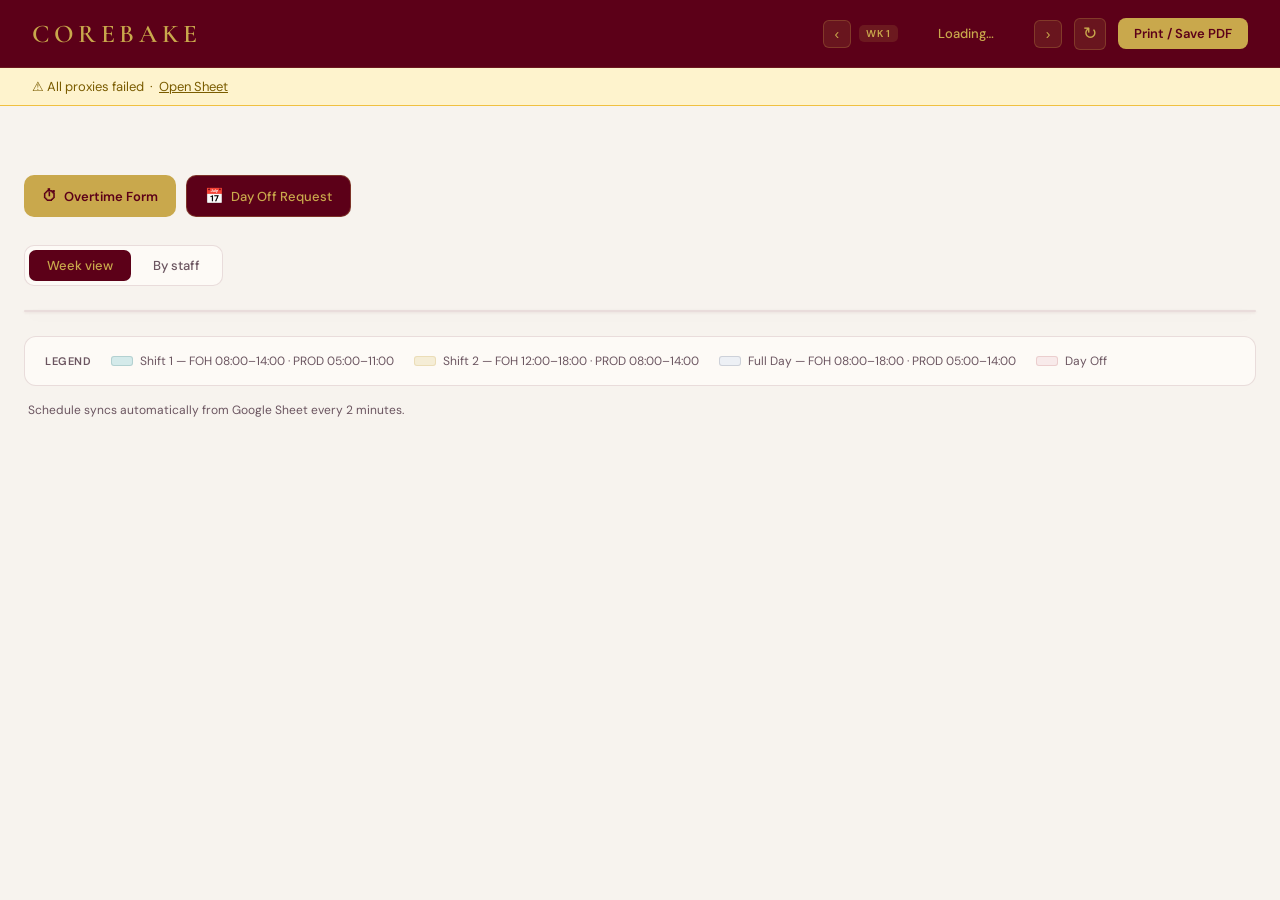
==== index.html @ 7f0a22c4 "update home page" ====
<!DOCTYPE html>
<html lang="en">

<head>
    <meta charset="UTF-8">
    <meta name="viewport" content="width=device-width, initial-scale=1.0">
    <title>Corebake — Staff Schedule</title>
    <link
        href="https://fonts.googleapis.com/css2?family=Cormorant+Garamond:wght@400;500;600&family=DM+Sans:wght@300;400;500;600&display=swap"
        rel="stylesheet">
    <style>
        :root {
            --bg: #F7F3EE;
            --warm-white: #FDFAF6;
            --brand: #5c0018;
            --brand-deep: #3d0010;
            --brand-mid: #7a0020;
            --gold: #C9A84C;
            --gold-light: #F5EDD6;
            --gold-pale: #FBF7ED;
            --gold-dark: #8B6914;
            --teal: #2D6E6E;
            --teal-light: #D4EAEA;
            --rose: #A03030;
            --rose-pale: #F8EAEA;
            --slate: #4A5568;
            --slate-light: #EDF0F5;
            --ink: #1A0A0E;
            --ink-muted: #6B5560;
            --ink-faint: #C4AEB6;
            --border: rgba(92, 0, 24, 0.12);
            --shadow: 0 1px 3px rgba(92, 0, 24, 0.08), 0 4px 16px rgba(92, 0, 24, 0.05);
        }

        * {
            margin: 0;
            padding: 0;
            box-sizing: border-box;
        }

        body {
            font-family: 'DM Sans', sans-serif;
            background: var(--bg);
            color: var(--ink);
            min-height: 100vh;
        }

        /* ─── HEADER ─── */
        header {
            background: var(--brand);
            color: var(--gold);
            padding: 0 2rem;
            display: flex;
            align-items: center;
            justify-content: space-between;
            height: 68px;
            position: sticky;
            top: 0;
            z-index: 100;
            border-bottom: 1px solid rgba(201, 168, 76, 0.15);
        }

        .logo {
            font-family: 'Cormorant Garamond', serif;
            font-size: 1.6rem;
            font-weight: 600;
            letter-spacing: 0.18em;
            text-transform: uppercase;
            color: var(--gold);
            display: flex;
            align-items: center;
            gap: 0;
        }

        .logo-icon {
            display: none;
        }

        .header-right {
            display: flex;
            align-items: center;
            gap: 12px;
        }

        .week-nav {
            display: flex;
            align-items: center;
            gap: 8px;
            font-size: 13px;
            color: rgba(201, 168, 76, 0.7);
        }

        .week-nav button {
            background: rgba(201, 168, 76, 0.12);
            border: 1px solid rgba(201, 168, 76, 0.25);
            color: var(--gold);
            border-radius: 6px;
            width: 28px;
            height: 28px;
            cursor: pointer;
            font-size: 14px;
            display: flex;
            align-items: center;
            justify-content: center;
            transition: background 0.15s;
        }

        .week-nav button:hover {
            background: rgba(201, 168, 76, 0.22);
        }

        .week-label {
            font-weight: 500;
            color: var(--gold);
            font-size: 13px;
            min-width: 120px;
            text-align: center;
        }

        .btn-print {
            background: var(--gold);
            color: var(--brand);
            border: none;
            padding: 7px 16px;
            border-radius: 8px;
            font-family: 'DM Sans', sans-serif;
            font-size: 13px;
            font-weight: 600;
            cursor: pointer;
            transition: opacity 0.15s;
        }

        .btn-print:hover {
            opacity: 0.85;
        }

        /* ─── MAIN ─── */
        main {
            max-width: 1300px;
            margin: 0 auto;
            padding: 2rem 1.5rem 4rem;
        }

        /* ─── SUMMARY CARDS ─── */
        .summary-row {
            display: grid;
            grid-template-columns: repeat(auto-fit, minmax(140px, 1fr));
            gap: 12px;
            margin-bottom: 2rem;
        }

        .summary-card {
            background: var(--warm-white);
            border: 1px solid var(--border);
            border-radius: 12px;
            padding: 1rem 1.25rem;
        }

        .summary-card .label {
            font-size: 11px;
            font-weight: 500;
            color: var(--ink-muted);
            text-transform: uppercase;
            letter-spacing: 0.06em;
            margin-bottom: 4px;
        }

        .summary-card .value {
            font-size: 26px;
            font-family: 'Cormorant Garamond', serif;
            font-weight: 600;
            color: var(--brand);
            line-height: 1;
        }

        .summary-card .sub {
            font-size: 11px;
            color: var(--ink-faint);
            margin-top: 4px;
        }

        /* ─── TABS ─── */
        .view-tabs {
            display: flex;
            gap: 4px;
            margin-bottom: 1.5rem;
            background: var(--warm-white);
            border: 1px solid var(--border);
            border-radius: 10px;
            padding: 4px;
            width: fit-content;
        }

        .tab-btn {
            background: none;
            border: none;
            padding: 7px 18px;
            border-radius: 7px;
            font-family: 'DM Sans', sans-serif;
            font-size: 13px;
            font-weight: 500;
            color: var(--ink-muted);
            cursor: pointer;
            transition: all 0.15s;
        }

        .tab-btn.active {
            background: var(--brand);
            color: var(--gold);
        }

        /* ─── SCHEDULE GRID ─── */
        .schedule-container {
            background: var(--warm-white);
            border: 1px solid var(--border);
            border-radius: 16px;
            overflow: hidden;
            box-shadow: var(--shadow);
        }

        .schedule-table {
            width: 100%;
            border-collapse: collapse;
        }

        .schedule-table thead tr {
            background: var(--brand);
            color: var(--gold);
        }

        .schedule-table thead th {
            padding: 14px 12px;
            text-align: center;
            font-size: 12px;
            font-weight: 500;
            letter-spacing: 0.03em;
        }

        .schedule-table thead th:first-child {
            text-align: left;
            padding-left: 20px;
            width: 180px;
        }

        .schedule-table thead th .day-name {
            font-family: 'Cormorant Garamond', serif;
            font-weight: 600;
            font-size: 20px;
            display: block;
            line-height: 1;
            color: var(--gold);
        }

        .schedule-table thead th .day-sub {
            font-size: 10px;
            opacity: 0.6;
            margin-top: 2px;
            display: block;
        }

        .schedule-table thead th.today-header {
            background: var(--gold);
            color: var(--brand);
        }

        .schedule-table thead th.today-header .day-name {
            color: var(--brand);
        }

        /* Section dividers */
        .section-row td {
            background: rgba(92, 0, 24, 0.04);
            padding: 8px 20px 4px;
            font-size: 10px;
            font-weight: 600;
            text-transform: uppercase;
            letter-spacing: 0.08em;
            color: var(--brand-mid);
            border-top: 1px solid var(--border);
        }

        /* Staff rows */
        .staff-row {
            border-bottom: 1px solid rgba(92, 0, 24, 0.05);
            transition: background 0.1s;
        }

        .staff-row:hover {
            background: var(--gold-pale);
        }

        .staff-cell {
            padding: 12px 20px;
            vertical-align: middle;
        }

        .staff-name {
            font-size: 14px;
            font-weight: 500;
            color: var(--ink);
        }

        .staff-role {
            font-size: 11px;
            color: var(--ink-muted);
            margin-top: 1px;
        }

        .shift-cell {
            padding: 8px 6px;
            text-align: center;
            vertical-align: middle;
        }

        /* ─── SHIFT CHIPS ─── */
        .chip {
            display: inline-flex;
            flex-direction: column;
            align-items: center;
            justify-content: center;
            border-radius: 8px;
            padding: 6px 10px;
            font-size: 11px;
            font-weight: 500;
            min-width: 80px;
            cursor: pointer;
            transition: transform 0.1s, opacity 0.1s;
            line-height: 1.3;
            user-select: none;
            position: relative;
        }

        .chip:hover {
            transform: scale(1.04);
        }

        .chip:active {
            transform: scale(0.97);
        }

        .chip.am {
            background: var(--teal-light);
            color: var(--teal);
            border: 1px solid rgba(45, 110, 110, 0.2);
        }

        .chip.pm {
            background: var(--gold-light);
            color: #8B6914;
            border: 1px solid rgba(196, 154, 60, 0.2);
        }

        .chip.full {
            background: var(--slate-light);
            color: var(--slate);
            border: 1px solid rgba(74, 85, 104, 0.2);
        }

        .chip.off {
            background: var(--rose-pale);
            color: var(--rose);
            border: 1px solid rgba(160, 48, 48, 0.15);
            font-style: italic;
        }

        .chip .chip-time {
            font-size: 9px;
            opacity: 0.7;
            margin-top: 1px;
            font-weight: 400;
        }

        /* ─── STAFF VIEW ─── */
        #view-staff {
            display: none;
        }

        .staff-cards {
            display: grid;
            grid-template-columns: repeat(auto-fill, minmax(280px, 1fr));
            gap: 16px;
        }

        .staff-card {
            background: var(--warm-white);
            border: 1px solid var(--border);
            border-radius: 16px;
            overflow: hidden;
            box-shadow: var(--shadow);
            animation: fadeUp 0.3s ease both;
        }

        @keyframes fadeUp {
            from {
                opacity: 0;
                transform: translateY(10px);
            }

            to {
                opacity: 1;
                transform: translateY(0);
            }
        }

        .staff-card-header {
            padding: 1rem 1.25rem;
            display: flex;
            align-items: center;
            gap: 12px;
            border-bottom: 1px solid var(--border);
        }

        .avatar {
            width: 42px;
            height: 42px;
            border-radius: 50%;
            display: flex;
            align-items: center;
            justify-content: center;
            font-family: 'DM Serif Display', serif;
            font-size: 16px;
            flex-shrink: 0;
        }

        .avatar.kitchen {
            background: var(--teal-light);
            color: var(--teal);
        }

        .avatar.bar {
            background: var(--gold-light);
            color: #8B6914;
        }

        .avatar.floor {
            background: var(--slate-light);
            color: var(--slate);
        }

        .staff-card-body {
            padding: 0.75rem 1.25rem 1rem;
        }

        .week-chips {
            display: flex;
            gap: 6px;
            flex-wrap: wrap;
        }

        .mini-chip {
            font-size: 10px;
            font-weight: 500;
            padding: 3px 8px;
            border-radius: 5px;
        }

        .mini-chip.am {
            background: var(--teal-light);
            color: var(--teal);
        }

        .mini-chip.pm {
            background: var(--gold-light);
            color: #8B6914;
        }

        .mini-chip.full {
            background: var(--slate-light);
            color: var(--slate);
        }

        .mini-chip.off {
            background: var(--rose-pale);
            color: var(--rose);
        }

        /* ─── MODAL ─── */
        .modal-overlay {
            display: none;
            position: fixed;
            inset: 0;
            background: rgba(26, 23, 20, 0.5);
            z-index: 200;
            align-items: center;
            justify-content: center;
        }

        .modal-overlay.open {
            display: flex;
        }

        .modal {
            background: var(--warm-white);
            border-radius: 20px;
            padding: 2rem;
            width: 340px;
            max-width: 90vw;
            box-shadow: 0 20px 60px rgba(26, 23, 20, 0.2);
            animation: popIn 0.2s ease;
        }

        @keyframes popIn {
            from {
                opacity: 0;
                transform: scale(0.94);
            }

            to {
                opacity: 1;
                transform: scale(1);
            }
        }

        .modal h3 {
            font-family: 'DM Serif Display', serif;
            font-size: 1.3rem;
            margin-bottom: 4px;
        }

        .modal .modal-sub {
            font-size: 12px;
            color: var(--ink-muted);
            margin-bottom: 1.5rem;
        }

        .shift-options {
            display: grid;
            grid-template-columns: 1fr 1fr;
            gap: 10px;
            margin-bottom: 1.5rem;
        }

        .shift-option {
            border: 2px solid var(--border);
            border-radius: 12px;
            padding: 14px 10px;
            text-align: center;
            cursor: pointer;
            transition: all 0.15s;
            font-family: 'DM Sans', sans-serif;
        }

        .shift-option:hover {
            border-color: var(--ink);
        }

        .shift-option.selected {
            border-color: var(--ink);
            background: var(--gold-pale);
        }

        .shift-option .opt-label {
            font-size: 13px;
            font-weight: 600;
            color: var(--ink);
        }

        .shift-option .opt-time {
            font-size: 10px;
            color: var(--ink-muted);
            margin-top: 2px;
        }

        .modal-actions {
            display: flex;
            gap: 8px;
            justify-content: flex-end;
        }

        .btn-cancel {
            background: none;
            border: 1px solid var(--border);
            border-radius: 8px;
            padding: 9px 18px;
            font-family: 'DM Sans', sans-serif;
            font-size: 13px;
            cursor: pointer;
            color: var(--ink-muted);
            transition: background 0.15s;
        }

        .btn-cancel:hover {
            background: var(--cream);
        }

        .btn-save {
            background: var(--ink);
            border: none;
            border-radius: 8px;
            padding: 9px 20px;
            font-family: 'DM Sans', sans-serif;
            font-size: 13px;
            font-weight: 500;
            color: var(--warm-white);
            cursor: pointer;
            transition: opacity 0.15s;
        }

        .btn-save:hover {
            opacity: 0.8;
        }

        /* ─── LEGEND ─── */
        .legend {
            display: flex;
            gap: 20px;
            flex-wrap: wrap;
            align-items: center;
            margin-top: 1.5rem;
            padding: 1rem 1.25rem;
            background: var(--warm-white);
            border: 1px solid var(--border);
            border-radius: 12px;
        }

        .legend-label {
            font-size: 11px;
            font-weight: 600;
            color: var(--ink-muted);
            text-transform: uppercase;
            letter-spacing: 0.05em;
        }

        .legend-item {
            display: flex;
            align-items: center;
            gap: 7px;
            font-size: 12px;
            color: var(--ink-muted);
        }

        .legend-dot {
            width: 22px;
            height: 10px;
            border-radius: 3px;
        }

        .note {
            margin-top: 1rem;
            font-size: 12px;
            color: var(--ink-muted);
            padding-left: 4px;
        }

        /* ─── PORTAL BUTTONS ─── */
        .portal-buttons {
            display: flex;
            gap: 10px;
            margin-bottom: 1.75rem;
            flex-wrap: wrap;
        }

        .portal-btn {
            display: inline-flex;
            align-items: center;
            gap: 7px;
            padding: 10px 18px;
            border-radius: 10px;
            font-family: 'DM Sans', sans-serif;
            font-size: 13px;
            font-weight: 500;
            text-decoration: none;
            cursor: pointer;
            border: none;
            transition: opacity 0.15s, transform 0.1s;
        }

        .portal-btn:active {
            transform: scale(0.97);
        }

        .portal-btn:hover {
            opacity: 0.85;
        }

        .portal-btn.overtime {
            background: var(--gold);
            color: var(--brand);
            font-weight: 600;
        }

        .portal-btn.dayoff {
            background: var(--brand);
            color: var(--gold);
            border: 1px solid rgba(201, 168, 76, 0.3);
        }

        .portal-btn-icon {
            font-size: 15px;
        }

        /* ─── LEGEND ─── */
        .legend {
            display: flex;
            gap: 20px;
            flex-wrap: wrap;
            align-items: center;
            margin-top: 1.5rem;
            padding: 1rem 1.25rem;
            background: var(--warm-white);
            border: 1px solid var(--border);
            border-radius: 12px;
        }

        .legend-label {
            font-size: 11px;
            font-weight: 600;
            color: var(--ink-muted);
            text-transform: uppercase;
            letter-spacing: 0.05em;
        }

        .legend-item {
            display: flex;
            align-items: center;
            gap: 7px;
            font-size: 12px;
            color: var(--ink-muted);
        }

        .legend-dot {
            width: 22px;
            height: 10px;
            border-radius: 3px;
        }

        .note {
            margin-top: 1rem;
            font-size: 12px;
            color: var(--ink-muted);
            padding-left: 4px;
        }

        /* ─── AVATAR ─── */
        .avatar.kitchen {
            background: var(--teal-light);
            color: var(--teal);
        }

        .avatar.bar {
            background: var(--gold-light);
            color: var(--gold-dark);
        }

        .avatar.floor {
            background: var(--slate-light);
            color: var(--slate);
        }

        /* ─── PRINT ─── */
        @media print {
            header {
                position: static;
                background: white;
            }

            .view-tabs,
            .btn-print,
            .modal-overlay,
            .note,
            .portal-buttons {
                display: none !important;
            }

            .chip {
                cursor: default;
            }

            body {
                background: white;
            }

            main {
                padding: 1rem;
            }

            .schedule-table thead tr {
                background: #5c0018 !important;
                -webkit-print-color-adjust: exact;
            }
        }

        /* ─── MOBILE ─── */
        @media (max-width: 768px) {
            header {
                padding: 0 1rem;
                height: 60px;
            }

            .logo {
                font-size: 1.3rem;
                letter-spacing: 0.14em;
            }

            .week-nav .week-label {
                font-size: 12px;
                min-width: 80px;
            }

            main {
                padding: 1rem 0.75rem 3rem;
            }

            /* Scrollable week table — stays visible on mobile */
            .schedule-container {
                overflow-x: auto;
                -webkit-overflow-scrolling: touch;
                border-radius: 12px;
            }

            .schedule-table {
                min-width: 560px;
            }

            .schedule-table thead th {
                padding: 10px 6px;
            }

            .schedule-table thead th:first-child {
                width: 110px;
                padding-left: 10px;
            }

            .schedule-table thead th .day-name {
                font-size: 16px;
            }

            .staff-cell {
                padding: 10px 10px;
            }

            .staff-name {
                font-size: 13px;
            }

            .staff-role {
                font-size: 10px;
            }

            .shift-cell {
                padding: 6px 4px;
            }

            .chip {
                min-width: 58px;
                font-size: 10px;
                padding: 5px 5px;
            }

            .chip .chip-time {
                display: none;
            }

            /* Scroll hint */
            .schedule-container::after {
                content: '';
                position: absolute;
                right: 0;
                top: 0;
                bottom: 0;
                width: 28px;
                background: linear-gradient(to right, transparent, rgba(249, 243, 238, 0.8));
                pointer-events: none;
                border-radius: 0 12px 12px 0;
            }

            .schedule-wrap {
                position: relative;
            }

            .summary-row {
                grid-template-columns: repeat(2, 1fr);
            }

            .summary-card .value {
                font-size: 22px;
            }

            .portal-buttons {
                gap: 8px;
            }

            .portal-btn {
                flex: 1;
                justify-content: center;
                font-size: 12px;
                padding: 10px 8px;
            }

            .view-tabs {
                width: 100%;
            }

            .tab-btn {
                flex: 1;
                text-align: center;
                padding: 7px 10px;
            }

            .btn-print {
                display: none;
            }

            /* Hide mobile card view — we use scrollable table instead */
            #mobile-schedule {
                display: none !important;
            }
        }

        @media (min-width: 769px) {
            #mobile-schedule {
                display: none;
            }
        }

        /* Mobile day cards — hidden, kept for potential future use */
        #mobile-schedule {
            display: none;
        }

        .mobile-day-group {
            margin-bottom: 1.25rem;
        }

        .mobile-day-header {
            display: flex;
            align-items: center;
            gap: 10px;
            padding: 8px 12px;
            background: var(--brand);
            color: var(--gold);
            border-radius: 10px 10px 0 0;
            font-size: 13px;
            font-weight: 500;
        }

        .mobile-day-header.today {
            background: var(--gold);
            color: var(--brand);
        }

        .mobile-day-num {
            font-family: 'Cormorant Garamond', serif;
            font-size: 1.4rem;
            line-height: 1;
            font-weight: 600;
        }

        .mobile-day-name {
            font-size: 11px;
            opacity: 0.7;
        }

        .mobile-day-body {
            background: var(--warm-white);
            border: 1px solid var(--border);
            border-top: none;
            border-radius: 0 0 10px 10px;
            overflow: hidden;
        }

        .mobile-staff-row {
            display: flex;
            align-items: center;
            justify-content: space-between;
            padding: 10px 14px;
            border-bottom: 1px solid rgba(92, 0, 24, 0.05);
            gap: 10px;
        }

        .mobile-staff-row:last-child {
            border-bottom: none;
        }

        .mobile-cat-divider {
            padding: 5px 14px 2px;
            font-size: 9px;
            font-weight: 700;
            text-transform: uppercase;
            letter-spacing: 0.08em;
            color: var(--brand-mid);
            background: rgba(92, 0, 24, 0.04);
            border-bottom: 1px solid var(--border);
        }

        .mobile-name {
            font-size: 13px;
            font-weight: 500;
            color: var(--ink);
        }

        .mobile-role {
            font-size: 10px;
            color: var(--ink-muted);
        }

        .mobile-chip {
            font-size: 11px;
            font-weight: 500;
            padding: 5px 10px;
            border-radius: 7px;
            white-space: nowrap;
            flex-shrink: 0;
        }

        .mobile-chip.am {
            background: var(--teal-light);
            color: var(--teal);
        }

        .mobile-chip.pm {
            background: var(--gold-light);
            color: var(--gold-dark);
        }

        .mobile-chip.full {
            background: var(--slate-light);
            color: var(--slate);
        }

        .mobile-chip.off {
            background: var(--rose-pale);
            color: var(--rose);
            font-style: italic;
        }
    </style>
    <style>
        /* ─── SPLASH SCREEN ─── */
        #splash {
            position: fixed;
            inset: 0;
            z-index: 9999;
            background: var(--brand);
            display: flex;
            flex-direction: column;
            align-items: center;
            justify-content: center;
            gap: 20px;
            transition: opacity 0.5s ease, visibility 0.5s ease;
        }

        #splash.hidden {
            opacity: 0;
            visibility: hidden;
            pointer-events: none;
        }

        .splash-wordmark {
            font-family: 'Cormorant Garamond', serif;
            font-size: 2.8rem;
            font-weight: 600;
            letter-spacing: 0.22em;
            color: var(--gold);
            text-transform: uppercase;
        }

        .splash-bar-track {
            width: 200px;
            height: 2px;
            background: rgba(201, 168, 76, 0.2);
            border-radius: 2px;
            overflow: hidden;
        }

        .splash-bar-fill {
            height: 100%;
            width: 0%;
            background: var(--gold);
            border-radius: 2px;
            transition: width 0.25s ease;
        }

        .splash-status {
            font-size: 12px;
            color: rgba(201, 168, 76, 0.45);
            letter-spacing: 0.06em;
            min-height: 16px;
        }

        .splash-dots {
            display: flex;
            gap: 7px;
        }

        .splash-dot {
            width: 6px;
            height: 6px;
            border-radius: 50%;
            background: rgba(201, 168, 76, 0.25);
            animation: dotpulse 1.2s ease-in-out infinite;
        }

        .splash-dot:nth-child(2) {
            animation-delay: 0.2s;
        }

        .splash-dot:nth-child(3) {
            animation-delay: 0.4s;
        }

        @keyframes dotpulse {

            0%,
            80%,
            100% {
                background: rgba(201, 168, 76, 0.25);
                transform: scale(1);
            }

            40% {
                background: var(--gold);
                transform: scale(1.5);
            }
        }

        #app-content {
            display: none;
        }

        #app-content.visible {
            display: block;
            animation: appFadeIn 0.4s ease;
        }

        @keyframes appFadeIn {
            from {
                opacity: 0;
                transform: translateY(6px);
            }

            to {
                opacity: 1;
                transform: translateY(0);
            }
        }

        #loading-bar {
            display: none;
            height: 3px;
            background: var(--gold);
            width: 100%;
            position: sticky;
            top: 68px;
            z-index: 99;
        }

        #error-banner {
            display: none;
            background: #FEF3CD;
            border-bottom: 1px solid #F0C040;
            padding: 10px 2rem;
            font-size: 13px;
            color: #7A5C00;
        }

        #last-updated {
            text-align: right;
            padding: 5px 1.5rem 0;
            font-size: 11px;
            color: var(--ink-faint);
        }

        .chip.unassigned {
            background: rgba(92, 0, 24, 0.06);
            color: var(--brand);
            border: 1px dashed rgba(92, 0, 24, 0.25);
            font-style: italic;
            opacity: 0.75;
        }

        .mini-chip.unassigned {
            background: rgba(92, 0, 24, 0.06);
            color: var(--brand);
            font-style: italic;
            border: 1px dashed rgba(92, 0, 24, 0.2);
        }

        .mobile-chip.unassigned {
            background: rgba(92, 0, 24, 0.06);
            color: var(--brand);
            font-style: italic;
        }

        /* Week badge in header */
        .week-badge {
            font-size: 10px;
            font-weight: 600;
            letter-spacing: 0.08em;
            text-transform: uppercase;
            background: rgba(201, 168, 76, 0.15);
            color: var(--gold);
            border-radius: 5px;
            padding: 2px 7px;
        }

        .btn-refresh {
            background: rgba(201, 168, 76, 0.12);
            border: 1px solid rgba(201, 168, 76, 0.25);
            color: var(--gold);
            border-radius: 6px;
            width: 32px;
            height: 32px;
            cursor: pointer;
            font-size: 17px;
            display: flex;
            align-items: center;
            justify-content: center;
            transition: background 0.15s;
        }

        .btn-refresh:hover {
            background: rgba(201, 168, 76, 0.22);
        }

        .btn-refresh.spinning {
            animation: spin 0.7s linear infinite;
        }

        @keyframes spin {
            to {
                transform: rotate(360deg);
            }
        }
    </style>
</head>

<body>

    <!-- SPLASH -->
    <div id="splash">
        <div class="splash-wordmark">Corebake</div>
        <div class="splash-bar-track">
            <div class="splash-bar-fill" id="splash-bar"></div>
        </div>
        <div class="splash-status" id="splash-status">Loading schedule…</div>
        <div class="splash-dots">
            <div class="splash-dot"></div>
            <div class="splash-dot"></div>
            <div class="splash-dot"></div>
        </div>
    </div>

    <!-- APP -->
    <div id="app-content">

        <header>
            <div class="logo">COREBAKE</div>
            <div class="header-right">
                <div class="week-nav">
                    <button onclick="changeWeek(-1)">‹</button>
                    <span class="week-badge" id="week-badge">Wk 1</span>
                    <span class="week-label" id="week-label">Loading…</span>
                    <button onclick="changeWeek(1)">›</button>
                </div>
                <button class="btn-refresh" id="refresh-btn" onclick="manualRefresh()"
                    title="Sync from Google Sheet">↻</button>
                <button class="btn-print" onclick="window.print()">Print / Save PDF</button>
            </div>
        </header>

        <div id="loading-bar"></div>
        <div id="error-banner"></div>
        <div id="last-updated"></div>

        <main>

            <!-- Summary -->
            <div class="summary-row" id="summary-row"></div>

            <!-- Portal Buttons -->
            <div class="portal-buttons">
                <a href="overtime-form.html" class="portal-btn overtime">
                    <span class="portal-btn-icon">⏱</span> Overtime Form
                </a>
                <a href="dayoff-form.html" class="portal-btn dayoff">
                    <span class="portal-btn-icon">📅</span> Day Off Request
                </a>
            </div>

            <!-- View Tabs -->
            <div class="view-tabs">
                <button class="tab-btn active" onclick="switchView('week', this)">Week view</button>
                <button class="tab-btn" onclick="switchView('staff', this)">By staff</button>
            </div>

            <!-- Week View -->
            <div id="view-week">
                <div class="schedule-wrap">
                    <div class="schedule-container">
                        <table class="schedule-table">
                            <thead>
                                <tr id="table-header"></tr>
                            </thead>
                            <tbody id="table-body"></tbody>
                        </table>
                    </div>
                </div>
                <div class="legend">
                    <span class="legend-label">Legend</span>
                    <div class="legend-item">
                        <div class="legend-dot"
                            style="background:var(--teal-light);border:1px solid rgba(45,110,110,0.2)"></div> Shift 1 —
                        FOH 08:00–14:00 · PROD 05:00–11:00
                    </div>
                    <div class="legend-item">
                        <div class="legend-dot"
                            style="background:var(--gold-light);border:1px solid rgba(196,154,60,0.2)"></div> Shift 2 —
                        FOH 12:00–18:00 · PROD 08:00–14:00
                    </div>
                    <div class="legend-item">
                        <div class="legend-dot"
                            style="background:var(--slate-light);border:1px solid rgba(74,85,104,0.2)"></div> Full Day —
                        FOH 08:00–18:00 · PROD 05:00–14:00
                    </div>
                    <div class="legend-item">
                        <div class="legend-dot"
                            style="background:var(--rose-pale);border:1px solid rgba(160,48,48,0.15)"></div> Day Off
                    </div>
                </div>
                <p class="note">Schedule syncs automatically from Google Sheet every 2 minutes.</p>
            </div>

            <!-- Mobile Schedule (shown on small screens) -->
            <div id="mobile-schedule"></div>

            <!-- Staff View -->
            <div id="view-staff">
                <div class="staff-cards" id="staff-cards"></div>
            </div>

        </main>
    </div><!-- /app-content -->

    <!-- Edit Modal -->
    <div class="modal-overlay" id="modal" onclick="closeModal(event)">
        <div class="modal">
            <h3 id="modal-title">Edit Shift</h3>
            <div class="modal-sub" id="modal-sub"></div>
            <div class="shift-options" id="shift-options"></div>
            <div class="modal-actions">
                <button class="btn-cancel" onclick="closeModal()">Cancel</button>
                <button class="btn-save" onclick="saveShift()">Save</button>
            </div>
        </div>
    </div>

    <script>
        // ─── CONFIG ───
        const SHEET_URL = 'https://docs.google.com/spreadsheets/d/e/2PACX-1vS6FdWT2Oj6_sXZTM7c4K5mnn-j_fxommGtfVx8gcoi8C3zb2nzPNktqiYTWQhqByGyV8TZSYWhgctb/pub?output=csv';
        const CACHE_KEY = 'corebake_roster_v2';
        const CACHE_TTL = 90 * 1000;
        const PROXIES = [
            u => `https://api.allorigins.win/raw?url=${encodeURIComponent(u)}`,
            u => `https://api.codetabs.com/v1/proxy?quest=${encodeURIComponent(u)}`,
            u => `https://corsproxy.io/?${encodeURIComponent(u)}`,
            u => `https://thingproxy.freeboard.io/fetch/${u}`,
        ];

        // ─── BIWEEKLY CONFIG ───
        // BASE_WEEK = start of the first scheduled week (Mon Apr 21 2026)
        // The schedule covers exactly 2 weeks: week 0 (Day1–Day6) and week 1 (Day7–Day12)
        // weekOffset is clamped to 0 or 1 — nav wraps cyclically
        const BASE_WEEK = new Date(2026, 3, 21);
        const MAX_WEEKS = 2; // biweekly

        const SHIFT_TYPES = {
            am: { label: 'Shift 1', cls: 'am' },
            pm: { label: 'Shift 2', cls: 'pm' },
            full: { label: 'Full Day', cls: 'full' },
            off: { label: 'Day Off', cls: 'off' },
            none: { label: 'Unassigned', cls: 'unassigned' },
        };
        function shiftTime(type, cat) {
            if (type === 'off' || type === 'none') return '—';
            const p = cat === 'kitchen';
            if (type === 'am') return p ? '05:00–11:00' : '08:00–14:00';
            if (type === 'pm') return p ? '08:00–14:00' : '12:00–18:00';
            if (type === 'full') return p ? '05:00–14:00' : '08:00–18:00';
            return '—';
        }

        let STAFF = [];
        let scheduleData = {};
        let weekOffset = 0;
        const CAT_LABELS = { kitchen: 'Kitchen', bar: 'Bar & Coffee', floor: 'Floor' };
        const DAY_NAMES = ['Mon', 'Tue', 'Wed', 'Thu', 'Fri', 'Sat', 'Sun'];
        const MONTHS = ['Jan', 'Feb', 'Mar', 'Apr', 'May', 'Jun', 'Jul', 'Aug', 'Sep', 'Oct', 'Nov', 'Dec'];

        // ─── SPLASH ───
        function setSplash(msg, pct) {
            const s = document.getElementById('splash-status');
            const b = document.getElementById('splash-bar');
            if (s) s.textContent = msg;
            if (b && pct !== undefined) b.style.width = pct + '%';
        }
        function hideSplash() {
            document.getElementById('splash').classList.add('hidden');
            document.getElementById('app-content').classList.add('visible');
        }

        // ─── CACHE ───
        function saveCache(csv) { try { localStorage.setItem(CACHE_KEY, JSON.stringify({ ts: Date.now(), csv })); } catch (e) { } }
        function loadCache() {
            try {
                const r = localStorage.getItem(CACHE_KEY);
                if (!r) return null;
                const { ts, csv } = JSON.parse(r);
                return Date.now() - ts < CACHE_TTL ? csv : null;
            } catch (e) { return null; }
        }

        // ─── CSV ───
        function parseCSV(text) {
            const lines = text.trim().split(/\r?\n/);
            const headers = lines[0].split(',').map(c => c.trim().replace(/^"|"$/g, ''));
            return lines.slice(1).filter(l => l.trim()).map(line => {
                const cols = []; let cur = '', inQ = false;
                for (const ch of line) {
                    if (ch === '"') inQ = !inQ;
                    else if (ch === ',' && !inQ) { cols.push(cur.trim()); cur = ''; }
                    else cur += ch;
                }
                cols.push(cur.trim());
                const obj = {};
                headers.forEach((h, i) => obj[h] = (cols[i] || '').replace(/^"|"$/g, ''));
                return obj;
            }).filter(r => (r['Name'] || r['name'] || '').trim());
        }

        // ─── RACE FETCH ───
        async function raceFetch(url) {
            return new Promise((resolve, reject) => {
                let done = false, fails = 0;
                PROXIES.forEach(fn => {
                    fetch(fn(url), { cache: 'no-store' })
                        .then(r => { if (!r.ok) throw new Error(); return r.text(); })
                        .then(t => { if (!done && t.length > 20) { done = true; resolve(t); } })
                        .catch(() => { if (++fails === PROXIES.length && !done) reject(new Error('All proxies failed')); });
                });
            });
        }

        function applyCSV(text) {
            const rows = parseCSV(text);
            if (!rows.length) throw new Error('Sheet is empty');

            STAFF = rows.map(r => ({
                name: (r['Name'] || r['name'] || '').trim(),
                role: (r['Role'] || r['role'] || '').trim(),
                cat: (r['Cat'] || r['cat'] || 'floor').toLowerCase().trim(),
            }));

            // Week 0: Day1–Day6 columns
            const sched0 = {};
            rows.forEach((row, si) => {
                sched0[si] = {};
                for (let di = 0; di < 6; di++) {
                    const val = (row[`Day${di + 1}`] || row[`day${di + 1}`] || '').toLowerCase().trim();
                    sched0[si][di] = ['am', 'pm', 'full', 'off'].includes(val) ? val : 'off';
                }
            });
            scheduleData['w0'] = sched0;

            // Week 1: Day7–Day12 columns — 'none' (Unassigned) if missing
            const sched1 = {};
            rows.forEach((row, si) => {
                sched1[si] = {};
                for (let di = 0; di < 6; di++) {
                    const val = (row[`Day${di + 7}`] || row[`day${di + 7}`] || '').toLowerCase().trim();
                    sched1[si][di] = ['am', 'pm', 'full', 'off'].includes(val) ? val : 'none';
                }
            });
            scheduleData['w1'] = sched1;
        }

        // ─── FETCH ───
        async function fetchSheet(isManual = false) {
            if (isManual) { const b = document.getElementById('refresh-btn'); if (b) b.classList.add('spinning'); hideError(); }
            const firstLoad = !document.getElementById('app-content').classList.contains('visible');
            try {
                if (firstLoad) {
                    setSplash('Checking cache…', 20);
                    const cached = loadCache();
                    if (cached) {
                        setSplash('Loading…', 65);
                        applyCSV(cached);
                        setSplash('Ready!', 100);
                        // Auto-jump to current week within the biweek
                        autoSetWeek();
                        setTimeout(() => { hideSplash(); render(); }, 180);
                        raceFetch(SHEET_URL).then(t => { saveCache(t); applyCSV(t); render(); syncTime(); }).catch(() => { });
                        return;
                    }
                    setSplash('Fetching schedule…', 35);
                }
                const text = await raceFetch(SHEET_URL);
                saveCache(text);
                applyCSV(text);
                if (firstLoad) {
                    autoSetWeek();
                    setSplash('Ready!', 100);
                    setTimeout(() => { hideSplash(); render(); syncTime(); }, 220);
                } else { render(); syncTime(); }
            } catch (e) {
                if (firstLoad) hideSplash();
                showError(e.message);
            } finally {
                const b = document.getElementById('refresh-btn'); if (b) b.classList.remove('spinning');
            }
        }

        // Auto-detect which week (0 or 1) today falls in
        function autoSetWeek() {
            const today = new Date();
            today.setHours(0, 0, 0, 0);
            const week1Start = new Date(BASE_WEEK);
            const week2Start = new Date(BASE_WEEK);
            week2Start.setDate(week2Start.getDate() + 7);
            const week1End = new Date(week2Start); week1End.setDate(week1End.getDate() - 1);
            const week2End = new Date(week2Start); week2End.setDate(week2End.getDate() + 6);

            if (today >= week2Start && today <= week2End) {
                weekOffset = 1;
            } else {
                weekOffset = 0;
            }
        }

        function manualRefresh() { fetchSheet(true); }
        function syncTime() { const e = document.getElementById('last-updated'); if (e) e.textContent = 'Synced: ' + new Date().toLocaleTimeString(); }
        function showError(m) { const e = document.getElementById('error-banner'); if (e) { e.innerHTML = '⚠ ' + m + ' &nbsp;·&nbsp; <a href="' + SHEET_URL + '" target="_blank" style="color:inherit;text-decoration:underline">Open Sheet</a>'; e.style.display = 'block'; } }
        function hideError() { const e = document.getElementById('error-banner'); if (e) e.style.display = 'none'; }

        // ─── HELPERS ───
        function weekKey(o) { return `w${o}`; }

        function getSchedule(offset) {
            const key = weekKey(offset);
            if (!scheduleData[key]) {
                // Return all-unassigned if not loaded yet
                const s = {};
                STAFF.forEach((_, si) => { s[si] = {}; for (let di = 0; di < 6; di++) s[si][di] = 'none'; });
                scheduleData[key] = s;
            }
            return scheduleData[key];
        }

        function getWeekDates(offset) {
            return Array.from({ length: 6 }, (_, i) => {
                const d = new Date(BASE_WEEK);
                d.setDate(d.getDate() + offset * 7 + i);
                return d;
            });
        }
        function formatDate(d) { return `${DAY_NAMES[d.getDay() === 0 ? 6 : d.getDay() - 1]} ${d.getDate()}`; }
        function formatWeekLabel(dates) {
            return `${MONTHS[dates[0].getMonth()]} ${dates[0].getDate()} – ${dates[5].getDate()}`;
        }

        // ─── WEEK NAV — clamp to 0 and 1 ───
        function changeWeek(dir) {
            weekOffset = (weekOffset + dir + MAX_WEEKS) % MAX_WEEKS;
            render();
        }

        // ─── RENDER ───
        function render() {
            if (!STAFF.length) return;
            const dates = getWeekDates(weekOffset);
            const sched = getSchedule(weekOffset);
            const weekNum = weekOffset + 1;

            const isUnassigned = scheduleData[`w${weekOffset}`] &&
                Object.values(scheduleData[`w${weekOffset}`]).every(d =>
                    Object.values(d).every(v => v === 'none')
                );

            // Update header
            const badge = document.getElementById('week-badge');
            if (badge) badge.textContent = `Wk ${weekNum}`;
            document.getElementById('week-label').textContent = formatWeekLabel(dates);

            // Show/hide unassigned notice
            let notice = document.getElementById('unassigned-notice');
            if (!notice) {
                notice = document.createElement('div');
                notice.id = 'unassigned-notice';
                notice.style.cssText = `background:rgba(92,0,24,0.06);border:1px dashed rgba(92,0,24,0.2);border-radius:10px;padding:12px 16px;font-size:13px;color:var(--brand);margin-bottom:1.25rem;`;
                document.getElementById('view-week').prepend(notice);
            }
            notice.style.display = isUnassigned ? 'block' : 'none';
            notice.innerHTML = `📋 <strong>Week ${weekNum} (${formatWeekLabel(dates)}) — schedule not yet assigned.</strong> The manager will update this before the week begins.`;

            renderSummary(sched, isUnassigned);
            renderTable(dates, sched);
            renderMobile(dates, sched);
            renderStaffCards(dates, sched);
        }

        function renderSummary(sched, isUnassigned) {
            if (isUnassigned) {
                document.getElementById('summary-row').innerHTML = `
      <div class="summary-card"><div class="label">Total staff</div><div class="value">${STAFF.length}</div><div class="sub">across all roles</div></div>
      <div class="summary-card" style="grid-column:span 4"><div class="label">Status</div><div class="value" style="font-size:1.1rem;padding-top:4px">Schedule not yet assigned</div><div class="sub">Check back closer to the week</div></div>`;
                return;
            }
            let total = 0, am = 0, pm = 0, full = 0, off = 0;
            STAFF.forEach((_, si) => {
                for (let di = 0; di < 6; di++) {
                    const t = sched[si] ? sched[si][di] : 'none';
                    if (t === 'off') off++;
                    else if (t === 'none') { /* skip */ }
                    else { total++; if (t === 'am') am++; else if (t === 'pm') pm++; else if (t === 'full') full++; }
                }
            });
            document.getElementById('summary-row').innerHTML = `
    <div class="summary-card"><div class="label">Total staff</div><div class="value">${STAFF.length}</div><div class="sub">across all roles</div></div>
    <div class="summary-card"><div class="label">Shifts this week</div><div class="value">${total}</div><div class="sub">${off} days off</div></div>
    <div class="summary-card"><div class="label">Shift 1 (AM)</div><div class="value">${am}</div><div class="sub">PROD 05:00 · FOH 08:00</div></div>
    <div class="summary-card"><div class="label">Shift 2 (PM)</div><div class="value">${pm}</div><div class="sub">PROD 08:00 · FOH 12:00</div></div>
    <div class="summary-card"><div class="label">Full Day</div><div class="value">${full}</div><div class="sub">PROD 05:00 · FOH 08:00</div></div>`;
        }

        function renderTable(dates, sched) {
            const today = new Date();
            let hHtml = `<th>Staff member</th>`;
            dates.forEach(d => {
                const isToday = d.toDateString() === today.toDateString();
                hHtml += `<th class="${isToday ? 'today-header' : ''}"><span class="day-name">${d.getDate()}</span><span class="day-sub">${DAY_NAMES[d.getDay() === 0 ? 6 : d.getDay() - 1]}</span></th>`;
            });
            document.getElementById('table-header').innerHTML = hHtml;

            let bHtml = ''; let lastCat = null;
            STAFF.forEach((s, si) => {
                if (s.cat !== lastCat) { bHtml += `<tr class="section-row"><td colspan="7">${CAT_LABELS[s.cat] || s.cat}</td></tr>`; lastCat = s.cat; }
                bHtml += `<tr class="staff-row"><td class="staff-cell"><div class="staff-name">${s.name}</div><div class="staff-role">${s.role}</div></td>`;
                for (let di = 0; di < 6; di++) {
                    const type = (sched[si] && sched[si][di]) || 'none';
                    const sh = SHIFT_TYPES[type] || SHIFT_TYPES.none;
                    const time = type !== 'none' && type !== 'off' ? `<span class="chip-time">${shiftTime(type, s.cat)}</span>` : '';
                    bHtml += `<td class="shift-cell"><div class="chip ${sh.cls}">${sh.label}${time}</div></td>`;
                }
                bHtml += `</tr>`;
            });
            document.getElementById('table-body').innerHTML = bHtml;
        }

        function renderMobile(dates, sched) {
            const today = new Date();
            const CAT_ORDER = ['kitchen', 'floor', 'bar'];
            let html = '';
            dates.forEach((d, di) => {
                const isToday = d.toDateString() === today.toDateString();
                html += `<div class="mobile-day-group"><div class="mobile-day-header ${isToday ? 'today' : ''}">
      <span class="mobile-day-num">${d.getDate()}</span>
      <span class="mobile-day-name">${DAY_NAMES[d.getDay() === 0 ? 6 : d.getDay() - 1]}${isToday ? ' · Today' : ''}</span>
    </div><div class="mobile-day-body">`;
                let lastCat = null;
                const sorted = STAFF.map((s, si) => ({ s, si })).sort((a, b) => CAT_ORDER.indexOf(a.s.cat) - CAT_ORDER.indexOf(b.s.cat));
                sorted.forEach(({ s, si }) => {
                    if (s.cat !== lastCat) { html += `<div class="mobile-cat-divider">${CAT_LABELS[s.cat] || s.cat}</div>`; lastCat = s.cat; }
                    const type = (sched[si] && sched[si][di]) || 'none';
                    const sh = SHIFT_TYPES[type] || SHIFT_TYPES.none;
                    const time = type !== 'none' && type !== 'off' ? ' · ' + shiftTime(type, s.cat) : '';
                    html += `<div class="mobile-staff-row"><div><div class="mobile-name">${s.name}</div><div class="mobile-role">${s.role}</div></div>
        <div class="mobile-chip ${sh.cls}">${sh.label}${time}</div></div>`;
                });
                html += `</div></div>`;
            });
            document.getElementById('mobile-schedule').innerHTML = html;
        }

        function renderStaffCards(dates, sched) {
            let html = '';
            STAFF.forEach((s, si) => {
                const initials = s.name.substring(0, 2).toUpperCase();
                html += `<div class="staff-card" style="animation-delay:${si * 0.04}s">
      <div class="staff-card-header">
        <div class="avatar ${s.cat}">${initials}</div>
        <div><div style="font-size:15px;font-weight:500">${s.name}</div><div style="font-size:12px;color:var(--ink-muted)">${s.role}</div></div>
      </div>
      <div class="staff-card-body">
        <div style="font-size:11px;color:var(--ink-muted);margin-bottom:8px;text-transform:uppercase;letter-spacing:0.05em;font-weight:500">Week ${weekOffset + 1}</div>
        <div class="week-chips">`;
                dates.forEach((d, di) => {
                    const type = (sched[si] && sched[si][di]) || 'none';
                    const sh = SHIFT_TYPES[type] || SHIFT_TYPES.none;
                    html += `<div class="mini-chip ${sh.cls}" title="${formatDate(d)}: ${sh.label}">${d.getDate()} ${sh.label}</div>`;
                });
                html += `</div></div></div>`;
            });
            document.getElementById('staff-cards').innerHTML = html;
        }

        // ─── VIEW TABS ───
        function switchView(view, btn) {
            document.querySelectorAll('.tab-btn').forEach(b => b.classList.remove('active'));
            btn.classList.add('active');
            document.getElementById('view-week').style.display = view === 'week' ? 'block' : 'none';
            document.getElementById('view-staff').style.display = view === 'staff' ? 'block' : 'none';
        }

        // ─── MODAL (stub) ───
        function closeModal(e) { if (e && e.target !== document.getElementById('modal')) return; document.getElementById('modal').classList.remove('open'); }
        function saveShift() { }

        // ─── INIT ───
        fetchSheet();
        setInterval(() => fetchSheet(false), 2 * 60 * 1000);
    </script>
</body>

</html>
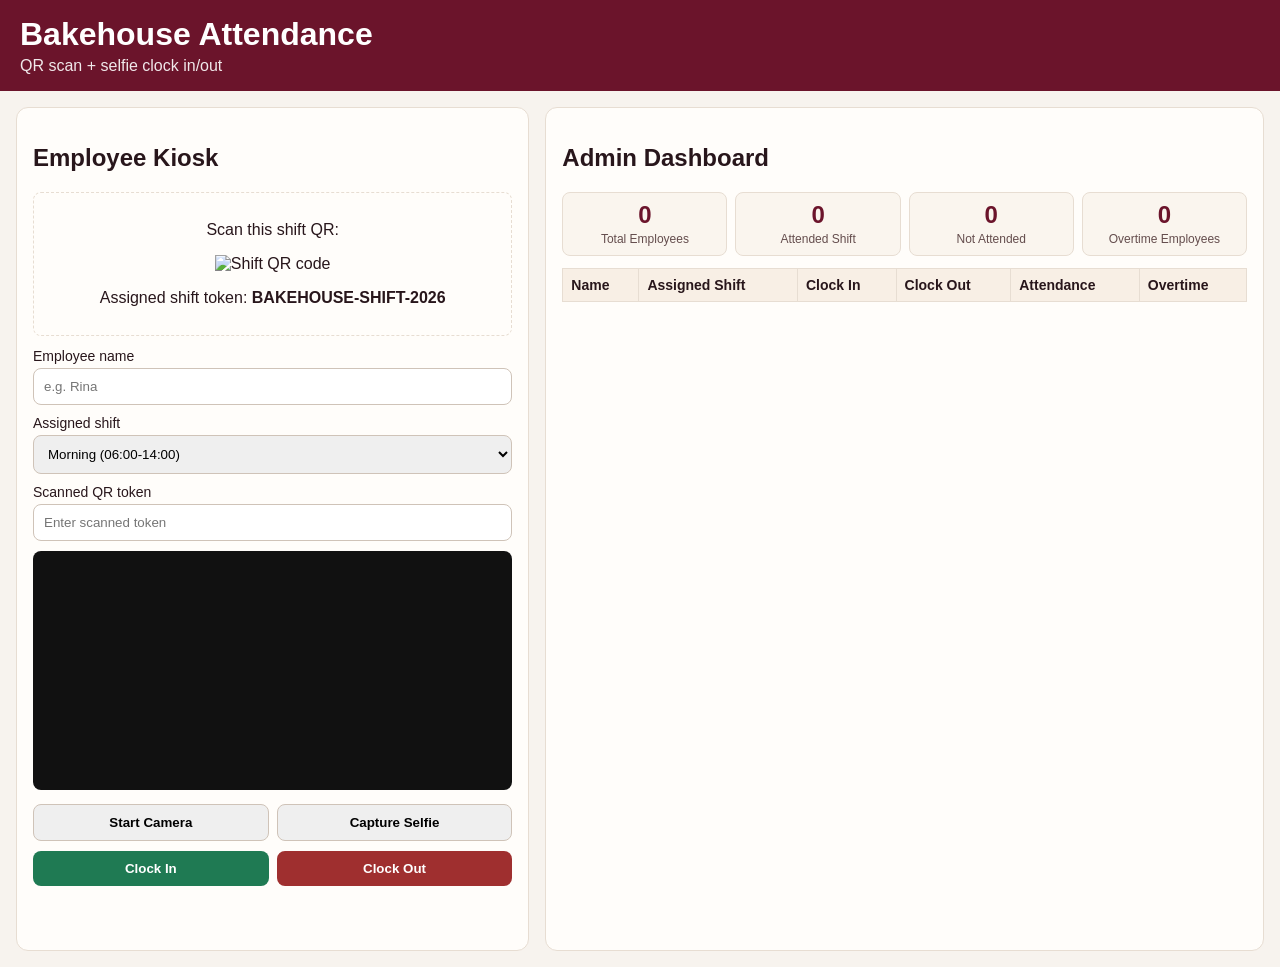
==== commit c72f3154: "Build QR+selfie attendance kiosk and admin dashboard" ====
--- a/index.html
+++ b/index.html
@@ -1,1713 +1,82 @@
-<!DOCTYPE html>
-<html lang="en">
-
-<head>
-    <meta charset="UTF-8">
-    <meta name="viewport" content="width=device-width, initial-scale=1.0">
-    <title>Corebake — Staff Schedule</title>
-    <link
-        href="https://fonts.googleapis.com/css2?family=Cormorant+Garamond:wght@400;500;600&family=DM+Sans:wght@300;400;500;600&display=swap"
-        rel="stylesheet">
-    <style>
-        :root {
-            --bg: #F7F3EE;
-            --warm-white: #FDFAF6;
-            --brand: #5c0018;
-            --brand-deep: #3d0010;
-            --brand-mid: #7a0020;
-            --gold: #C9A84C;
-            --gold-light: #F5EDD6;
-            --gold-pale: #FBF7ED;
-            --gold-dark: #8B6914;
-            --teal: #2D6E6E;
-            --teal-light: #D4EAEA;
-            --rose: #A03030;
-            --rose-pale: #F8EAEA;
-            --slate: #4A5568;
-            --slate-light: #EDF0F5;
-            --ink: #1A0A0E;
-            --ink-muted: #6B5560;
-            --ink-faint: #C4AEB6;
-            --border: rgba(92, 0, 24, 0.12);
-            --shadow: 0 1px 3px rgba(92, 0, 24, 0.08), 0 4px 16px rgba(92, 0, 24, 0.05);
-        }
-
-        * {
-            margin: 0;
-            padding: 0;
-            box-sizing: border-box;
-        }
-
-        body {
-            font-family: 'DM Sans', sans-serif;
-            background: var(--bg);
-            color: var(--ink);
-            min-height: 100vh;
-        }
-
-        /* ─── HEADER ─── */
-        header {
-            background: var(--brand);
-            color: var(--gold);
-            padding: 0 2rem;
-            display: flex;
-            align-items: center;
-            justify-content: space-between;
-            height: 68px;
-            position: sticky;
-            top: 0;
-            z-index: 100;
-            border-bottom: 1px solid rgba(201, 168, 76, 0.15);
-        }
-
-        .logo {
-            font-family: 'Cormorant Garamond', serif;
-            font-size: 1.6rem;
-            font-weight: 600;
-            letter-spacing: 0.18em;
-            text-transform: uppercase;
-            color: var(--gold);
-            display: flex;
-            align-items: center;
-            gap: 0;
-        }
-
-        .logo-icon {
-            display: none;
-        }
-
-        .header-right {
-            display: flex;
-            align-items: center;
-            gap: 12px;
-        }
-
-        .week-nav {
-            display: flex;
-            align-items: center;
-            gap: 8px;
-            font-size: 13px;
-            color: rgba(201, 168, 76, 0.7);
-        }
-
-        .week-nav button {
-            background: rgba(201, 168, 76, 0.12);
-            border: 1px solid rgba(201, 168, 76, 0.25);
-            color: var(--gold);
-            border-radius: 6px;
-            width: 28px;
-            height: 28px;
-            cursor: pointer;
-            font-size: 14px;
-            display: flex;
-            align-items: center;
-            justify-content: center;
-            transition: background 0.15s;
-        }
-
-        .week-nav button:hover {
-            background: rgba(201, 168, 76, 0.22);
-        }
-
-        .week-label {
-            font-weight: 500;
-            color: var(--gold);
-            font-size: 13px;
-            min-width: 120px;
-            text-align: center;
-        }
-
-        .btn-print {
-            background: var(--gold);
-            color: var(--brand);
-            border: none;
-            padding: 7px 16px;
-            border-radius: 8px;
-            font-family: 'DM Sans', sans-serif;
-            font-size: 13px;
-            font-weight: 600;
-            cursor: pointer;
-            transition: opacity 0.15s;
-        }
-
-        .btn-print:hover {
-            opacity: 0.85;
-        }
-
-        /* ─── MAIN ─── */
-        main {
-            max-width: 1300px;
-            margin: 0 auto;
-            padding: 2rem 1.5rem 4rem;
-        }
-
-        /* ─── SUMMARY CARDS ─── */
-        .summary-row {
-            display: grid;
-            grid-template-columns: repeat(auto-fit, minmax(140px, 1fr));
-            gap: 12px;
-            margin-bottom: 2rem;
-        }
-
-        .summary-card {
-            background: var(--warm-white);
-            border: 1px solid var(--border);
-            border-radius: 12px;
-            padding: 1rem 1.25rem;
-        }
-
-        .summary-card .label {
-            font-size: 11px;
-            font-weight: 500;
-            color: var(--ink-muted);
-            text-transform: uppercase;
-            letter-spacing: 0.06em;
-            margin-bottom: 4px;
-        }
-
-        .summary-card .value {
-            font-size: 26px;
-            font-family: 'Cormorant Garamond', serif;
-            font-weight: 600;
-            color: var(--brand);
-            line-height: 1;
-        }
-
-        .summary-card .sub {
-            font-size: 11px;
-            color: var(--ink-faint);
-            margin-top: 4px;
-        }
-
-        /* ─── TABS ─── */
-        .view-tabs {
-            display: flex;
-            gap: 4px;
-            margin-bottom: 1.5rem;
-            background: var(--warm-white);
-            border: 1px solid var(--border);
-            border-radius: 10px;
-            padding: 4px;
-            width: fit-content;
-        }
-
-        .tab-btn {
-            background: none;
-            border: none;
-            padding: 7px 18px;
-            border-radius: 7px;
-            font-family: 'DM Sans', sans-serif;
-            font-size: 13px;
-            font-weight: 500;
-            color: var(--ink-muted);
-            cursor: pointer;
-            transition: all 0.15s;
-        }
-
-        .tab-btn.active {
-            background: var(--brand);
-            color: var(--gold);
-        }
-
-        /* ─── SCHEDULE GRID ─── */
-        .schedule-container {
-            background: var(--warm-white);
-            border: 1px solid var(--border);
-            border-radius: 16px;
-            overflow: hidden;
-            box-shadow: var(--shadow);
-        }
-
-        .schedule-table {
-            width: 100%;
-            border-collapse: collapse;
-        }
-
-        .schedule-table thead tr {
-            background: var(--brand);
-            color: var(--gold);
-        }
-
-        .schedule-table thead th {
-            padding: 14px 12px;
-            text-align: center;
-            font-size: 12px;
-            font-weight: 500;
-            letter-spacing: 0.03em;
-        }
-
-        .schedule-table thead th:first-child {
-            text-align: left;
-            padding-left: 20px;
-            width: 180px;
-        }
-
-        .schedule-table thead th .day-name {
-            font-family: 'Cormorant Garamond', serif;
-            font-weight: 600;
-            font-size: 20px;
-            display: block;
-            line-height: 1;
-            color: var(--gold);
-        }
-
-        .schedule-table thead th .day-sub {
-            font-size: 10px;
-            opacity: 0.6;
-            margin-top: 2px;
-            display: block;
-        }
-
-        .schedule-table thead th.today-header {
-            background: var(--gold);
-            color: var(--brand);
-        }
-
-        .schedule-table thead th.today-header .day-name {
-            color: var(--brand);
-        }
-
-        /* Section dividers */
-        .section-row td {
-            background: rgba(92, 0, 24, 0.04);
-            padding: 8px 20px 4px;
-            font-size: 10px;
-            font-weight: 600;
-            text-transform: uppercase;
-            letter-spacing: 0.08em;
-            color: var(--brand-mid);
-            border-top: 1px solid var(--border);
-        }
-
-        /* Staff rows */
-        .staff-row {
-            border-bottom: 1px solid rgba(92, 0, 24, 0.05);
-            transition: background 0.1s;
-        }
-
-        .staff-row:hover {
-            background: var(--gold-pale);
-        }
-
-        .staff-cell {
-            padding: 12px 20px;
-            vertical-align: middle;
-        }
-
-        .staff-name {
-            font-size: 14px;
-            font-weight: 500;
-            color: var(--ink);
-        }
-
-        .staff-role {
-            font-size: 11px;
-            color: var(--ink-muted);
-            margin-top: 1px;
-        }
-
-        .shift-cell {
-            padding: 8px 6px;
-            text-align: center;
-            vertical-align: middle;
-        }
-
-        /* ─── SHIFT CHIPS ─── */
-        .chip {
-            display: inline-flex;
-            flex-direction: column;
-            align-items: center;
-            justify-content: center;
-            border-radius: 8px;
-            padding: 6px 10px;
-            font-size: 11px;
-            font-weight: 500;
-            min-width: 80px;
-            cursor: pointer;
-            transition: transform 0.1s, opacity 0.1s;
-            line-height: 1.3;
-            user-select: none;
-            position: relative;
-        }
-
-        .chip:hover {
-            transform: scale(1.04);
-        }
-
-        .chip:active {
-            transform: scale(0.97);
-        }
-
-        .chip.am {
-            background: var(--teal-light);
-            color: var(--teal);
-            border: 1px solid rgba(45, 110, 110, 0.2);
-        }
-
-        .chip.pm {
-            background: var(--gold-light);
-            color: #8B6914;
-            border: 1px solid rgba(196, 154, 60, 0.2);
-        }
-
-        .chip.full {
-            background: var(--slate-light);
-            color: var(--slate);
-            border: 1px solid rgba(74, 85, 104, 0.2);
-        }
-
-        .chip.off {
-            background: var(--rose-pale);
-            color: var(--rose);
-            border: 1px solid rgba(160, 48, 48, 0.15);
-            font-style: italic;
-        }
-
-        .chip .chip-time {
-            font-size: 9px;
-            opacity: 0.7;
-            margin-top: 1px;
-            font-weight: 400;
-        }
-
-        /* ─── STAFF VIEW ─── */
-        #view-staff {
-            display: none;
-        }
-
-        .staff-cards {
-            display: grid;
-            grid-template-columns: repeat(auto-fill, minmax(280px, 1fr));
-            gap: 16px;
-        }
-
-        .staff-card {
-            background: var(--warm-white);
-            border: 1px solid var(--border);
-            border-radius: 16px;
-            overflow: hidden;
-            box-shadow: var(--shadow);
-            animation: fadeUp 0.3s ease both;
-        }
-
-        @keyframes fadeUp {
-            from {
-                opacity: 0;
-                transform: translateY(10px);
-            }
-
-            to {
-                opacity: 1;
-                transform: translateY(0);
-            }
-        }
-
-        .staff-card-header {
-            padding: 1rem 1.25rem;
-            display: flex;
-            align-items: center;
-            gap: 12px;
-            border-bottom: 1px solid var(--border);
-        }
-
-        .avatar {
-            width: 42px;
-            height: 42px;
-            border-radius: 50%;
-            display: flex;
-            align-items: center;
-            justify-content: center;
-            font-family: 'DM Serif Display', serif;
-            font-size: 16px;
-            flex-shrink: 0;
-        }
-
-        .avatar.kitchen {
-            background: var(--teal-light);
-            color: var(--teal);
-        }
-
-        .avatar.bar {
-            background: var(--gold-light);
-            color: #8B6914;
-        }
-
-        .avatar.floor {
-            background: var(--slate-light);
-            color: var(--slate);
-        }
-
-        .staff-card-body {
-            padding: 0.75rem 1.25rem 1rem;
-        }
-
-        .week-chips {
-            display: flex;
-            gap: 6px;
-            flex-wrap: wrap;
-        }
-
-        .mini-chip {
-            font-size: 10px;
-            font-weight: 500;
-            padding: 3px 8px;
-            border-radius: 5px;
-        }
-
-        .mini-chip.am {
-            background: var(--teal-light);
-            color: var(--teal);
-        }
-
-        .mini-chip.pm {
-            background: var(--gold-light);
-            color: #8B6914;
-        }
-
-        .mini-chip.full {
-            background: var(--slate-light);
-            color: var(--slate);
-        }
-
-        .mini-chip.off {
-            background: var(--rose-pale);
-            color: var(--rose);
-        }
-
-        /* ─── MODAL ─── */
-        .modal-overlay {
-            display: none;
-            position: fixed;
-            inset: 0;
-            background: rgba(26, 23, 20, 0.5);
-            z-index: 200;
-            align-items: center;
-            justify-content: center;
-        }
-
-        .modal-overlay.open {
-            display: flex;
-        }
-
-        .modal {
-            background: var(--warm-white);
-            border-radius: 20px;
-            padding: 2rem;
-            width: 340px;
-            max-width: 90vw;
-            box-shadow: 0 20px 60px rgba(26, 23, 20, 0.2);
-            animation: popIn 0.2s ease;
-        }
-
-        @keyframes popIn {
-            from {
-                opacity: 0;
-                transform: scale(0.94);
-            }
-
-            to {
-                opacity: 1;
-                transform: scale(1);
-            }
-        }
-
-        .modal h3 {
-            font-family: 'DM Serif Display', serif;
-            font-size: 1.3rem;
-            margin-bottom: 4px;
-        }
-
-        .modal .modal-sub {
-            font-size: 12px;
-            color: var(--ink-muted);
-            margin-bottom: 1.5rem;
-        }
-
-        .shift-options {
-            display: grid;
-            grid-template-columns: 1fr 1fr;
-            gap: 10px;
-            margin-bottom: 1.5rem;
-        }
-
-        .shift-option {
-            border: 2px solid var(--border);
-            border-radius: 12px;
-            padding: 14px 10px;
-            text-align: center;
-            cursor: pointer;
-            transition: all 0.15s;
-            font-family: 'DM Sans', sans-serif;
-        }
-
-        .shift-option:hover {
-            border-color: var(--ink);
-        }
-
-        .shift-option.selected {
-            border-color: var(--ink);
-            background: var(--gold-pale);
-        }
-
-        .shift-option .opt-label {
-            font-size: 13px;
-            font-weight: 600;
-            color: var(--ink);
-        }
-
-        .shift-option .opt-time {
-            font-size: 10px;
-            color: var(--ink-muted);
-            margin-top: 2px;
-        }
-
-        .modal-actions {
-            display: flex;
-            gap: 8px;
-            justify-content: flex-end;
-        }
-
-        .btn-cancel {
-            background: none;
-            border: 1px solid var(--border);
-            border-radius: 8px;
-            padding: 9px 18px;
-            font-family: 'DM Sans', sans-serif;
-            font-size: 13px;
-            cursor: pointer;
-            color: var(--ink-muted);
-            transition: background 0.15s;
-        }
-
-        .btn-cancel:hover {
-            background: var(--cream);
-        }
-
-        .btn-save {
-            background: var(--ink);
-            border: none;
-            border-radius: 8px;
-            padding: 9px 20px;
-            font-family: 'DM Sans', sans-serif;
-            font-size: 13px;
-            font-weight: 500;
-            color: var(--warm-white);
-            cursor: pointer;
-            transition: opacity 0.15s;
-        }
-
-        .btn-save:hover {
-            opacity: 0.8;
-        }
-
-        /* ─── LEGEND ─── */
-        .legend {
-            display: flex;
-            gap: 20px;
-            flex-wrap: wrap;
-            align-items: center;
-            margin-top: 1.5rem;
-            padding: 1rem 1.25rem;
-            background: var(--warm-white);
-            border: 1px solid var(--border);
-            border-radius: 12px;
-        }
-
-        .legend-label {
-            font-size: 11px;
-            font-weight: 600;
-            color: var(--ink-muted);
-            text-transform: uppercase;
-            letter-spacing: 0.05em;
-        }
-
-        .legend-item {
-            display: flex;
-            align-items: center;
-            gap: 7px;
-            font-size: 12px;
-            color: var(--ink-muted);
-        }
-
-        .legend-dot {
-            width: 22px;
-            height: 10px;
-            border-radius: 3px;
-        }
-
-        .note {
-            margin-top: 1rem;
-            font-size: 12px;
-            color: var(--ink-muted);
-            padding-left: 4px;
-        }
-
-        /* ─── PORTAL BUTTONS ─── */
-        .portal-buttons {
-            display: flex;
-            gap: 10px;
-            margin-bottom: 1.75rem;
-            flex-wrap: wrap;
-        }
-
-        .portal-btn {
-            display: inline-flex;
-            align-items: center;
-            gap: 7px;
-            padding: 10px 18px;
-            border-radius: 10px;
-            font-family: 'DM Sans', sans-serif;
-            font-size: 13px;
-            font-weight: 500;
-            text-decoration: none;
-            cursor: pointer;
-            border: none;
-            transition: opacity 0.15s, transform 0.1s;
-        }
-
-        .portal-btn:active {
-            transform: scale(0.97);
-        }
-
-        .portal-btn:hover {
-            opacity: 0.85;
-        }
-
-        .portal-btn.overtime {
-            background: var(--gold);
-            color: var(--brand);
-            font-weight: 600;
-        }
-
-        .portal-btn.dayoff {
-            background: var(--brand);
-            color: var(--gold);
-            border: 1px solid rgba(201, 168, 76, 0.3);
-        }
-
-        .portal-btn-icon {
-            font-size: 15px;
-        }
-
-        /* ─── LEGEND ─── */
-        .legend {
-            display: flex;
-            gap: 20px;
-            flex-wrap: wrap;
-            align-items: center;
-            margin-top: 1.5rem;
-            padding: 1rem 1.25rem;
-            background: var(--warm-white);
-            border: 1px solid var(--border);
-            border-radius: 12px;
-        }
-
-        .legend-label {
-            font-size: 11px;
-            font-weight: 600;
-            color: var(--ink-muted);
-            text-transform: uppercase;
-            letter-spacing: 0.05em;
-        }
-
-        .legend-item {
-            display: flex;
-            align-items: center;
-            gap: 7px;
-            font-size: 12px;
-            color: var(--ink-muted);
-        }
-
-        .legend-dot {
-            width: 22px;
-            height: 10px;
-            border-radius: 3px;
-        }
-
-        .note {
-            margin-top: 1rem;
-            font-size: 12px;
-            color: var(--ink-muted);
-            padding-left: 4px;
-        }
-
-        /* ─── AVATAR ─── */
-        .avatar.kitchen {
-            background: var(--teal-light);
-            color: var(--teal);
-        }
-
-        .avatar.bar {
-            background: var(--gold-light);
-            color: var(--gold-dark);
-        }
-
-        .avatar.floor {
-            background: var(--slate-light);
-            color: var(--slate);
-        }
-
-        /* ─── PRINT ─── */
-        @media print {
-            header {
-                position: static;
-                background: white;
-            }
-
-            .view-tabs,
-            .btn-print,
-            .modal-overlay,
-            .note,
-            .portal-buttons {
-                display: none !important;
-            }
-
-            .chip {
-                cursor: default;
-            }
-
-            body {
-                background: white;
-            }
-
-            main {
-                padding: 1rem;
-            }
-
-            .schedule-table thead tr {
-                background: #5c0018 !important;
-                -webkit-print-color-adjust: exact;
-            }
-        }
-
-        /* ─── MOBILE ─── */
-        @media (max-width: 768px) {
-            header {
-                padding: 0 1rem;
-                height: 60px;
-            }
-
-            .logo {
-                font-size: 1.3rem;
-                letter-spacing: 0.14em;
-            }
-
-            .week-nav .week-label {
-                font-size: 12px;
-                min-width: 80px;
-            }
-
-            main {
-                padding: 1rem 0.75rem 3rem;
-            }
-
-            /* Scrollable week table — stays visible on mobile */
-            .schedule-container {
-                overflow-x: auto;
-                -webkit-overflow-scrolling: touch;
-                border-radius: 12px;
-            }
-
-            .schedule-table {
-                min-width: 560px;
-            }
-
-            .schedule-table thead th {
-                padding: 10px 6px;
-            }
-
-            .schedule-table thead th:first-child {
-                width: 110px;
-                padding-left: 10px;
-            }
-
-            .schedule-table thead th .day-name {
-                font-size: 16px;
-            }
-
-            .staff-cell {
-                padding: 10px 10px;
-            }
-
-            .staff-name {
-                font-size: 13px;
-            }
-
-            .staff-role {
-                font-size: 10px;
-            }
-
-            .shift-cell {
-                padding: 6px 4px;
-            }
-
-            .chip {
-                min-width: 58px;
-                font-size: 10px;
-                padding: 5px 5px;
-            }
-
-            .chip .chip-time {
-                display: none;
-            }
-
-            /* Scroll hint */
-            .schedule-container::after {
-                content: '';
-                position: absolute;
-                right: 0;
-                top: 0;
-                bottom: 0;
-                width: 28px;
-                background: linear-gradient(to right, transparent, rgba(249, 243, 238, 0.8));
-                pointer-events: none;
-                border-radius: 0 12px 12px 0;
-            }
-
-            .schedule-wrap {
-                position: relative;
-            }
-
-            .summary-row {
-                grid-template-columns: repeat(2, 1fr);
-            }
-
-            .summary-card .value {
-                font-size: 22px;
-            }
-
-            .portal-buttons {
-                gap: 8px;
-            }
-
-            .portal-btn {
-                flex: 1;
-                justify-content: center;
-                font-size: 12px;
-                padding: 10px 8px;
-            }
-
-            .view-tabs {
-                width: 100%;
-            }
-
-            .tab-btn {
-                flex: 1;
-                text-align: center;
-                padding: 7px 10px;
-            }
-
-            .btn-print {
-                display: none;
-            }
-
-            /* Hide mobile card view — we use scrollable table instead */
-            #mobile-schedule {
-                display: none !important;
-            }
-        }
-
-        @media (min-width: 769px) {
-            #mobile-schedule {
-                display: none;
-            }
-        }
-
-        /* Mobile day cards — hidden, kept for potential future use */
-        #mobile-schedule {
-            display: none;
-        }
-
-        .mobile-day-group {
-            margin-bottom: 1.25rem;
-        }
-
-        .mobile-day-header {
-            display: flex;
-            align-items: center;
-            gap: 10px;
-            padding: 8px 12px;
-            background: var(--brand);
-            color: var(--gold);
-            border-radius: 10px 10px 0 0;
-            font-size: 13px;
-            font-weight: 500;
-        }
-
-        .mobile-day-header.today {
-            background: var(--gold);
-            color: var(--brand);
-        }
-
-        .mobile-day-num {
-            font-family: 'Cormorant Garamond', serif;
-            font-size: 1.4rem;
-            line-height: 1;
-            font-weight: 600;
-        }
-
-        .mobile-day-name {
-            font-size: 11px;
-            opacity: 0.7;
-        }
-
-        .mobile-day-body {
-            background: var(--warm-white);
-            border: 1px solid var(--border);
-            border-top: none;
-            border-radius: 0 0 10px 10px;
-            overflow: hidden;
-        }
-
-        .mobile-staff-row {
-            display: flex;
-            align-items: center;
-            justify-content: space-between;
-            padding: 10px 14px;
-            border-bottom: 1px solid rgba(92, 0, 24, 0.05);
-            gap: 10px;
-        }
-
-        .mobile-staff-row:last-child {
-            border-bottom: none;
-        }
-
-        .mobile-cat-divider {
-            padding: 5px 14px 2px;
-            font-size: 9px;
-            font-weight: 700;
-            text-transform: uppercase;
-            letter-spacing: 0.08em;
-            color: var(--brand-mid);
-            background: rgba(92, 0, 24, 0.04);
-            border-bottom: 1px solid var(--border);
-        }
-
-        .mobile-name {
-            font-size: 13px;
-            font-weight: 500;
-            color: var(--ink);
-        }
-
-        .mobile-role {
-            font-size: 10px;
-            color: var(--ink-muted);
-        }
-
-        .mobile-chip {
-            font-size: 11px;
-            font-weight: 500;
-            padding: 5px 10px;
-            border-radius: 7px;
-            white-space: nowrap;
-            flex-shrink: 0;
-        }
-
-        .mobile-chip.am {
-            background: var(--teal-light);
-            color: var(--teal);
-        }
-
-        .mobile-chip.pm {
-            background: var(--gold-light);
-            color: var(--gold-dark);
-        }
-
-        .mobile-chip.full {
-            background: var(--slate-light);
-            color: var(--slate);
-        }
-
-        .mobile-chip.off {
-            background: var(--rose-pale);
-            color: var(--rose);
-            font-style: italic;
-        }
-    </style>
-    <style>
-        /* ─── SPLASH SCREEN ─── */
-        #splash {
-            position: fixed;
-            inset: 0;
-            z-index: 9999;
-            background: var(--brand);
-            display: flex;
-            flex-direction: column;
-            align-items: center;
-            justify-content: center;
-            gap: 20px;
-            transition: opacity 0.5s ease, visibility 0.5s ease;
-        }
-
-        #splash.hidden {
-            opacity: 0;
-            visibility: hidden;
-            pointer-events: none;
-        }
-
-        .splash-wordmark {
-            font-family: 'Cormorant Garamond', serif;
-            font-size: 2.8rem;
-            font-weight: 600;
-            letter-spacing: 0.22em;
-            color: var(--gold);
-            text-transform: uppercase;
-        }
-
-        .splash-bar-track {
-            width: 200px;
-            height: 2px;
-            background: rgba(201, 168, 76, 0.2);
-            border-radius: 2px;
-            overflow: hidden;
-        }
-
-        .splash-bar-fill {
-            height: 100%;
-            width: 0%;
-            background: var(--gold);
-            border-radius: 2px;
-            transition: width 0.25s ease;
-        }
-
-        .splash-status {
-            font-size: 12px;
-            color: rgba(201, 168, 76, 0.45);
-            letter-spacing: 0.06em;
-            min-height: 16px;
-        }
-
-        .splash-dots {
-            display: flex;
-            gap: 7px;
-        }
-
-        .splash-dot {
-            width: 6px;
-            height: 6px;
-            border-radius: 50%;
-            background: rgba(201, 168, 76, 0.25);
-            animation: dotpulse 1.2s ease-in-out infinite;
-        }
-
-        .splash-dot:nth-child(2) {
-            animation-delay: 0.2s;
-        }
-
-        .splash-dot:nth-child(3) {
-            animation-delay: 0.4s;
-        }
-
-        @keyframes dotpulse {
-
-            0%,
-            80%,
-            100% {
-                background: rgba(201, 168, 76, 0.25);
-                transform: scale(1);
-            }
-
-            40% {
-                background: var(--gold);
-                transform: scale(1.5);
-            }
-        }
-
-        #app-content {
-            display: none;
-        }
-
-        #app-content.visible {
-            display: block;
-            animation: appFadeIn 0.4s ease;
-        }
-
-        @keyframes appFadeIn {
-            from {
-                opacity: 0;
-                transform: translateY(6px);
-            }
-
-            to {
-                opacity: 1;
-                transform: translateY(0);
-            }
-        }
-
-        #loading-bar {
-            display: none;
-            height: 3px;
-            background: var(--gold);
-            width: 100%;
-            position: sticky;
-            top: 68px;
-            z-index: 99;
-        }
-
-        #error-banner {
-            display: none;
-            background: #FEF3CD;
-            border-bottom: 1px solid #F0C040;
-            padding: 10px 2rem;
-            font-size: 13px;
-            color: #7A5C00;
-        }
-
-        #last-updated {
-            text-align: right;
-            padding: 5px 1.5rem 0;
-            font-size: 11px;
-            color: var(--ink-faint);
-        }
-
-        .chip.unassigned {
-            background: rgba(92, 0, 24, 0.06);
-            color: var(--brand);
-            border: 1px dashed rgba(92, 0, 24, 0.25);
-            font-style: italic;
-            opacity: 0.75;
-        }
-
-        .mini-chip.unassigned {
-            background: rgba(92, 0, 24, 0.06);
-            color: var(--brand);
-            font-style: italic;
-            border: 1px dashed rgba(92, 0, 24, 0.2);
-        }
-
-        .mobile-chip.unassigned {
-            background: rgba(92, 0, 24, 0.06);
-            color: var(--brand);
-            font-style: italic;
-        }
-
-        /* Week badge in header */
-        .week-badge {
-            font-size: 10px;
-            font-weight: 600;
-            letter-spacing: 0.08em;
-            text-transform: uppercase;
-            background: rgba(201, 168, 76, 0.15);
-            color: var(--gold);
-            border-radius: 5px;
-            padding: 2px 7px;
-        }
-
-        .btn-refresh {
-            background: rgba(201, 168, 76, 0.12);
-            border: 1px solid rgba(201, 168, 76, 0.25);
-            color: var(--gold);
-            border-radius: 6px;
-            width: 32px;
-            height: 32px;
-            cursor: pointer;
-            font-size: 17px;
-            display: flex;
-            align-items: center;
-            justify-content: center;
-            transition: background 0.15s;
-        }
-
-        .btn-refresh:hover {
-            background: rgba(201, 168, 76, 0.22);
-        }
-
-        .btn-refresh.spinning {
-            animation: spin 0.7s linear infinite;
-        }
-
-        @keyframes spin {
-            to {
-                transform: rotate(360deg);
-            }
-        }
-    </style>
-</head>
-
-<body>
-
-    <!-- SPLASH -->
-    <div id="splash">
-        <div class="splash-wordmark">Corebake</div>
-        <div class="splash-bar-track">
-            <div class="splash-bar-fill" id="splash-bar"></div>
-        </div>
-        <div class="splash-status" id="splash-status">Loading schedule…</div>
-        <div class="splash-dots">
-            <div class="splash-dot"></div>
-            <div class="splash-dot"></div>
-            <div class="splash-dot"></div>
-        </div>
-    </div>
-
-    <!-- APP -->
-    <div id="app-content">
-
-        <header>
-            <div class="logo">COREBAKE</div>
-            <div class="header-right">
-                <div class="week-nav">
-                    <button onclick="changeWeek(-1)">‹</button>
-                    <span class="week-badge" id="week-badge">Wk 1</span>
-                    <span class="week-label" id="week-label">Loading…</span>
-                    <button onclick="changeWeek(1)">›</button>
-                </div>
-                <button class="btn-refresh" id="refresh-btn" onclick="manualRefresh()"
-                    title="Sync from Google Sheet">↻</button>
-                <button class="btn-print" onclick="window.print()">Print / Save PDF</button>
-            </div>
-        </header>
-
-        <div id="loading-bar"></div>
-        <div id="error-banner"></div>
-        <div id="last-updated"></div>
-
-        <main>
-
-            <!-- Summary -->
-            <div class="summary-row" id="summary-row"></div>
-
-            <!-- Portal Buttons -->
-            <div class="portal-buttons">
-                <a href="overtime-form.html" class="portal-btn overtime">
-                    <span class="portal-btn-icon">⏱</span> Overtime Form
-                </a>
-                <a href="dayoff-form.html" class="portal-btn dayoff">
-                    <span class="portal-btn-icon">📅</span> Day Off Request
-                </a>
-            </div>
-
-            <!-- View Tabs -->
-            <div class="view-tabs">
-                <button class="tab-btn active" onclick="switchView('week', this)">Week view</button>
-                <button class="tab-btn" onclick="switchView('staff', this)">By staff</button>
-            </div>
-
-            <!-- Week View -->
-            <div id="view-week">
-                <div class="schedule-wrap">
-                    <div class="schedule-container">
-                        <table class="schedule-table">
-                            <thead>
-                                <tr id="table-header"></tr>
-                            </thead>
-                            <tbody id="table-body"></tbody>
-                        </table>
-                    </div>
-                </div>
-                <div class="legend">
-                    <span class="legend-label">Legend</span>
-                    <div class="legend-item">
-                        <div class="legend-dot"
-                            style="background:var(--teal-light);border:1px solid rgba(45,110,110,0.2)"></div> Shift 1 —
-                        FOH 08:00–14:00 · PROD 05:00–11:00
-                    </div>
-                    <div class="legend-item">
-                        <div class="legend-dot"
-                            style="background:var(--gold-light);border:1px solid rgba(196,154,60,0.2)"></div> Shift 2 —
-                        FOH 12:00–18:00 · PROD 08:00–14:00
-                    </div>
-                    <div class="legend-item">
-                        <div class="legend-dot"
-                            style="background:var(--slate-light);border:1px solid rgba(74,85,104,0.2)"></div> Full Day —
-                        FOH 08:00–18:00 · PROD 05:00–14:00
-                    </div>
-                    <div class="legend-item">
-                        <div class="legend-dot"
-                            style="background:var(--rose-pale);border:1px solid rgba(160,48,48,0.15)"></div> Day Off
-                    </div>
-                </div>
-                <p class="note">Schedule syncs automatically from Google Sheet every 2 minutes.</p>
-            </div>
-
-            <!-- Mobile Schedule (shown on small screens) -->
-            <div id="mobile-schedule"></div>
-
-            <!-- Staff View -->
-            <div id="view-staff">
-                <div class="staff-cards" id="staff-cards"></div>
-            </div>
-
-        </main>
-    </div><!-- /app-content -->
-
-    <!-- Edit Modal -->
-    <div class="modal-overlay" id="modal" onclick="closeModal(event)">
-        <div class="modal">
-            <h3 id="modal-title">Edit Shift</h3>
-            <div class="modal-sub" id="modal-sub"></div>
-            <div class="shift-options" id="shift-options"></div>
-            <div class="modal-actions">
-                <button class="btn-cancel" onclick="closeModal()">Cancel</button>
-                <button class="btn-save" onclick="saveShift()">Save</button>
-            </div>
-        </div>
-    </div>
-
-    <script>
-        // ─── CONFIG ───
-        const SHEET_URL = 'https://docs.google.com/spreadsheets/d/e/2PACX-1vS6FdWT2Oj6_sXZTM7c4K5mnn-j_fxommGtfVx8gcoi8C3zb2nzPNktqiYTWQhqByGyV8TZSYWhgctb/pub?output=csv';
-        const CACHE_KEY = 'corebake_roster_v2';
-        const CACHE_TTL = 90 * 1000;
-        const PROXIES = [
-            u => `https://api.allorigins.win/raw?url=${encodeURIComponent(u)}`,
-            u => `https://api.codetabs.com/v1/proxy?quest=${encodeURIComponent(u)}`,
-            u => `https://corsproxy.io/?${encodeURIComponent(u)}`,
-            u => `https://thingproxy.freeboard.io/fetch/${u}`,
-        ];
-
-        // ─── BIWEEKLY CONFIG ───
-        // BASE_WEEK = start of the first scheduled week (Mon Apr 21 2026)
-        // The schedule covers exactly 2 weeks: week 0 (Day1–Day6) and week 1 (Day7–Day12)
-        // weekOffset is clamped to 0 or 1 — nav wraps cyclically
-        const BASE_WEEK = new Date(2026, 3, 21);
-        const MAX_WEEKS = 2; // biweekly
-
-        const SHIFT_TYPES = {
-            am: { label: 'Shift 1', cls: 'am' },
-            pm: { label: 'Shift 2', cls: 'pm' },
-            full: { label: 'Full Day', cls: 'full' },
-            off: { label: 'Day Off', cls: 'off' },
-            none: { label: 'Unassigned', cls: 'unassigned' },
-        };
-        function shiftTime(type, cat) {
-            if (type === 'off' || type === 'none') return '—';
-            const p = cat === 'kitchen';
-            if (type === 'am') return p ? '05:00–11:00' : '08:00–14:00';
-            if (type === 'pm') return p ? '08:00–14:00' : '12:00–18:00';
-            if (type === 'full') return p ? '05:00–14:00' : '08:00–18:00';
-            return '—';
-        }
-
-        let STAFF = [];
-        let scheduleData = {};
-        let weekOffset = 0;
-        const CAT_LABELS = { kitchen: 'Kitchen', bar: 'Bar & Coffee', floor: 'Floor' };
-        const DAY_NAMES = ['Mon', 'Tue', 'Wed', 'Thu', 'Fri', 'Sat', 'Sun'];
-        const MONTHS = ['Jan', 'Feb', 'Mar', 'Apr', 'May', 'Jun', 'Jul', 'Aug', 'Sep', 'Oct', 'Nov', 'Dec'];
-
-        // ─── SPLASH ───
-        function setSplash(msg, pct) {
-            const s = document.getElementById('splash-status');
-            const b = document.getElementById('splash-bar');
-            if (s) s.textContent = msg;
-            if (b && pct !== undefined) b.style.width = pct + '%';
-        }
-        function hideSplash() {
-            document.getElementById('splash').classList.add('hidden');
-            document.getElementById('app-content').classList.add('visible');
-        }
-
-        // ─── CACHE ───
-        function saveCache(csv) { try { localStorage.setItem(CACHE_KEY, JSON.stringify({ ts: Date.now(), csv })); } catch (e) { } }
-        function loadCache() {
-            try {
-                const r = localStorage.getItem(CACHE_KEY);
-                if (!r) return null;
-                const { ts, csv } = JSON.parse(r);
-                return Date.now() - ts < CACHE_TTL ? csv : null;
-            } catch (e) { return null; }
-        }
-
-        // ─── CSV ───
-        function parseCSV(text) {
-            const lines = text.trim().split(/\r?\n/);
-            const headers = lines[0].split(',').map(c => c.trim().replace(/^"|"$/g, ''));
-            return lines.slice(1).filter(l => l.trim()).map(line => {
-                const cols = []; let cur = '', inQ = false;
-                for (const ch of line) {
-                    if (ch === '"') inQ = !inQ;
-                    else if (ch === ',' && !inQ) { cols.push(cur.trim()); cur = ''; }
-                    else cur += ch;
-                }
-                cols.push(cur.trim());
-                const obj = {};
-                headers.forEach((h, i) => obj[h] = (cols[i] || '').replace(/^"|"$/g, ''));
-                return obj;
-            }).filter(r => (r['Name'] || r['name'] || '').trim());
-        }
-
-        // ─── RACE FETCH ───
-        async function raceFetch(url) {
-            return new Promise((resolve, reject) => {
-                let done = false, fails = 0;
-                PROXIES.forEach(fn => {
-                    fetch(fn(url), { cache: 'no-store' })
-                        .then(r => { if (!r.ok) throw new Error(); return r.text(); })
-                        .then(t => { if (!done && t.length > 20) { done = true; resolve(t); } })
-                        .catch(() => { if (++fails === PROXIES.length && !done) reject(new Error('All proxies failed')); });
-                });
-            });
-        }
-
-        function applyCSV(text) {
-            const rows = parseCSV(text);
-            if (!rows.length) throw new Error('Sheet is empty');
-
-            STAFF = rows.map(r => ({
-                name: (r['Name'] || r['name'] || '').trim(),
-                role: (r['Role'] || r['role'] || '').trim(),
-                cat: (r['Cat'] || r['cat'] || 'floor').toLowerCase().trim(),
-            }));
-
-            // Week 0: Day1–Day6 columns
-            const sched0 = {};
-            rows.forEach((row, si) => {
-                sched0[si] = {};
-                for (let di = 0; di < 6; di++) {
-                    const val = (row[`Day${di + 1}`] || row[`day${di + 1}`] || '').toLowerCase().trim();
-                    sched0[si][di] = ['am', 'pm', 'full', 'off'].includes(val) ? val : 'off';
-                }
-            });
-            scheduleData['w0'] = sched0;
-
-            // Week 1: Day7–Day12 columns — 'none' (Unassigned) if missing
-            const sched1 = {};
-            rows.forEach((row, si) => {
-                sched1[si] = {};
-                for (let di = 0; di < 6; di++) {
-                    const val = (row[`Day${di + 7}`] || row[`day${di + 7}`] || '').toLowerCase().trim();
-                    sched1[si][di] = ['am', 'pm', 'full', 'off'].includes(val) ? val : 'none';
-                }
-            });
-            scheduleData['w1'] = sched1;
-        }
-
-        // ─── FETCH ───
-        async function fetchSheet(isManual = false) {
-            if (isManual) { const b = document.getElementById('refresh-btn'); if (b) b.classList.add('spinning'); hideError(); }
-            const firstLoad = !document.getElementById('app-content').classList.contains('visible');
-            try {
-                if (firstLoad) {
-                    setSplash('Checking cache…', 20);
-                    const cached = loadCache();
-                    if (cached) {
-                        setSplash('Loading…', 65);
-                        applyCSV(cached);
-                        setSplash('Ready!', 100);
-                        // Auto-jump to current week within the biweek
-                        autoSetWeek();
-                        setTimeout(() => { hideSplash(); render(); }, 180);
-                        raceFetch(SHEET_URL).then(t => { saveCache(t); applyCSV(t); render(); syncTime(); }).catch(() => { });
-                        return;
-                    }
-                    setSplash('Fetching schedule…', 35);
-                }
-                const text = await raceFetch(SHEET_URL);
-                saveCache(text);
-                applyCSV(text);
-                if (firstLoad) {
-                    autoSetWeek();
-                    setSplash('Ready!', 100);
-                    setTimeout(() => { hideSplash(); render(); syncTime(); }, 220);
-                } else { render(); syncTime(); }
-            } catch (e) {
-                if (firstLoad) hideSplash();
-                showError(e.message);
-            } finally {
-                const b = document.getElementById('refresh-btn'); if (b) b.classList.remove('spinning');
-            }
-        }
-
-        // Auto-detect which week (0 or 1) today falls in
-        function autoSetWeek() {
-            const today = new Date();
-            today.setHours(0, 0, 0, 0);
-            const week1Start = new Date(BASE_WEEK);
-            const week2Start = new Date(BASE_WEEK);
-            week2Start.setDate(week2Start.getDate() + 7);
-            const week1End = new Date(week2Start); week1End.setDate(week1End.getDate() - 1);
-            const week2End = new Date(week2Start); week2End.setDate(week2End.getDate() + 6);
-
-            if (today >= week2Start && today <= week2End) {
-                weekOffset = 1;
-            } else {
-                weekOffset = 0;
-            }
-        }
-
-        function manualRefresh() { fetchSheet(true); }
-        function syncTime() { const e = document.getElementById('last-updated'); if (e) e.textContent = 'Synced: ' + new Date().toLocaleTimeString(); }
-        function showError(m) { const e = document.getElementById('error-banner'); if (e) { e.innerHTML = '⚠ ' + m + ' &nbsp;·&nbsp; <a href="' + SHEET_URL + '" target="_blank" style="color:inherit;text-decoration:underline">Open Sheet</a>'; e.style.display = 'block'; } }
-        function hideError() { const e = document.getElementById('error-banner'); if (e) e.style.display = 'none'; }
-
-        // ─── HELPERS ───
-        function weekKey(o) { return `w${o}`; }
-
-        function getSchedule(offset) {
-            const key = weekKey(offset);
-            if (!scheduleData[key]) {
-                // Return all-unassigned if not loaded yet
-                const s = {};
-                STAFF.forEach((_, si) => { s[si] = {}; for (let di = 0; di < 6; di++) s[si][di] = 'none'; });
-                scheduleData[key] = s;
-            }
-            return scheduleData[key];
-        }
-
-        function getWeekDates(offset) {
-            return Array.from({ length: 6 }, (_, i) => {
-                const d = new Date(BASE_WEEK);
-                d.setDate(d.getDate() + offset * 7 + i);
-                return d;
-            });
-        }
-        function formatDate(d) { return `${DAY_NAMES[d.getDay() === 0 ? 6 : d.getDay() - 1]} ${d.getDate()}`; }
-        function formatWeekLabel(dates) {
-            return `${MONTHS[dates[0].getMonth()]} ${dates[0].getDate()} – ${dates[5].getDate()}`;
-        }
-
-        // ─── WEEK NAV — clamp to 0 and 1 ───
-        function changeWeek(dir) {
-            weekOffset = (weekOffset + dir + MAX_WEEKS) % MAX_WEEKS;
-            render();
-        }
-
-        // ─── RENDER ───
-        function render() {
-            if (!STAFF.length) return;
-            const dates = getWeekDates(weekOffset);
-            const sched = getSchedule(weekOffset);
-            const weekNum = weekOffset + 1;
-
-            const isUnassigned = scheduleData[`w${weekOffset}`] &&
-                Object.values(scheduleData[`w${weekOffset}`]).every(d =>
-                    Object.values(d).every(v => v === 'none')
-                );
-
-            // Update header
-            const badge = document.getElementById('week-badge');
-            if (badge) badge.textContent = `Wk ${weekNum}`;
-            document.getElementById('week-label').textContent = formatWeekLabel(dates);
-
-            // Show/hide unassigned notice
-            let notice = document.getElementById('unassigned-notice');
-            if (!notice) {
-                notice = document.createElement('div');
-                notice.id = 'unassigned-notice';
-                notice.style.cssText = `background:rgba(92,0,24,0.06);border:1px dashed rgba(92,0,24,0.2);border-radius:10px;padding:12px 16px;font-size:13px;color:var(--brand);margin-bottom:1.25rem;`;
-                document.getElementById('view-week').prepend(notice);
-            }
-            notice.style.display = isUnassigned ? 'block' : 'none';
-            notice.innerHTML = `📋 <strong>Week ${weekNum} (${formatWeekLabel(dates)}) — schedule not yet assigned.</strong> The manager will update this before the week begins.`;
-
-            renderSummary(sched, isUnassigned);
-            renderTable(dates, sched);
-            renderMobile(dates, sched);
-            renderStaffCards(dates, sched);
-        }
-
-        function renderSummary(sched, isUnassigned) {
-            if (isUnassigned) {
-                document.getElementById('summary-row').innerHTML = `
-      <div class="summary-card"><div class="label">Total staff</div><div class="value">${STAFF.length}</div><div class="sub">across all roles</div></div>
-      <div class="summary-card" style="grid-column:span 4"><div class="label">Status</div><div class="value" style="font-size:1.1rem;padding-top:4px">Schedule not yet assigned</div><div class="sub">Check back closer to the week</div></div>`;
-                return;
-            }
-            let total = 0, am = 0, pm = 0, full = 0, off = 0;
-            STAFF.forEach((_, si) => {
-                for (let di = 0; di < 6; di++) {
-                    const t = sched[si] ? sched[si][di] : 'none';
-                    if (t === 'off') off++;
-                    else if (t === 'none') { /* skip */ }
-                    else { total++; if (t === 'am') am++; else if (t === 'pm') pm++; else if (t === 'full') full++; }
-                }
-            });
-            document.getElementById('summary-row').innerHTML = `
-    <div class="summary-card"><div class="label">Total staff</div><div class="value">${STAFF.length}</div><div class="sub">across all roles</div></div>
-    <div class="summary-card"><div class="label">Shifts this week</div><div class="value">${total}</div><div class="sub">${off} days off</div></div>
-    <div class="summary-card"><div class="label">Shift 1 (AM)</div><div class="value">${am}</div><div class="sub">PROD 05:00 · FOH 08:00</div></div>
-    <div class="summary-card"><div class="label">Shift 2 (PM)</div><div class="value">${pm}</div><div class="sub">PROD 08:00 · FOH 12:00</div></div>
-    <div class="summary-card"><div class="label">Full Day</div><div class="value">${full}</div><div class="sub">PROD 05:00 · FOH 08:00</div></div>`;
-        }
-
-        function renderTable(dates, sched) {
-            const today = new Date();
-            let hHtml = `<th>Staff member</th>`;
-            dates.forEach(d => {
-                const isToday = d.toDateString() === today.toDateString();
-                hHtml += `<th class="${isToday ? 'today-header' : ''}"><span class="day-name">${d.getDate()}</span><span class="day-sub">${DAY_NAMES[d.getDay() === 0 ? 6 : d.getDay() - 1]}</span></th>`;
-            });
-            document.getElementById('table-header').innerHTML = hHtml;
-
-            let bHtml = ''; let lastCat = null;
-            STAFF.forEach((s, si) => {
-                if (s.cat !== lastCat) { bHtml += `<tr class="section-row"><td colspan="7">${CAT_LABELS[s.cat] || s.cat}</td></tr>`; lastCat = s.cat; }
-                bHtml += `<tr class="staff-row"><td class="staff-cell"><div class="staff-name">${s.name}</div><div class="staff-role">${s.role}</div></td>`;
-                for (let di = 0; di < 6; di++) {
-                    const type = (sched[si] && sched[si][di]) || 'none';
-                    const sh = SHIFT_TYPES[type] || SHIFT_TYPES.none;
-                    const time = type !== 'none' && type !== 'off' ? `<span class="chip-time">${shiftTime(type, s.cat)}</span>` : '';
-                    bHtml += `<td class="shift-cell"><div class="chip ${sh.cls}">${sh.label}${time}</div></td>`;
-                }
-                bHtml += `</tr>`;
-            });
-            document.getElementById('table-body').innerHTML = bHtml;
-        }
-
-        function renderMobile(dates, sched) {
-            const today = new Date();
-            const CAT_ORDER = ['kitchen', 'floor', 'bar'];
-            let html = '';
-            dates.forEach((d, di) => {
-                const isToday = d.toDateString() === today.toDateString();
-                html += `<div class="mobile-day-group"><div class="mobile-day-header ${isToday ? 'today' : ''}">
-      <span class="mobile-day-num">${d.getDate()}</span>
-      <span class="mobile-day-name">${DAY_NAMES[d.getDay() === 0 ? 6 : d.getDay() - 1]}${isToday ? ' · Today' : ''}</span>
-    </div><div class="mobile-day-body">`;
-                let lastCat = null;
-                const sorted = STAFF.map((s, si) => ({ s, si })).sort((a, b) => CAT_ORDER.indexOf(a.s.cat) - CAT_ORDER.indexOf(b.s.cat));
-                sorted.forEach(({ s, si }) => {
-                    if (s.cat !== lastCat) { html += `<div class="mobile-cat-divider">${CAT_LABELS[s.cat] || s.cat}</div>`; lastCat = s.cat; }
-                    const type = (sched[si] && sched[si][di]) || 'none';
-                    const sh = SHIFT_TYPES[type] || SHIFT_TYPES.none;
-                    const time = type !== 'none' && type !== 'off' ? ' · ' + shiftTime(type, s.cat) : '';
-                    html += `<div class="mobile-staff-row"><div><div class="mobile-name">${s.name}</div><div class="mobile-role">${s.role}</div></div>
-        <div class="mobile-chip ${sh.cls}">${sh.label}${time}</div></div>`;
-                });
-                html += `</div></div>`;
-            });
-            document.getElementById('mobile-schedule').innerHTML = html;
-        }
-
-        function renderStaffCards(dates, sched) {
-            let html = '';
-            STAFF.forEach((s, si) => {
-                const initials = s.name.substring(0, 2).toUpperCase();
-                html += `<div class="staff-card" style="animation-delay:${si * 0.04}s">
-      <div class="staff-card-header">
-        <div class="avatar ${s.cat}">${initials}</div>
-        <div><div style="font-size:15px;font-weight:500">${s.name}</div><div style="font-size:12px;color:var(--ink-muted)">${s.role}</div></div>
-      </div>
-      <div class="staff-card-body">
-        <div style="font-size:11px;color:var(--ink-muted);margin-bottom:8px;text-transform:uppercase;letter-spacing:0.05em;font-weight:500">Week ${weekOffset + 1}</div>
-        <div class="week-chips">`;
-                dates.forEach((d, di) => {
-                    const type = (sched[si] && sched[si][di]) || 'none';
-                    const sh = SHIFT_TYPES[type] || SHIFT_TYPES.none;
-                    html += `<div class="mini-chip ${sh.cls}" title="${formatDate(d)}: ${sh.label}">${d.getDate()} ${sh.label}</div>`;
-                });
-                html += `</div></div></div>`;
-            });
-            document.getElementById('staff-cards').innerHTML = html;
-        }
-
-        // ─── VIEW TABS ───
-        function switchView(view, btn) {
-            document.querySelectorAll('.tab-btn').forEach(b => b.classList.remove('active'));
-            btn.classList.add('active');
-            document.getElementById('view-week').style.display = view === 'week' ? 'block' : 'none';
-            document.getElementById('view-staff').style.display = view === 'staff' ? 'block' : 'none';
-        }
-
-        // ─── MODAL (stub) ───
-        function closeModal(e) { if (e && e.target !== document.getElementById('modal')) return; document.getElementById('modal').classList.remove('open'); }
-        function saveShift() { }
-
-        // ─── INIT ───
-        fetchSheet();
-        setInterval(() => fetchSheet(false), 2 * 60 * 1000);
-    </script>
-</body>
-
-</html>+<!DOCTYPE html>
+<html lang="en">
+<head>
+  <meta charset="UTF-8" />
+  <meta name="viewport" content="width=device-width, initial-scale=1.0" />
+  <title>Bakehouse Attendance</title>
+  <link rel="stylesheet" href="style.css" />
+</head>
+<body>
+  <header class="topbar">
+    <h1>Bakehouse Attendance</h1>
+    <p>QR scan + selfie clock in/out</p>
+  </header>
+
+  <main class="layout">
+    <section class="card employee">
+      <h2>Employee Kiosk</h2>
+      <div class="qr-box">
+        <p>Scan this shift QR:</p>
+        <img id="qrImage" alt="Shift QR code" />
+        <p class="hint">Assigned shift token: <strong id="shiftTokenLabel"></strong></p>
+      </div>
+
+      <label for="employeeName">Employee name</label>
+      <input id="employeeName" placeholder="e.g. Rina" />
+
+      <label for="assignedShift">Assigned shift</label>
+      <select id="assignedShift">
+        <option value="morning">Morning (06:00-14:00)</option>
+        <option value="afternoon">Afternoon (14:00-22:00)</option>
+      </select>
+
+      <label for="scanToken">Scanned QR token</label>
+      <input id="scanToken" placeholder="Enter scanned token" />
+
+      <div class="camera-wrap">
+        <video id="camera" autoplay playsinline></video>
+        <canvas id="selfieCanvas" width="320" height="240" hidden></canvas>
+        <img id="selfiePreview" alt="Selfie preview" hidden />
+      </div>
+
+      <div class="row">
+        <button id="startCameraBtn">Start Camera</button>
+        <button id="captureBtn">Capture Selfie</button>
+      </div>
+
+      <div class="row">
+        <button id="clockInBtn" class="primary">Clock In</button>
+        <button id="clockOutBtn" class="danger">Clock Out</button>
+      </div>
+
+      <p id="employeeStatus" class="status"></p>
+    </section>
+
+    <section class="card admin">
+      <h2>Admin Dashboard</h2>
+      <div class="metrics">
+        <div><span id="totalEmployees">0</span><small>Total Employees</small></div>
+        <div><span id="attendedCount">0</span><small>Attended Shift</small></div>
+        <div><span id="missingCount">0</span><small>Not Attended</small></div>
+        <div><span id="overtimeCount">0</span><small>Overtime Employees</small></div>
+      </div>
+
+      <table>
+        <thead>
+          <tr>
+            <th>Name</th>
+            <th>Assigned Shift</th>
+            <th>Clock In</th>
+            <th>Clock Out</th>
+            <th>Attendance</th>
+            <th>Overtime</th>
+          </tr>
+        </thead>
+        <tbody id="attendanceBody"></tbody>
+      </table>
+    </section>
+  </main>
+
+  <script src="script.js"></script>
+</body>
+</html>
--- a/style.css
+++ b/style.css
@@ -0,0 +1,39 @@
+:root {
+  --bg: #f7f3ee;
+  --card: #fffdfa;
+  --ink: #28161b;
+  --brand: #6b142b;
+  --accent: #d8a542;
+  --ok: #1f7a53;
+  --warn: #9f2f2f;
+  --border: #e7ddd2;
+}
+* { box-sizing: border-box; }
+body { margin: 0; font-family: Arial, sans-serif; background: var(--bg); color: var(--ink); }
+.topbar { background: var(--brand); color: #fff; padding: 16px 20px; }
+.topbar h1 { margin: 0; }
+.topbar p { margin: 4px 0 0; opacity: 0.9; }
+.layout { display: grid; grid-template-columns: 1fr 1.4fr; gap: 16px; padding: 16px; }
+.card { background: var(--card); border: 1px solid var(--border); border-radius: 12px; padding: 16px; }
+.qr-box { text-align: center; border: 1px dashed var(--border); border-radius: 8px; padding: 12px; margin-bottom: 12px; }
+#qrImage { width: 160px; height: 160px; }
+label { display: block; margin-top: 10px; margin-bottom: 4px; font-size: 14px; }
+input, select, button { width: 100%; padding: 10px; border-radius: 8px; border: 1px solid #cfc3b8; }
+button { cursor: pointer; font-weight: 600; }
+button.primary { background: var(--ok); color: white; border: none; }
+button.danger { background: var(--warn); color: white; border: none; }
+.row { display: grid; grid-template-columns: 1fr 1fr; gap: 8px; margin-top: 10px; }
+.camera-wrap { margin-top: 10px; }
+#camera, #selfiePreview { width: 100%; border-radius: 8px; background: #111; }
+.status { min-height: 22px; margin-top: 10px; font-weight: 600; }
+.metrics { display: grid; grid-template-columns: repeat(4, 1fr); gap: 8px; margin-bottom: 12px; }
+.metrics div { background: #faf5ee; border: 1px solid var(--border); border-radius: 8px; padding: 8px; text-align: center; }
+.metrics span { display: block; font-size: 24px; font-weight: 700; color: var(--brand); }
+.metrics small { font-size: 12px; color: #644d4d; }
+table { width: 100%; border-collapse: collapse; font-size: 14px; }
+th, td { border: 1px solid var(--border); padding: 8px; text-align: left; }
+th { background: #f8efe5; }
+.badge { padding: 4px 8px; border-radius: 999px; font-size: 12px; font-weight: 700; }
+.badge.ok { background: #d5f1e4; color: #0f6843; }
+.badge.no { background: #f9dcdc; color: #8f2525; }
+@media (max-width: 900px) { .layout { grid-template-columns: 1fr; } }
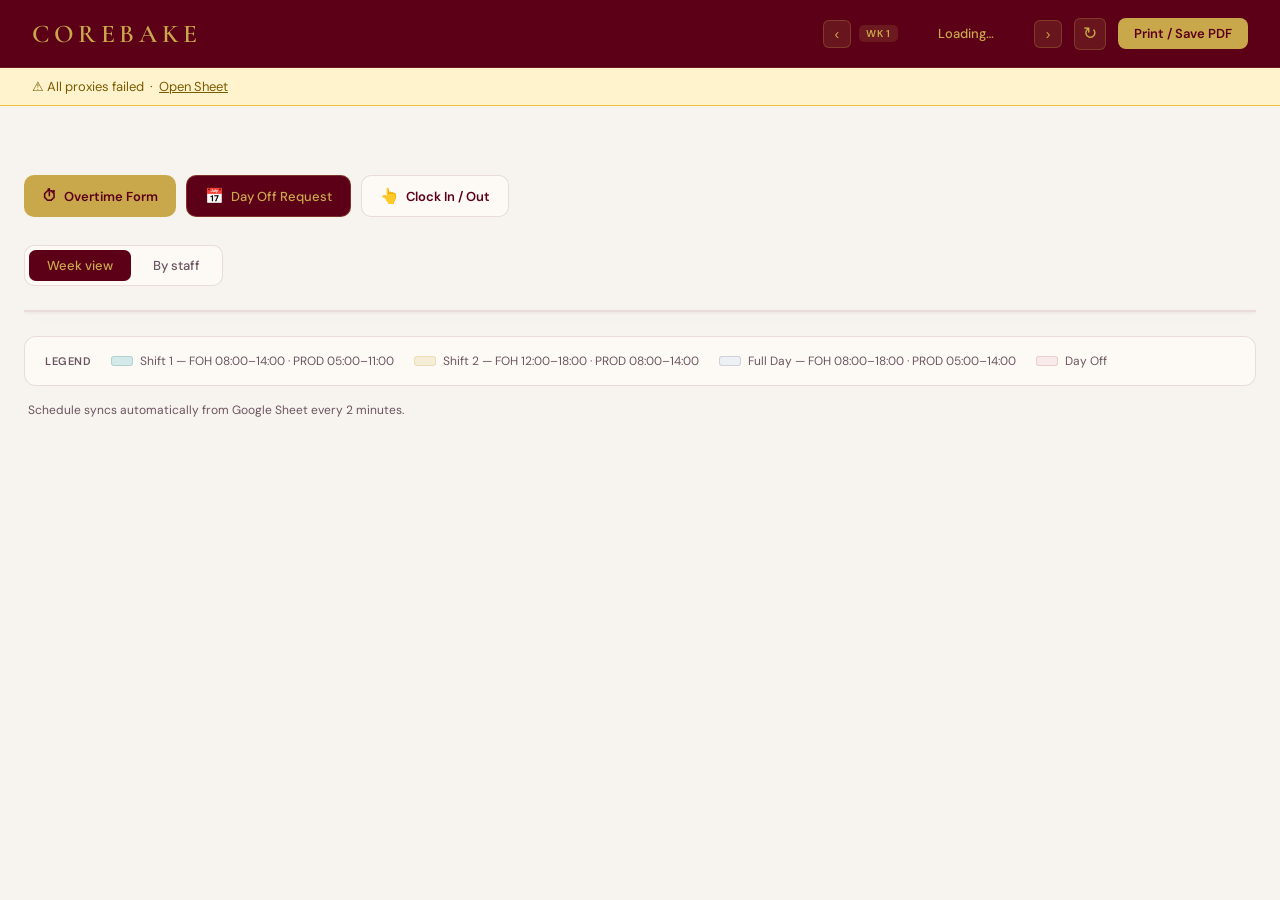
==== commit 12eea3c9: "add record time feature" ====
--- a/index.html
+++ b/index.html
@@ -1,82 +1,1723 @@
-<!DOCTYPE html>
-<html lang="en">
-<head>
-  <meta charset="UTF-8" />
-  <meta name="viewport" content="width=device-width, initial-scale=1.0" />
-  <title>Bakehouse Attendance</title>
-  <link rel="stylesheet" href="style.css" />
-</head>
-<body>
-  <header class="topbar">
-    <h1>Bakehouse Attendance</h1>
-    <p>QR scan + selfie clock in/out</p>
-  </header>
-
-  <main class="layout">
-    <section class="card employee">
-      <h2>Employee Kiosk</h2>
-      <div class="qr-box">
-        <p>Scan this shift QR:</p>
-        <img id="qrImage" alt="Shift QR code" />
-        <p class="hint">Assigned shift token: <strong id="shiftTokenLabel"></strong></p>
-      </div>
-
-      <label for="employeeName">Employee name</label>
-      <input id="employeeName" placeholder="e.g. Rina" />
-
-      <label for="assignedShift">Assigned shift</label>
-      <select id="assignedShift">
-        <option value="morning">Morning (06:00-14:00)</option>
-        <option value="afternoon">Afternoon (14:00-22:00)</option>
-      </select>
-
-      <label for="scanToken">Scanned QR token</label>
-      <input id="scanToken" placeholder="Enter scanned token" />
-
-      <div class="camera-wrap">
-        <video id="camera" autoplay playsinline></video>
-        <canvas id="selfieCanvas" width="320" height="240" hidden></canvas>
-        <img id="selfiePreview" alt="Selfie preview" hidden />
-      </div>
-
-      <div class="row">
-        <button id="startCameraBtn">Start Camera</button>
-        <button id="captureBtn">Capture Selfie</button>
-      </div>
-
-      <div class="row">
-        <button id="clockInBtn" class="primary">Clock In</button>
-        <button id="clockOutBtn" class="danger">Clock Out</button>
-      </div>
-
-      <p id="employeeStatus" class="status"></p>
-    </section>
-
-    <section class="card admin">
-      <h2>Admin Dashboard</h2>
-      <div class="metrics">
-        <div><span id="totalEmployees">0</span><small>Total Employees</small></div>
-        <div><span id="attendedCount">0</span><small>Attended Shift</small></div>
-        <div><span id="missingCount">0</span><small>Not Attended</small></div>
-        <div><span id="overtimeCount">0</span><small>Overtime Employees</small></div>
-      </div>
-
-      <table>
-        <thead>
-          <tr>
-            <th>Name</th>
-            <th>Assigned Shift</th>
-            <th>Clock In</th>
-            <th>Clock Out</th>
-            <th>Attendance</th>
-            <th>Overtime</th>
-          </tr>
-        </thead>
-        <tbody id="attendanceBody"></tbody>
-      </table>
-    </section>
-  </main>
-
-  <script src="script.js"></script>
-</body>
-</html>
+<!DOCTYPE html>
+<html lang="en">
+
+<head>
+    <meta charset="UTF-8">
+    <meta name="viewport" content="width=device-width, initial-scale=1.0">
+    <title>Corebake — Staff Schedule</title>
+    <link
+        href="https://fonts.googleapis.com/css2?family=Cormorant+Garamond:wght@400;500;600&family=DM+Sans:wght@300;400;500;600&display=swap"
+        rel="stylesheet">
+    <style>
+        :root {
+            --bg: #F7F3EE;
+            --warm-white: #FDFAF6;
+            --brand: #5c0018;
+            --brand-deep: #3d0010;
+            --brand-mid: #7a0020;
+            --gold: #C9A84C;
+            --gold-light: #F5EDD6;
+            --gold-pale: #FBF7ED;
+            --gold-dark: #8B6914;
+            --teal: #2D6E6E;
+            --teal-light: #D4EAEA;
+            --rose: #A03030;
+            --rose-pale: #F8EAEA;
+            --slate: #4A5568;
+            --slate-light: #EDF0F5;
+            --ink: #1A0A0E;
+            --ink-muted: #6B5560;
+            --ink-faint: #C4AEB6;
+            --border: rgba(92, 0, 24, 0.12);
+            --shadow: 0 1px 3px rgba(92, 0, 24, 0.08), 0 4px 16px rgba(92, 0, 24, 0.05);
+        }
+
+        * {
+            margin: 0;
+            padding: 0;
+            box-sizing: border-box;
+        }
+
+        body {
+            font-family: 'DM Sans', sans-serif;
+            background: var(--bg);
+            color: var(--ink);
+            min-height: 100vh;
+        }
+
+        /* ─── HEADER ─── */
+        header {
+            background: var(--brand);
+            color: var(--gold);
+            padding: 0 2rem;
+            display: flex;
+            align-items: center;
+            justify-content: space-between;
+            height: 68px;
+            position: sticky;
+            top: 0;
+            z-index: 100;
+            border-bottom: 1px solid rgba(201, 168, 76, 0.15);
+        }
+
+        .logo {
+            font-family: 'Cormorant Garamond', serif;
+            font-size: 1.6rem;
+            font-weight: 600;
+            letter-spacing: 0.18em;
+            text-transform: uppercase;
+            color: var(--gold);
+            display: flex;
+            align-items: center;
+            gap: 0;
+        }
+
+        .logo-icon {
+            display: none;
+        }
+
+        .header-right {
+            display: flex;
+            align-items: center;
+            gap: 12px;
+        }
+
+        .week-nav {
+            display: flex;
+            align-items: center;
+            gap: 8px;
+            font-size: 13px;
+            color: rgba(201, 168, 76, 0.7);
+        }
+
+        .week-nav button {
+            background: rgba(201, 168, 76, 0.12);
+            border: 1px solid rgba(201, 168, 76, 0.25);
+            color: var(--gold);
+            border-radius: 6px;
+            width: 28px;
+            height: 28px;
+            cursor: pointer;
+            font-size: 14px;
+            display: flex;
+            align-items: center;
+            justify-content: center;
+            transition: background 0.15s;
+        }
+
+        .week-nav button:hover {
+            background: rgba(201, 168, 76, 0.22);
+        }
+
+        .week-label {
+            font-weight: 500;
+            color: var(--gold);
+            font-size: 13px;
+            min-width: 120px;
+            text-align: center;
+        }
+
+        .btn-print {
+            background: var(--gold);
+            color: var(--brand);
+            border: none;
+            padding: 7px 16px;
+            border-radius: 8px;
+            font-family: 'DM Sans', sans-serif;
+            font-size: 13px;
+            font-weight: 600;
+            cursor: pointer;
+            transition: opacity 0.15s;
+        }
+
+        .btn-print:hover {
+            opacity: 0.85;
+        }
+
+        /* ─── MAIN ─── */
+        main {
+            max-width: 1300px;
+            margin: 0 auto;
+            padding: 2rem 1.5rem 4rem;
+        }
+
+        /* ─── SUMMARY CARDS ─── */
+        .summary-row {
+            display: grid;
+            grid-template-columns: repeat(auto-fit, minmax(140px, 1fr));
+            gap: 12px;
+            margin-bottom: 2rem;
+        }
+
+        .summary-card {
+            background: var(--warm-white);
+            border: 1px solid var(--border);
+            border-radius: 12px;
+            padding: 1rem 1.25rem;
+        }
+
+        .summary-card .label {
+            font-size: 11px;
+            font-weight: 500;
+            color: var(--ink-muted);
+            text-transform: uppercase;
+            letter-spacing: 0.06em;
+            margin-bottom: 4px;
+        }
+
+        .summary-card .value {
+            font-size: 26px;
+            font-family: 'Cormorant Garamond', serif;
+            font-weight: 600;
+            color: var(--brand);
+            line-height: 1;
+        }
+
+        .summary-card .sub {
+            font-size: 11px;
+            color: var(--ink-faint);
+            margin-top: 4px;
+        }
+
+        /* ─── TABS ─── */
+        .view-tabs {
+            display: flex;
+            gap: 4px;
+            margin-bottom: 1.5rem;
+            background: var(--warm-white);
+            border: 1px solid var(--border);
+            border-radius: 10px;
+            padding: 4px;
+            width: fit-content;
+        }
+
+        .tab-btn {
+            background: none;
+            border: none;
+            padding: 7px 18px;
+            border-radius: 7px;
+            font-family: 'DM Sans', sans-serif;
+            font-size: 13px;
+            font-weight: 500;
+            color: var(--ink-muted);
+            cursor: pointer;
+            transition: all 0.15s;
+        }
+
+        .tab-btn.active {
+            background: var(--brand);
+            color: var(--gold);
+        }
+
+        /* ─── SCHEDULE GRID ─── */
+        .schedule-container {
+            background: var(--warm-white);
+            border: 1px solid var(--border);
+            border-radius: 16px;
+            overflow: hidden;
+            box-shadow: var(--shadow);
+        }
+
+        .schedule-table {
+            width: 100%;
+            border-collapse: collapse;
+        }
+
+        .schedule-table thead tr {
+            background: var(--brand);
+            color: var(--gold);
+        }
+
+        .schedule-table thead th {
+            padding: 14px 12px;
+            text-align: center;
+            font-size: 12px;
+            font-weight: 500;
+            letter-spacing: 0.03em;
+        }
+
+        .schedule-table thead th:first-child {
+            text-align: left;
+            padding-left: 20px;
+            width: 180px;
+        }
+
+        .schedule-table thead th .day-name {
+            font-family: 'Cormorant Garamond', serif;
+            font-weight: 600;
+            font-size: 20px;
+            display: block;
+            line-height: 1;
+            color: var(--gold);
+        }
+
+        .schedule-table thead th .day-sub {
+            font-size: 10px;
+            opacity: 0.6;
+            margin-top: 2px;
+            display: block;
+        }
+
+        .schedule-table thead th.today-header {
+            background: var(--gold);
+            color: var(--brand);
+        }
+
+        .schedule-table thead th.today-header .day-name {
+            color: var(--brand);
+        }
+
+        /* Section dividers */
+        .section-row td {
+            background: rgba(92, 0, 24, 0.04);
+            padding: 8px 20px 4px;
+            font-size: 10px;
+            font-weight: 600;
+            text-transform: uppercase;
+            letter-spacing: 0.08em;
+            color: var(--brand-mid);
+            border-top: 1px solid var(--border);
+        }
+
+        /* Staff rows */
+        .staff-row {
+            border-bottom: 1px solid rgba(92, 0, 24, 0.05);
+            transition: background 0.1s;
+        }
+
+        .staff-row:hover {
+            background: var(--gold-pale);
+        }
+
+        .staff-cell {
+            padding: 12px 20px;
+            vertical-align: middle;
+        }
+
+        .staff-name {
+            font-size: 14px;
+            font-weight: 500;
+            color: var(--ink);
+        }
+
+        .staff-role {
+            font-size: 11px;
+            color: var(--ink-muted);
+            margin-top: 1px;
+        }
+
+        .shift-cell {
+            padding: 8px 6px;
+            text-align: center;
+            vertical-align: middle;
+        }
+
+        /* ─── SHIFT CHIPS ─── */
+        .chip {
+            display: inline-flex;
+            flex-direction: column;
+            align-items: center;
+            justify-content: center;
+            border-radius: 8px;
+            padding: 6px 10px;
+            font-size: 11px;
+            font-weight: 500;
+            min-width: 80px;
+            cursor: pointer;
+            transition: transform 0.1s, opacity 0.1s;
+            line-height: 1.3;
+            user-select: none;
+            position: relative;
+        }
+
+        .chip:hover {
+            transform: scale(1.04);
+        }
+
+        .chip:active {
+            transform: scale(0.97);
+        }
+
+        .chip.am {
+            background: var(--teal-light);
+            color: var(--teal);
+            border: 1px solid rgba(45, 110, 110, 0.2);
+        }
+
+        .chip.pm {
+            background: var(--gold-light);
+            color: #8B6914;
+            border: 1px solid rgba(196, 154, 60, 0.2);
+        }
+
+        .chip.full {
+            background: var(--slate-light);
+            color: var(--slate);
+            border: 1px solid rgba(74, 85, 104, 0.2);
+        }
+
+        .chip.off {
+            background: var(--rose-pale);
+            color: var(--rose);
+            border: 1px solid rgba(160, 48, 48, 0.15);
+            font-style: italic;
+        }
+
+        .chip .chip-time {
+            font-size: 9px;
+            opacity: 0.7;
+            margin-top: 1px;
+            font-weight: 400;
+        }
+
+        /* ─── STAFF VIEW ─── */
+        #view-staff {
+            display: none;
+        }
+
+        .staff-cards {
+            display: grid;
+            grid-template-columns: repeat(auto-fill, minmax(280px, 1fr));
+            gap: 16px;
+        }
+
+        .staff-card {
+            background: var(--warm-white);
+            border: 1px solid var(--border);
+            border-radius: 16px;
+            overflow: hidden;
+            box-shadow: var(--shadow);
+            animation: fadeUp 0.3s ease both;
+        }
+
+        @keyframes fadeUp {
+            from {
+                opacity: 0;
+                transform: translateY(10px);
+            }
+
+            to {
+                opacity: 1;
+                transform: translateY(0);
+            }
+        }
+
+        .staff-card-header {
+            padding: 1rem 1.25rem;
+            display: flex;
+            align-items: center;
+            gap: 12px;
+            border-bottom: 1px solid var(--border);
+        }
+
+        .avatar {
+            width: 42px;
+            height: 42px;
+            border-radius: 50%;
+            display: flex;
+            align-items: center;
+            justify-content: center;
+            font-family: 'DM Serif Display', serif;
+            font-size: 16px;
+            flex-shrink: 0;
+        }
+
+        .avatar.kitchen {
+            background: var(--teal-light);
+            color: var(--teal);
+        }
+
+        .avatar.bar {
+            background: var(--gold-light);
+            color: #8B6914;
+        }
+
+        .avatar.floor {
+            background: var(--slate-light);
+            color: var(--slate);
+        }
+
+        .staff-card-body {
+            padding: 0.75rem 1.25rem 1rem;
+        }
+
+        .week-chips {
+            display: flex;
+            gap: 6px;
+            flex-wrap: wrap;
+        }
+
+        .mini-chip {
+            font-size: 10px;
+            font-weight: 500;
+            padding: 3px 8px;
+            border-radius: 5px;
+        }
+
+        .mini-chip.am {
+            background: var(--teal-light);
+            color: var(--teal);
+        }
+
+        .mini-chip.pm {
+            background: var(--gold-light);
+            color: #8B6914;
+        }
+
+        .mini-chip.full {
+            background: var(--slate-light);
+            color: var(--slate);
+        }
+
+        .mini-chip.off {
+            background: var(--rose-pale);
+            color: var(--rose);
+        }
+
+        /* ─── MODAL ─── */
+        .modal-overlay {
+            display: none;
+            position: fixed;
+            inset: 0;
+            background: rgba(26, 23, 20, 0.5);
+            z-index: 200;
+            align-items: center;
+            justify-content: center;
+        }
+
+        .modal-overlay.open {
+            display: flex;
+        }
+
+        .modal {
+            background: var(--warm-white);
+            border-radius: 20px;
+            padding: 2rem;
+            width: 340px;
+            max-width: 90vw;
+            box-shadow: 0 20px 60px rgba(26, 23, 20, 0.2);
+            animation: popIn 0.2s ease;
+        }
+
+        @keyframes popIn {
+            from {
+                opacity: 0;
+                transform: scale(0.94);
+            }
+
+            to {
+                opacity: 1;
+                transform: scale(1);
+            }
+        }
+
+        .modal h3 {
+            font-family: 'DM Serif Display', serif;
+            font-size: 1.3rem;
+            margin-bottom: 4px;
+        }
+
+        .modal .modal-sub {
+            font-size: 12px;
+            color: var(--ink-muted);
+            margin-bottom: 1.5rem;
+        }
+
+        .shift-options {
+            display: grid;
+            grid-template-columns: 1fr 1fr;
+            gap: 10px;
+            margin-bottom: 1.5rem;
+        }
+
+        .shift-option {
+            border: 2px solid var(--border);
+            border-radius: 12px;
+            padding: 14px 10px;
+            text-align: center;
+            cursor: pointer;
+            transition: all 0.15s;
+            font-family: 'DM Sans', sans-serif;
+        }
+
+        .shift-option:hover {
+            border-color: var(--ink);
+        }
+
+        .shift-option.selected {
+            border-color: var(--ink);
+            background: var(--gold-pale);
+        }
+
+        .shift-option .opt-label {
+            font-size: 13px;
+            font-weight: 600;
+            color: var(--ink);
+        }
+
+        .shift-option .opt-time {
+            font-size: 10px;
+            color: var(--ink-muted);
+            margin-top: 2px;
+        }
+
+        .modal-actions {
+            display: flex;
+            gap: 8px;
+            justify-content: flex-end;
+        }
+
+        .btn-cancel {
+            background: none;
+            border: 1px solid var(--border);
+            border-radius: 8px;
+            padding: 9px 18px;
+            font-family: 'DM Sans', sans-serif;
+            font-size: 13px;
+            cursor: pointer;
+            color: var(--ink-muted);
+            transition: background 0.15s;
+        }
+
+        .btn-cancel:hover {
+            background: var(--cream);
+        }
+
+        .btn-save {
+            background: var(--ink);
+            border: none;
+            border-radius: 8px;
+            padding: 9px 20px;
+            font-family: 'DM Sans', sans-serif;
+            font-size: 13px;
+            font-weight: 500;
+            color: var(--warm-white);
+            cursor: pointer;
+            transition: opacity 0.15s;
+        }
+
+        .btn-save:hover {
+            opacity: 0.8;
+        }
+
+        /* ─── LEGEND ─── */
+        .legend {
+            display: flex;
+            gap: 20px;
+            flex-wrap: wrap;
+            align-items: center;
+            margin-top: 1.5rem;
+            padding: 1rem 1.25rem;
+            background: var(--warm-white);
+            border: 1px solid var(--border);
+            border-radius: 12px;
+        }
+
+        .legend-label {
+            font-size: 11px;
+            font-weight: 600;
+            color: var(--ink-muted);
+            text-transform: uppercase;
+            letter-spacing: 0.05em;
+        }
+
+        .legend-item {
+            display: flex;
+            align-items: center;
+            gap: 7px;
+            font-size: 12px;
+            color: var(--ink-muted);
+        }
+
+        .legend-dot {
+            width: 22px;
+            height: 10px;
+            border-radius: 3px;
+        }
+
+        .note {
+            margin-top: 1rem;
+            font-size: 12px;
+            color: var(--ink-muted);
+            padding-left: 4px;
+        }
+
+        /* ─── PORTAL BUTTONS ─── */
+        .portal-buttons {
+            display: flex;
+            gap: 10px;
+            margin-bottom: 1.75rem;
+            flex-wrap: wrap;
+        }
+
+        .portal-btn {
+            display: inline-flex;
+            align-items: center;
+            gap: 7px;
+            padding: 10px 18px;
+            border-radius: 10px;
+            font-family: 'DM Sans', sans-serif;
+            font-size: 13px;
+            font-weight: 500;
+            text-decoration: none;
+            cursor: pointer;
+            border: none;
+            transition: opacity 0.15s, transform 0.1s;
+        }
+
+        .portal-btn:active {
+            transform: scale(0.97);
+        }
+
+        .portal-btn:hover {
+            opacity: 0.85;
+        }
+
+        .portal-btn.overtime {
+            background: var(--gold);
+            color: var(--brand);
+            font-weight: 600;
+        }
+
+        .portal-btn.dayoff {
+            background: var(--brand);
+            color: var(--gold);
+            border: 1px solid rgba(201, 168, 76, 0.3);
+        }
+
+        .portal-btn.attendance {
+            background: var(--warm-white);
+            color: var(--brand);
+            border: 1.5px solid var(--border);
+            font-weight: 600;
+        }
+
+        .portal-btn-icon {
+            font-size: 15px;
+        }
+
+        /* ─── LEGEND ─── */
+        .legend {
+            display: flex;
+            gap: 20px;
+            flex-wrap: wrap;
+            align-items: center;
+            margin-top: 1.5rem;
+            padding: 1rem 1.25rem;
+            background: var(--warm-white);
+            border: 1px solid var(--border);
+            border-radius: 12px;
+        }
+
+        .legend-label {
+            font-size: 11px;
+            font-weight: 600;
+            color: var(--ink-muted);
+            text-transform: uppercase;
+            letter-spacing: 0.05em;
+        }
+
+        .legend-item {
+            display: flex;
+            align-items: center;
+            gap: 7px;
+            font-size: 12px;
+            color: var(--ink-muted);
+        }
+
+        .legend-dot {
+            width: 22px;
+            height: 10px;
+            border-radius: 3px;
+        }
+
+        .note {
+            margin-top: 1rem;
+            font-size: 12px;
+            color: var(--ink-muted);
+            padding-left: 4px;
+        }
+
+        /* ─── AVATAR ─── */
+        .avatar.kitchen {
+            background: var(--teal-light);
+            color: var(--teal);
+        }
+
+        .avatar.bar {
+            background: var(--gold-light);
+            color: var(--gold-dark);
+        }
+
+        .avatar.floor {
+            background: var(--slate-light);
+            color: var(--slate);
+        }
+
+        /* ─── PRINT ─── */
+        @media print {
+            header {
+                position: static;
+                background: white;
+            }
+
+            .view-tabs,
+            .btn-print,
+            .modal-overlay,
+            .note,
+            .portal-buttons {
+                display: none !important;
+            }
+
+            .chip {
+                cursor: default;
+            }
+
+            body {
+                background: white;
+            }
+
+            main {
+                padding: 1rem;
+            }
+
+            .schedule-table thead tr {
+                background: #5c0018 !important;
+                -webkit-print-color-adjust: exact;
+            }
+        }
+
+        /* ─── MOBILE ─── */
+        @media (max-width: 768px) {
+            header {
+                padding: 0 1rem;
+                height: 60px;
+            }
+
+            .logo {
+                font-size: 1.3rem;
+                letter-spacing: 0.14em;
+            }
+
+            .week-nav .week-label {
+                font-size: 12px;
+                min-width: 80px;
+            }
+
+            main {
+                padding: 1rem 0.75rem 3rem;
+            }
+
+            /* Scrollable week table — stays visible on mobile */
+            .schedule-container {
+                overflow-x: auto;
+                -webkit-overflow-scrolling: touch;
+                border-radius: 12px;
+            }
+
+            .schedule-table {
+                min-width: 560px;
+            }
+
+            .schedule-table thead th {
+                padding: 10px 6px;
+            }
+
+            .schedule-table thead th:first-child {
+                width: 110px;
+                padding-left: 10px;
+            }
+
+            .schedule-table thead th .day-name {
+                font-size: 16px;
+            }
+
+            .staff-cell {
+                padding: 10px 10px;
+            }
+
+            .staff-name {
+                font-size: 13px;
+            }
+
+            .staff-role {
+                font-size: 10px;
+            }
+
+            .shift-cell {
+                padding: 6px 4px;
+            }
+
+            .chip {
+                min-width: 58px;
+                font-size: 10px;
+                padding: 5px 5px;
+            }
+
+            .chip .chip-time {
+                display: none;
+            }
+
+            /* Scroll hint */
+            .schedule-container::after {
+                content: '';
+                position: absolute;
+                right: 0;
+                top: 0;
+                bottom: 0;
+                width: 28px;
+                background: linear-gradient(to right, transparent, rgba(249, 243, 238, 0.8));
+                pointer-events: none;
+                border-radius: 0 12px 12px 0;
+            }
+
+            .schedule-wrap {
+                position: relative;
+            }
+
+            .summary-row {
+                grid-template-columns: repeat(2, 1fr);
+            }
+
+            .summary-card .value {
+                font-size: 22px;
+            }
+
+            .portal-buttons {
+                gap: 8px;
+            }
+
+            .portal-btn {
+                flex: 1;
+                justify-content: center;
+                font-size: 12px;
+                padding: 10px 8px;
+            }
+
+            .view-tabs {
+                width: 100%;
+            }
+
+            .tab-btn {
+                flex: 1;
+                text-align: center;
+                padding: 7px 10px;
+            }
+
+            .btn-print {
+                display: none;
+            }
+
+            /* Hide mobile card view — we use scrollable table instead */
+            #mobile-schedule {
+                display: none !important;
+            }
+        }
+
+        @media (min-width: 769px) {
+            #mobile-schedule {
+                display: none;
+            }
+        }
+
+        /* Mobile day cards — hidden, kept for potential future use */
+        #mobile-schedule {
+            display: none;
+        }
+
+        .mobile-day-group {
+            margin-bottom: 1.25rem;
+        }
+
+        .mobile-day-header {
+            display: flex;
+            align-items: center;
+            gap: 10px;
+            padding: 8px 12px;
+            background: var(--brand);
+            color: var(--gold);
+            border-radius: 10px 10px 0 0;
+            font-size: 13px;
+            font-weight: 500;
+        }
+
+        .mobile-day-header.today {
+            background: var(--gold);
+            color: var(--brand);
+        }
+
+        .mobile-day-num {
+            font-family: 'Cormorant Garamond', serif;
+            font-size: 1.4rem;
+            line-height: 1;
+            font-weight: 600;
+        }
+
+        .mobile-day-name {
+            font-size: 11px;
+            opacity: 0.7;
+        }
+
+        .mobile-day-body {
+            background: var(--warm-white);
+            border: 1px solid var(--border);
+            border-top: none;
+            border-radius: 0 0 10px 10px;
+            overflow: hidden;
+        }
+
+        .mobile-staff-row {
+            display: flex;
+            align-items: center;
+            justify-content: space-between;
+            padding: 10px 14px;
+            border-bottom: 1px solid rgba(92, 0, 24, 0.05);
+            gap: 10px;
+        }
+
+        .mobile-staff-row:last-child {
+            border-bottom: none;
+        }
+
+        .mobile-cat-divider {
+            padding: 5px 14px 2px;
+            font-size: 9px;
+            font-weight: 700;
+            text-transform: uppercase;
+            letter-spacing: 0.08em;
+            color: var(--brand-mid);
+            background: rgba(92, 0, 24, 0.04);
+            border-bottom: 1px solid var(--border);
+        }
+
+        .mobile-name {
+            font-size: 13px;
+            font-weight: 500;
+            color: var(--ink);
+        }
+
+        .mobile-role {
+            font-size: 10px;
+            color: var(--ink-muted);
+        }
+
+        .mobile-chip {
+            font-size: 11px;
+            font-weight: 500;
+            padding: 5px 10px;
+            border-radius: 7px;
+            white-space: nowrap;
+            flex-shrink: 0;
+        }
+
+        .mobile-chip.am {
+            background: var(--teal-light);
+            color: var(--teal);
+        }
+
+        .mobile-chip.pm {
+            background: var(--gold-light);
+            color: var(--gold-dark);
+        }
+
+        .mobile-chip.full {
+            background: var(--slate-light);
+            color: var(--slate);
+        }
+
+        .mobile-chip.off {
+            background: var(--rose-pale);
+            color: var(--rose);
+            font-style: italic;
+        }
+    </style>
+    <style>
+        /* ─── SPLASH SCREEN ─── */
+        #splash {
+            position: fixed;
+            inset: 0;
+            z-index: 9999;
+            background: var(--brand);
+            display: flex;
+            flex-direction: column;
+            align-items: center;
+            justify-content: center;
+            gap: 20px;
+            transition: opacity 0.5s ease, visibility 0.5s ease;
+        }
+
+        #splash.hidden {
+            opacity: 0;
+            visibility: hidden;
+            pointer-events: none;
+        }
+
+        .splash-wordmark {
+            font-family: 'Cormorant Garamond', serif;
+            font-size: 2.8rem;
+            font-weight: 600;
+            letter-spacing: 0.22em;
+            color: var(--gold);
+            text-transform: uppercase;
+        }
+
+        .splash-bar-track {
+            width: 200px;
+            height: 2px;
+            background: rgba(201, 168, 76, 0.2);
+            border-radius: 2px;
+            overflow: hidden;
+        }
+
+        .splash-bar-fill {
+            height: 100%;
+            width: 0%;
+            background: var(--gold);
+            border-radius: 2px;
+            transition: width 0.25s ease;
+        }
+
+        .splash-status {
+            font-size: 12px;
+            color: rgba(201, 168, 76, 0.45);
+            letter-spacing: 0.06em;
+            min-height: 16px;
+        }
+
+        .splash-dots {
+            display: flex;
+            gap: 7px;
+        }
+
+        .splash-dot {
+            width: 6px;
+            height: 6px;
+            border-radius: 50%;
+            background: rgba(201, 168, 76, 0.25);
+            animation: dotpulse 1.2s ease-in-out infinite;
+        }
+
+        .splash-dot:nth-child(2) {
+            animation-delay: 0.2s;
+        }
+
+        .splash-dot:nth-child(3) {
+            animation-delay: 0.4s;
+        }
+
+        @keyframes dotpulse {
+
+            0%,
+            80%,
+            100% {
+                background: rgba(201, 168, 76, 0.25);
+                transform: scale(1);
+            }
+
+            40% {
+                background: var(--gold);
+                transform: scale(1.5);
+            }
+        }
+
+        #app-content {
+            display: none;
+        }
+
+        #app-content.visible {
+            display: block;
+            animation: appFadeIn 0.4s ease;
+        }
+
+        @keyframes appFadeIn {
+            from {
+                opacity: 0;
+                transform: translateY(6px);
+            }
+
+            to {
+                opacity: 1;
+                transform: translateY(0);
+            }
+        }
+
+        #loading-bar {
+            display: none;
+            height: 3px;
+            background: var(--gold);
+            width: 100%;
+            position: sticky;
+            top: 68px;
+            z-index: 99;
+        }
+
+        #error-banner {
+            display: none;
+            background: #FEF3CD;
+            border-bottom: 1px solid #F0C040;
+            padding: 10px 2rem;
+            font-size: 13px;
+            color: #7A5C00;
+        }
+
+        #last-updated {
+            text-align: right;
+            padding: 5px 1.5rem 0;
+            font-size: 11px;
+            color: var(--ink-faint);
+        }
+
+        .chip.unassigned {
+            background: rgba(92, 0, 24, 0.06);
+            color: var(--brand);
+            border: 1px dashed rgba(92, 0, 24, 0.25);
+            font-style: italic;
+            opacity: 0.75;
+        }
+
+        .mini-chip.unassigned {
+            background: rgba(92, 0, 24, 0.06);
+            color: var(--brand);
+            font-style: italic;
+            border: 1px dashed rgba(92, 0, 24, 0.2);
+        }
+
+        .mobile-chip.unassigned {
+            background: rgba(92, 0, 24, 0.06);
+            color: var(--brand);
+            font-style: italic;
+        }
+
+        /* Week badge in header */
+        .week-badge {
+            font-size: 10px;
+            font-weight: 600;
+            letter-spacing: 0.08em;
+            text-transform: uppercase;
+            background: rgba(201, 168, 76, 0.15);
+            color: var(--gold);
+            border-radius: 5px;
+            padding: 2px 7px;
+        }
+
+        .btn-refresh {
+            background: rgba(201, 168, 76, 0.12);
+            border: 1px solid rgba(201, 168, 76, 0.25);
+            color: var(--gold);
+            border-radius: 6px;
+            width: 32px;
+            height: 32px;
+            cursor: pointer;
+            font-size: 17px;
+            display: flex;
+            align-items: center;
+            justify-content: center;
+            transition: background 0.15s;
+        }
+
+        .btn-refresh:hover {
+            background: rgba(201, 168, 76, 0.22);
+        }
+
+        .btn-refresh.spinning {
+            animation: spin 0.7s linear infinite;
+        }
+
+        @keyframes spin {
+            to {
+                transform: rotate(360deg);
+            }
+        }
+    </style>
+</head>
+
+<body>
+
+    <!-- SPLASH -->
+    <div id="splash">
+        <div class="splash-wordmark">Corebake</div>
+        <div class="splash-bar-track">
+            <div class="splash-bar-fill" id="splash-bar"></div>
+        </div>
+        <div class="splash-status" id="splash-status">Loading schedule…</div>
+        <div class="splash-dots">
+            <div class="splash-dot"></div>
+            <div class="splash-dot"></div>
+            <div class="splash-dot"></div>
+        </div>
+    </div>
+
+    <!-- APP -->
+    <div id="app-content">
+
+        <header>
+            <div class="logo">COREBAKE</div>
+            <div class="header-right">
+                <div class="week-nav">
+                    <button onclick="changeWeek(-1)">‹</button>
+                    <span class="week-badge" id="week-badge">Wk 1</span>
+                    <span class="week-label" id="week-label">Loading…</span>
+                    <button onclick="changeWeek(1)">›</button>
+                </div>
+                <button class="btn-refresh" id="refresh-btn" onclick="manualRefresh()"
+                    title="Sync from Google Sheet">↻</button>
+                <button class="btn-print" onclick="window.print()">Print / Save PDF</button>
+            </div>
+        </header>
+
+        <div id="loading-bar"></div>
+        <div id="error-banner"></div>
+        <div id="last-updated"></div>
+
+        <main>
+
+            <!-- Summary -->
+            <div class="summary-row" id="summary-row"></div>
+
+            <!-- Portal Buttons -->
+            <div class="portal-buttons">
+                <a href="overtime-form.html" class="portal-btn overtime">
+                    <span class="portal-btn-icon">⏱</span> Overtime Form
+                </a>
+                <a href="dayoff-form.html" class="portal-btn dayoff">
+                    <span class="portal-btn-icon">📅</span> Day Off Request
+                </a>
+                <a href="attendance.html" class="portal-btn attendance">
+                    <span class="portal-btn-icon">👆</span> Clock In / Out
+                </a>
+            </div>
+
+            <!-- View Tabs -->
+            <div class="view-tabs">
+                <button class="tab-btn active" onclick="switchView('week', this)">Week view</button>
+                <button class="tab-btn" onclick="switchView('staff', this)">By staff</button>
+            </div>
+
+            <!-- Week View -->
+            <div id="view-week">
+                <div class="schedule-wrap">
+                    <div class="schedule-container">
+                        <table class="schedule-table">
+                            <thead>
+                                <tr id="table-header"></tr>
+                            </thead>
+                            <tbody id="table-body"></tbody>
+                        </table>
+                    </div>
+                </div>
+                <div class="legend">
+                    <span class="legend-label">Legend</span>
+                    <div class="legend-item">
+                        <div class="legend-dot"
+                            style="background:var(--teal-light);border:1px solid rgba(45,110,110,0.2)"></div> Shift 1 —
+                        FOH 08:00–14:00 · PROD 05:00–11:00
+                    </div>
+                    <div class="legend-item">
+                        <div class="legend-dot"
+                            style="background:var(--gold-light);border:1px solid rgba(196,154,60,0.2)"></div> Shift 2 —
+                        FOH 12:00–18:00 · PROD 08:00–14:00
+                    </div>
+                    <div class="legend-item">
+                        <div class="legend-dot"
+                            style="background:var(--slate-light);border:1px solid rgba(74,85,104,0.2)"></div> Full Day —
+                        FOH 08:00–18:00 · PROD 05:00–14:00
+                    </div>
+                    <div class="legend-item">
+                        <div class="legend-dot"
+                            style="background:var(--rose-pale);border:1px solid rgba(160,48,48,0.15)"></div> Day Off
+                    </div>
+                </div>
+                <p class="note">Schedule syncs automatically from Google Sheet every 2 minutes.</p>
+            </div>
+
+            <!-- Mobile Schedule (shown on small screens) -->
+            <div id="mobile-schedule"></div>
+
+            <!-- Staff View -->
+            <div id="view-staff">
+                <div class="staff-cards" id="staff-cards"></div>
+            </div>
+
+        </main>
+    </div><!-- /app-content -->
+
+    <!-- Edit Modal -->
+    <div class="modal-overlay" id="modal" onclick="closeModal(event)">
+        <div class="modal">
+            <h3 id="modal-title">Edit Shift</h3>
+            <div class="modal-sub" id="modal-sub"></div>
+            <div class="shift-options" id="shift-options"></div>
+            <div class="modal-actions">
+                <button class="btn-cancel" onclick="closeModal()">Cancel</button>
+                <button class="btn-save" onclick="saveShift()">Save</button>
+            </div>
+        </div>
+    </div>
+
+    <script>
+        // ─── CONFIG ───
+        const SHEET_URL = 'https://docs.google.com/spreadsheets/d/e/2PACX-1vS6FdWT2Oj6_sXZTM7c4K5mnn-j_fxommGtfVx8gcoi8C3zb2nzPNktqiYTWQhqByGyV8TZSYWhgctb/pub?output=csv';
+        const CACHE_KEY = 'corebake_roster_v2';
+        const CACHE_TTL = 90 * 1000;
+        const PROXIES = [
+            u => `https://api.allorigins.win/raw?url=${encodeURIComponent(u)}`,
+            u => `https://api.codetabs.com/v1/proxy?quest=${encodeURIComponent(u)}`,
+            u => `https://corsproxy.io/?${encodeURIComponent(u)}`,
+            u => `https://thingproxy.freeboard.io/fetch/${u}`,
+        ];
+
+        // ─── BIWEEKLY CONFIG ───
+        // BASE_WEEK = start of the first scheduled week (Mon Apr 21 2026)
+        // The schedule covers exactly 2 weeks: week 0 (Day1–Day6) and week 1 (Day7–Day12)
+        // weekOffset is clamped to 0 or 1 — nav wraps cyclically
+        const BASE_WEEK = new Date(2026, 3, 21);
+        const MAX_WEEKS = 2; // biweekly
+
+        const SHIFT_TYPES = {
+            am: { label: 'Shift 1', cls: 'am' },
+            pm: { label: 'Shift 2', cls: 'pm' },
+            full: { label: 'Full Day', cls: 'full' },
+            off: { label: 'Day Off', cls: 'off' },
+            none: { label: 'Unassigned', cls: 'unassigned' },
+        };
+        function shiftTime(type, cat) {
+            if (type === 'off' || type === 'none') return '—';
+            const p = cat === 'kitchen';
+            if (type === 'am') return p ? '05:00–11:00' : '08:00–14:00';
+            if (type === 'pm') return p ? '08:00–14:00' : '12:00–18:00';
+            if (type === 'full') return p ? '05:00–14:00' : '08:00–18:00';
+            return '—';
+        }
+
+        let STAFF = [];
+        let scheduleData = {};
+        let weekOffset = 0;
+        const CAT_LABELS = { kitchen: 'Kitchen', bar: 'Bar & Coffee', floor: 'Floor' };
+        const DAY_NAMES = ['Mon', 'Tue', 'Wed', 'Thu', 'Fri', 'Sat', 'Sun'];
+        const MONTHS = ['Jan', 'Feb', 'Mar', 'Apr', 'May', 'Jun', 'Jul', 'Aug', 'Sep', 'Oct', 'Nov', 'Dec'];
+
+        // ─── SPLASH ───
+        function setSplash(msg, pct) {
+            const s = document.getElementById('splash-status');
+            const b = document.getElementById('splash-bar');
+            if (s) s.textContent = msg;
+            if (b && pct !== undefined) b.style.width = pct + '%';
+        }
+        function hideSplash() {
+            document.getElementById('splash').classList.add('hidden');
+            document.getElementById('app-content').classList.add('visible');
+        }
+
+        // ─── CACHE ───
+        function saveCache(csv) { try { localStorage.setItem(CACHE_KEY, JSON.stringify({ ts: Date.now(), csv })); } catch (e) { } }
+        function loadCache() {
+            try {
+                const r = localStorage.getItem(CACHE_KEY);
+                if (!r) return null;
+                const { ts, csv } = JSON.parse(r);
+                return Date.now() - ts < CACHE_TTL ? csv : null;
+            } catch (e) { return null; }
+        }
+
+        // ─── CSV ───
+        function parseCSV(text) {
+            const lines = text.trim().split(/\r?\n/);
+            const headers = lines[0].split(',').map(c => c.trim().replace(/^"|"$/g, ''));
+            return lines.slice(1).filter(l => l.trim()).map(line => {
+                const cols = []; let cur = '', inQ = false;
+                for (const ch of line) {
+                    if (ch === '"') inQ = !inQ;
+                    else if (ch === ',' && !inQ) { cols.push(cur.trim()); cur = ''; }
+                    else cur += ch;
+                }
+                cols.push(cur.trim());
+                const obj = {};
+                headers.forEach((h, i) => obj[h] = (cols[i] || '').replace(/^"|"$/g, ''));
+                return obj;
+            }).filter(r => (r['Name'] || r['name'] || '').trim());
+        }
+
+        // ─── RACE FETCH ───
+        async function raceFetch(url) {
+            return new Promise((resolve, reject) => {
+                let done = false, fails = 0;
+                PROXIES.forEach(fn => {
+                    fetch(fn(url), { cache: 'no-store' })
+                        .then(r => { if (!r.ok) throw new Error(); return r.text(); })
+                        .then(t => { if (!done && t.length > 20) { done = true; resolve(t); } })
+                        .catch(() => { if (++fails === PROXIES.length && !done) reject(new Error('All proxies failed')); });
+                });
+            });
+        }
+
+        function applyCSV(text) {
+            const rows = parseCSV(text);
+            if (!rows.length) throw new Error('Sheet is empty');
+
+            STAFF = rows.map(r => ({
+                name: (r['Name'] || r['name'] || '').trim(),
+                role: (r['Role'] || r['role'] || '').trim(),
+                cat: (r['Cat'] || r['cat'] || 'floor').toLowerCase().trim(),
+            }));
+
+            // Week 0: Day1–Day6 columns
+            const sched0 = {};
+            rows.forEach((row, si) => {
+                sched0[si] = {};
+                for (let di = 0; di < 6; di++) {
+                    const val = (row[`Day${di + 1}`] || row[`day${di + 1}`] || '').toLowerCase().trim();
+                    sched0[si][di] = ['am', 'pm', 'full', 'off'].includes(val) ? val : 'off';
+                }
+            });
+            scheduleData['w0'] = sched0;
+
+            // Week 1: Day7–Day12 columns — 'none' (Unassigned) if missing
+            const sched1 = {};
+            rows.forEach((row, si) => {
+                sched1[si] = {};
+                for (let di = 0; di < 6; di++) {
+                    const val = (row[`Day${di + 7}`] || row[`day${di + 7}`] || '').toLowerCase().trim();
+                    sched1[si][di] = ['am', 'pm', 'full', 'off'].includes(val) ? val : 'none';
+                }
+            });
+            scheduleData['w1'] = sched1;
+        }
+
+        // ─── FETCH ───
+        async function fetchSheet(isManual = false) {
+            if (isManual) { const b = document.getElementById('refresh-btn'); if (b) b.classList.add('spinning'); hideError(); }
+            const firstLoad = !document.getElementById('app-content').classList.contains('visible');
+            try {
+                if (firstLoad) {
+                    setSplash('Checking cache…', 20);
+                    const cached = loadCache();
+                    if (cached) {
+                        setSplash('Loading…', 65);
+                        applyCSV(cached);
+                        setSplash('Ready!', 100);
+                        // Auto-jump to current week within the biweek
+                        autoSetWeek();
+                        setTimeout(() => { hideSplash(); render(); }, 180);
+                        raceFetch(SHEET_URL).then(t => { saveCache(t); applyCSV(t); render(); syncTime(); }).catch(() => { });
+                        return;
+                    }
+                    setSplash('Fetching schedule…', 35);
+                }
+                const text = await raceFetch(SHEET_URL);
+                saveCache(text);
+                applyCSV(text);
+                if (firstLoad) {
+                    autoSetWeek();
+                    setSplash('Ready!', 100);
+                    setTimeout(() => { hideSplash(); render(); syncTime(); }, 220);
+                } else { render(); syncTime(); }
+            } catch (e) {
+                if (firstLoad) hideSplash();
+                showError(e.message);
+            } finally {
+                const b = document.getElementById('refresh-btn'); if (b) b.classList.remove('spinning');
+            }
+        }
+
+        // Auto-detect which week (0 or 1) today falls in
+        function autoSetWeek() {
+            const today = new Date();
+            today.setHours(0, 0, 0, 0);
+            const week1Start = new Date(BASE_WEEK);
+            const week2Start = new Date(BASE_WEEK);
+            week2Start.setDate(week2Start.getDate() + 7);
+            const week1End = new Date(week2Start); week1End.setDate(week1End.getDate() - 1);
+            const week2End = new Date(week2Start); week2End.setDate(week2End.getDate() + 6);
+
+            if (today >= week2Start && today <= week2End) {
+                weekOffset = 1;
+            } else {
+                weekOffset = 0;
+            }
+        }
+
+        function manualRefresh() { fetchSheet(true); }
+        function syncTime() { const e = document.getElementById('last-updated'); if (e) e.textContent = 'Synced: ' + new Date().toLocaleTimeString(); }
+        function showError(m) { const e = document.getElementById('error-banner'); if (e) { e.innerHTML = '⚠ ' + m + ' &nbsp;·&nbsp; <a href="' + SHEET_URL + '" target="_blank" style="color:inherit;text-decoration:underline">Open Sheet</a>'; e.style.display = 'block'; } }
+        function hideError() { const e = document.getElementById('error-banner'); if (e) e.style.display = 'none'; }
+
+        // ─── HELPERS ───
+        function weekKey(o) { return `w${o}`; }
+
+        function getSchedule(offset) {
+            const key = weekKey(offset);
+            if (!scheduleData[key]) {
+                // Return all-unassigned if not loaded yet
+                const s = {};
+                STAFF.forEach((_, si) => { s[si] = {}; for (let di = 0; di < 6; di++) s[si][di] = 'none'; });
+                scheduleData[key] = s;
+            }
+            return scheduleData[key];
+        }
+
+        function getWeekDates(offset) {
+            return Array.from({ length: 6 }, (_, i) => {
+                const d = new Date(BASE_WEEK);
+                d.setDate(d.getDate() + offset * 7 + i);
+                return d;
+            });
+        }
+        function formatDate(d) { return `${DAY_NAMES[d.getDay() === 0 ? 6 : d.getDay() - 1]} ${d.getDate()}`; }
+        function formatWeekLabel(dates) {
+            return `${MONTHS[dates[0].getMonth()]} ${dates[0].getDate()} – ${dates[5].getDate()}`;
+        }
+
+        // ─── WEEK NAV — clamp to 0 and 1 ───
+        function changeWeek(dir) {
+            weekOffset = (weekOffset + dir + MAX_WEEKS) % MAX_WEEKS;
+            render();
+        }
+
+        // ─── RENDER ───
+        function render() {
+            if (!STAFF.length) return;
+            const dates = getWeekDates(weekOffset);
+            const sched = getSchedule(weekOffset);
+            const weekNum = weekOffset + 1;
+
+            const isUnassigned = scheduleData[`w${weekOffset}`] &&
+                Object.values(scheduleData[`w${weekOffset}`]).every(d =>
+                    Object.values(d).every(v => v === 'none')
+                );
+
+            // Update header
+            const badge = document.getElementById('week-badge');
+            if (badge) badge.textContent = `Wk ${weekNum}`;
+            document.getElementById('week-label').textContent = formatWeekLabel(dates);
+
+            // Show/hide unassigned notice
+            let notice = document.getElementById('unassigned-notice');
+            if (!notice) {
+                notice = document.createElement('div');
+                notice.id = 'unassigned-notice';
+                notice.style.cssText = `background:rgba(92,0,24,0.06);border:1px dashed rgba(92,0,24,0.2);border-radius:10px;padding:12px 16px;font-size:13px;color:var(--brand);margin-bottom:1.25rem;`;
+                document.getElementById('view-week').prepend(notice);
+            }
+            notice.style.display = isUnassigned ? 'block' : 'none';
+            notice.innerHTML = `📋 <strong>Week ${weekNum} (${formatWeekLabel(dates)}) — schedule not yet assigned.</strong> The manager will update this before the week begins.`;
+
+            renderSummary(sched, isUnassigned);
+            renderTable(dates, sched);
+            renderMobile(dates, sched);
+            renderStaffCards(dates, sched);
+        }
+
+        function renderSummary(sched, isUnassigned) {
+            if (isUnassigned) {
+                document.getElementById('summary-row').innerHTML = `
+      <div class="summary-card"><div class="label">Total staff</div><div class="value">${STAFF.length}</div><div class="sub">across all roles</div></div>
+      <div class="summary-card" style="grid-column:span 4"><div class="label">Status</div><div class="value" style="font-size:1.1rem;padding-top:4px">Schedule not yet assigned</div><div class="sub">Check back closer to the week</div></div>`;
+                return;
+            }
+            let total = 0, am = 0, pm = 0, full = 0, off = 0;
+            STAFF.forEach((_, si) => {
+                for (let di = 0; di < 6; di++) {
+                    const t = sched[si] ? sched[si][di] : 'none';
+                    if (t === 'off') off++;
+                    else if (t === 'none') { /* skip */ }
+                    else { total++; if (t === 'am') am++; else if (t === 'pm') pm++; else if (t === 'full') full++; }
+                }
+            });
+            document.getElementById('summary-row').innerHTML = `
+    <div class="summary-card"><div class="label">Total staff</div><div class="value">${STAFF.length}</div><div class="sub">across all roles</div></div>
+    <div class="summary-card"><div class="label">Shifts this week</div><div class="value">${total}</div><div class="sub">${off} days off</div></div>
+    <div class="summary-card"><div class="label">Shift 1 (AM)</div><div class="value">${am}</div><div class="sub">PROD 05:00 · FOH 08:00</div></div>
+    <div class="summary-card"><div class="label">Shift 2 (PM)</div><div class="value">${pm}</div><div class="sub">PROD 08:00 · FOH 12:00</div></div>
+    <div class="summary-card"><div class="label">Full Day</div><div class="value">${full}</div><div class="sub">PROD 05:00 · FOH 08:00</div></div>`;
+        }
+
+        function renderTable(dates, sched) {
+            const today = new Date();
+            let hHtml = `<th>Staff member</th>`;
+            dates.forEach(d => {
+                const isToday = d.toDateString() === today.toDateString();
+                hHtml += `<th class="${isToday ? 'today-header' : ''}"><span class="day-name">${d.getDate()}</span><span class="day-sub">${DAY_NAMES[d.getDay() === 0 ? 6 : d.getDay() - 1]}</span></th>`;
+            });
+            document.getElementById('table-header').innerHTML = hHtml;
+
+            let bHtml = ''; let lastCat = null;
+            STAFF.forEach((s, si) => {
+                if (s.cat !== lastCat) { bHtml += `<tr class="section-row"><td colspan="7">${CAT_LABELS[s.cat] || s.cat}</td></tr>`; lastCat = s.cat; }
+                bHtml += `<tr class="staff-row"><td class="staff-cell"><div class="staff-name">${s.name}</div><div class="staff-role">${s.role}</div></td>`;
+                for (let di = 0; di < 6; di++) {
+                    const type = (sched[si] && sched[si][di]) || 'none';
+                    const sh = SHIFT_TYPES[type] || SHIFT_TYPES.none;
+                    const time = type !== 'none' && type !== 'off' ? `<span class="chip-time">${shiftTime(type, s.cat)}</span>` : '';
+                    bHtml += `<td class="shift-cell"><div class="chip ${sh.cls}">${sh.label}${time}</div></td>`;
+                }
+                bHtml += `</tr>`;
+            });
+            document.getElementById('table-body').innerHTML = bHtml;
+        }
+
+        function renderMobile(dates, sched) {
+            const today = new Date();
+            const CAT_ORDER = ['kitchen', 'floor', 'bar'];
+            let html = '';
+            dates.forEach((d, di) => {
+                const isToday = d.toDateString() === today.toDateString();
+                html += `<div class="mobile-day-group"><div class="mobile-day-header ${isToday ? 'today' : ''}">
+      <span class="mobile-day-num">${d.getDate()}</span>
+      <span class="mobile-day-name">${DAY_NAMES[d.getDay() === 0 ? 6 : d.getDay() - 1]}${isToday ? ' · Today' : ''}</span>
+    </div><div class="mobile-day-body">`;
+                let lastCat = null;
+                const sorted = STAFF.map((s, si) => ({ s, si })).sort((a, b) => CAT_ORDER.indexOf(a.s.cat) - CAT_ORDER.indexOf(b.s.cat));
+                sorted.forEach(({ s, si }) => {
+                    if (s.cat !== lastCat) { html += `<div class="mobile-cat-divider">${CAT_LABELS[s.cat] || s.cat}</div>`; lastCat = s.cat; }
+                    const type = (sched[si] && sched[si][di]) || 'none';
+                    const sh = SHIFT_TYPES[type] || SHIFT_TYPES.none;
+                    const time = type !== 'none' && type !== 'off' ? ' · ' + shiftTime(type, s.cat) : '';
+                    html += `<div class="mobile-staff-row"><div><div class="mobile-name">${s.name}</div><div class="mobile-role">${s.role}</div></div>
+        <div class="mobile-chip ${sh.cls}">${sh.label}${time}</div></div>`;
+                });
+                html += `</div></div>`;
+            });
+            document.getElementById('mobile-schedule').innerHTML = html;
+        }
+
+        function renderStaffCards(dates, sched) {
+            let html = '';
+            STAFF.forEach((s, si) => {
+                const initials = s.name.substring(0, 2).toUpperCase();
+                html += `<div class="staff-card" style="animation-delay:${si * 0.04}s">
+      <div class="staff-card-header">
+        <div class="avatar ${s.cat}">${initials}</div>
+        <div><div style="font-size:15px;font-weight:500">${s.name}</div><div style="font-size:12px;color:var(--ink-muted)">${s.role}</div></div>
+      </div>
+      <div class="staff-card-body">
+        <div style="font-size:11px;color:var(--ink-muted);margin-bottom:8px;text-transform:uppercase;letter-spacing:0.05em;font-weight:500">Week ${weekOffset + 1}</div>
+        <div class="week-chips">`;
+                dates.forEach((d, di) => {
+                    const type = (sched[si] && sched[si][di]) || 'none';
+                    const sh = SHIFT_TYPES[type] || SHIFT_TYPES.none;
+                    html += `<div class="mini-chip ${sh.cls}" title="${formatDate(d)}: ${sh.label}">${d.getDate()} ${sh.label}</div>`;
+                });
+                html += `</div></div></div>`;
+            });
+            document.getElementById('staff-cards').innerHTML = html;
+        }
+
+        // ─── VIEW TABS ───
+        function switchView(view, btn) {
+            document.querySelectorAll('.tab-btn').forEach(b => b.classList.remove('active'));
+            btn.classList.add('active');
+            document.getElementById('view-week').style.display = view === 'week' ? 'block' : 'none';
+            document.getElementById('view-staff').style.display = view === 'staff' ? 'block' : 'none';
+        }
+
+        // ─── MODAL (stub) ───
+        function closeModal(e) { if (e && e.target !== document.getElementById('modal')) return; document.getElementById('modal').classList.remove('open'); }
+        function saveShift() { }
+
+        // ─── INIT ───
+        fetchSheet();
+        setInterval(() => fetchSheet(false), 2 * 60 * 1000);
+    </script>
+</body>
+
+</html>
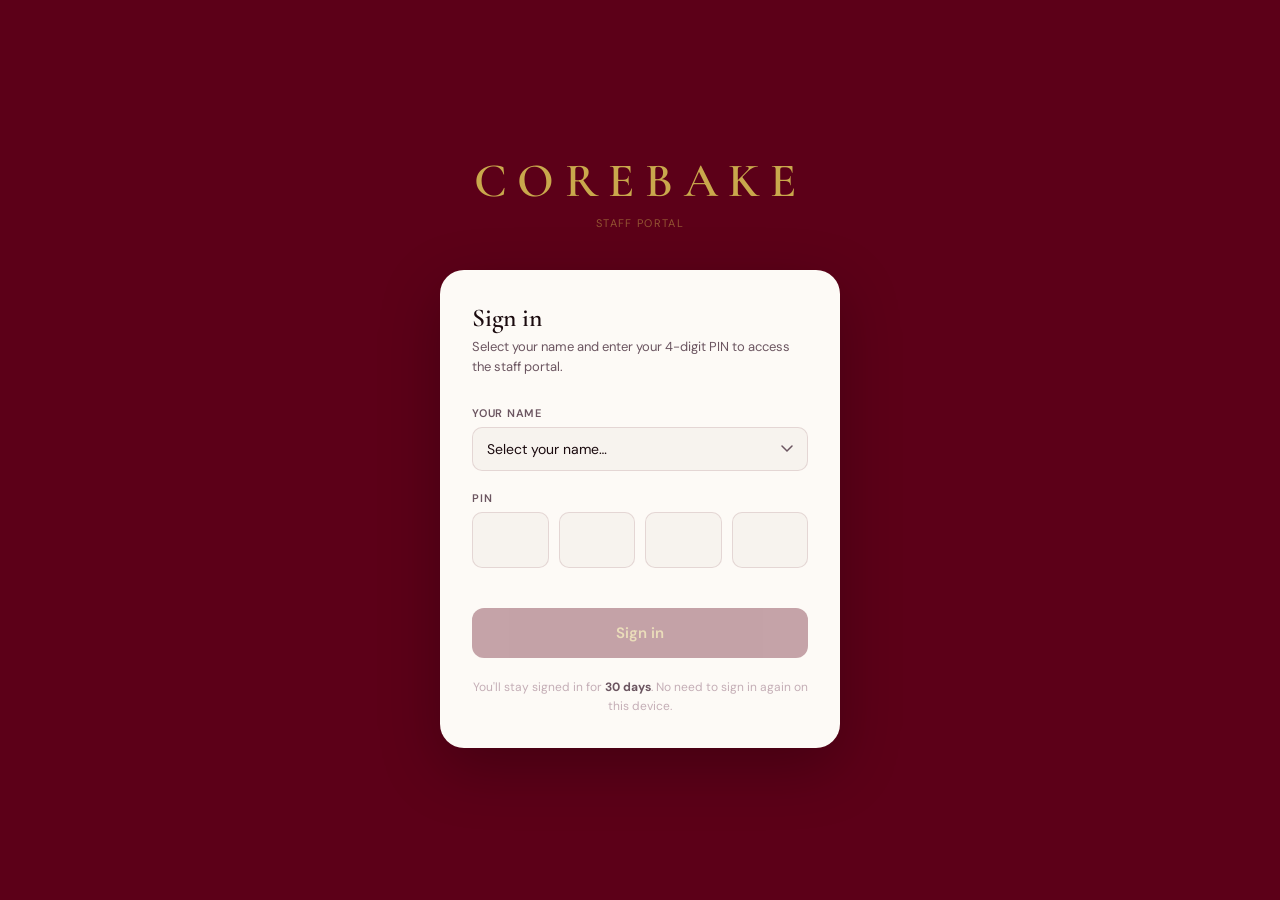
==== commit 7b9e2eb8: "Rename staff-schedule.html to index.html" ====
--- a/index.html
+++ b/index.html
@@ -1,1723 +1,1401 @@
-<!DOCTYPE html>
-<html lang="en">
-
-<head>
-    <meta charset="UTF-8">
-    <meta name="viewport" content="width=device-width, initial-scale=1.0">
-    <title>Corebake — Staff Schedule</title>
-    <link
-        href="https://fonts.googleapis.com/css2?family=Cormorant+Garamond:wght@400;500;600&family=DM+Sans:wght@300;400;500;600&display=swap"
-        rel="stylesheet">
-    <style>
-        :root {
-            --bg: #F7F3EE;
-            --warm-white: #FDFAF6;
-            --brand: #5c0018;
-            --brand-deep: #3d0010;
-            --brand-mid: #7a0020;
-            --gold: #C9A84C;
-            --gold-light: #F5EDD6;
-            --gold-pale: #FBF7ED;
-            --gold-dark: #8B6914;
-            --teal: #2D6E6E;
-            --teal-light: #D4EAEA;
-            --rose: #A03030;
-            --rose-pale: #F8EAEA;
-            --slate: #4A5568;
-            --slate-light: #EDF0F5;
-            --ink: #1A0A0E;
-            --ink-muted: #6B5560;
-            --ink-faint: #C4AEB6;
-            --border: rgba(92, 0, 24, 0.12);
-            --shadow: 0 1px 3px rgba(92, 0, 24, 0.08), 0 4px 16px rgba(92, 0, 24, 0.05);
-        }
-
-        * {
-            margin: 0;
-            padding: 0;
-            box-sizing: border-box;
-        }
-
-        body {
-            font-family: 'DM Sans', sans-serif;
-            background: var(--bg);
-            color: var(--ink);
-            min-height: 100vh;
-        }
-
-        /* ─── HEADER ─── */
-        header {
-            background: var(--brand);
-            color: var(--gold);
-            padding: 0 2rem;
-            display: flex;
-            align-items: center;
-            justify-content: space-between;
-            height: 68px;
-            position: sticky;
-            top: 0;
-            z-index: 100;
-            border-bottom: 1px solid rgba(201, 168, 76, 0.15);
-        }
-
-        .logo {
-            font-family: 'Cormorant Garamond', serif;
-            font-size: 1.6rem;
-            font-weight: 600;
-            letter-spacing: 0.18em;
-            text-transform: uppercase;
-            color: var(--gold);
-            display: flex;
-            align-items: center;
-            gap: 0;
-        }
-
-        .logo-icon {
-            display: none;
-        }
-
-        .header-right {
-            display: flex;
-            align-items: center;
-            gap: 12px;
-        }
-
-        .week-nav {
-            display: flex;
-            align-items: center;
-            gap: 8px;
-            font-size: 13px;
-            color: rgba(201, 168, 76, 0.7);
-        }
-
-        .week-nav button {
-            background: rgba(201, 168, 76, 0.12);
-            border: 1px solid rgba(201, 168, 76, 0.25);
-            color: var(--gold);
-            border-radius: 6px;
-            width: 28px;
-            height: 28px;
-            cursor: pointer;
-            font-size: 14px;
-            display: flex;
-            align-items: center;
-            justify-content: center;
-            transition: background 0.15s;
-        }
-
-        .week-nav button:hover {
-            background: rgba(201, 168, 76, 0.22);
-        }
-
-        .week-label {
-            font-weight: 500;
-            color: var(--gold);
-            font-size: 13px;
-            min-width: 120px;
-            text-align: center;
-        }
-
-        .btn-print {
-            background: var(--gold);
-            color: var(--brand);
-            border: none;
-            padding: 7px 16px;
-            border-radius: 8px;
-            font-family: 'DM Sans', sans-serif;
-            font-size: 13px;
-            font-weight: 600;
-            cursor: pointer;
-            transition: opacity 0.15s;
-        }
-
-        .btn-print:hover {
-            opacity: 0.85;
-        }
-
-        /* ─── MAIN ─── */
-        main {
-            max-width: 1300px;
-            margin: 0 auto;
-            padding: 2rem 1.5rem 4rem;
-        }
-
-        /* ─── SUMMARY CARDS ─── */
-        .summary-row {
-            display: grid;
-            grid-template-columns: repeat(auto-fit, minmax(140px, 1fr));
-            gap: 12px;
-            margin-bottom: 2rem;
-        }
-
-        .summary-card {
-            background: var(--warm-white);
-            border: 1px solid var(--border);
-            border-radius: 12px;
-            padding: 1rem 1.25rem;
-        }
-
-        .summary-card .label {
-            font-size: 11px;
-            font-weight: 500;
-            color: var(--ink-muted);
-            text-transform: uppercase;
-            letter-spacing: 0.06em;
-            margin-bottom: 4px;
-        }
-
-        .summary-card .value {
-            font-size: 26px;
-            font-family: 'Cormorant Garamond', serif;
-            font-weight: 600;
-            color: var(--brand);
-            line-height: 1;
-        }
-
-        .summary-card .sub {
-            font-size: 11px;
-            color: var(--ink-faint);
-            margin-top: 4px;
-        }
-
-        /* ─── TABS ─── */
-        .view-tabs {
-            display: flex;
-            gap: 4px;
-            margin-bottom: 1.5rem;
-            background: var(--warm-white);
-            border: 1px solid var(--border);
-            border-radius: 10px;
-            padding: 4px;
-            width: fit-content;
-        }
-
-        .tab-btn {
-            background: none;
-            border: none;
-            padding: 7px 18px;
-            border-radius: 7px;
-            font-family: 'DM Sans', sans-serif;
-            font-size: 13px;
-            font-weight: 500;
-            color: var(--ink-muted);
-            cursor: pointer;
-            transition: all 0.15s;
-        }
-
-        .tab-btn.active {
-            background: var(--brand);
-            color: var(--gold);
-        }
-
-        /* ─── SCHEDULE GRID ─── */
-        .schedule-container {
-            background: var(--warm-white);
-            border: 1px solid var(--border);
-            border-radius: 16px;
-            overflow: hidden;
-            box-shadow: var(--shadow);
-        }
-
-        .schedule-table {
-            width: 100%;
-            border-collapse: collapse;
-        }
-
-        .schedule-table thead tr {
-            background: var(--brand);
-            color: var(--gold);
-        }
-
-        .schedule-table thead th {
-            padding: 14px 12px;
-            text-align: center;
-            font-size: 12px;
-            font-weight: 500;
-            letter-spacing: 0.03em;
-        }
-
-        .schedule-table thead th:first-child {
-            text-align: left;
-            padding-left: 20px;
-            width: 180px;
-        }
-
-        .schedule-table thead th .day-name {
-            font-family: 'Cormorant Garamond', serif;
-            font-weight: 600;
-            font-size: 20px;
-            display: block;
-            line-height: 1;
-            color: var(--gold);
-        }
-
-        .schedule-table thead th .day-sub {
-            font-size: 10px;
-            opacity: 0.6;
-            margin-top: 2px;
-            display: block;
-        }
-
-        .schedule-table thead th.today-header {
-            background: var(--gold);
-            color: var(--brand);
-        }
-
-        .schedule-table thead th.today-header .day-name {
-            color: var(--brand);
-        }
-
-        /* Section dividers */
-        .section-row td {
-            background: rgba(92, 0, 24, 0.04);
-            padding: 8px 20px 4px;
-            font-size: 10px;
-            font-weight: 600;
-            text-transform: uppercase;
-            letter-spacing: 0.08em;
-            color: var(--brand-mid);
-            border-top: 1px solid var(--border);
-        }
-
-        /* Staff rows */
-        .staff-row {
-            border-bottom: 1px solid rgba(92, 0, 24, 0.05);
-            transition: background 0.1s;
-        }
-
-        .staff-row:hover {
-            background: var(--gold-pale);
-        }
-
-        .staff-cell {
-            padding: 12px 20px;
-            vertical-align: middle;
-        }
-
-        .staff-name {
-            font-size: 14px;
-            font-weight: 500;
-            color: var(--ink);
-        }
-
-        .staff-role {
-            font-size: 11px;
-            color: var(--ink-muted);
-            margin-top: 1px;
-        }
-
-        .shift-cell {
-            padding: 8px 6px;
-            text-align: center;
-            vertical-align: middle;
-        }
-
-        /* ─── SHIFT CHIPS ─── */
-        .chip {
-            display: inline-flex;
-            flex-direction: column;
-            align-items: center;
-            justify-content: center;
-            border-radius: 8px;
-            padding: 6px 10px;
-            font-size: 11px;
-            font-weight: 500;
-            min-width: 80px;
-            cursor: pointer;
-            transition: transform 0.1s, opacity 0.1s;
-            line-height: 1.3;
-            user-select: none;
-            position: relative;
-        }
-
-        .chip:hover {
-            transform: scale(1.04);
-        }
-
-        .chip:active {
-            transform: scale(0.97);
-        }
-
-        .chip.am {
-            background: var(--teal-light);
-            color: var(--teal);
-            border: 1px solid rgba(45, 110, 110, 0.2);
-        }
-
-        .chip.pm {
-            background: var(--gold-light);
-            color: #8B6914;
-            border: 1px solid rgba(196, 154, 60, 0.2);
-        }
-
-        .chip.full {
-            background: var(--slate-light);
-            color: var(--slate);
-            border: 1px solid rgba(74, 85, 104, 0.2);
-        }
-
-        .chip.off {
-            background: var(--rose-pale);
-            color: var(--rose);
-            border: 1px solid rgba(160, 48, 48, 0.15);
-            font-style: italic;
-        }
-
-        .chip .chip-time {
-            font-size: 9px;
-            opacity: 0.7;
-            margin-top: 1px;
-            font-weight: 400;
-        }
-
-        /* ─── STAFF VIEW ─── */
-        #view-staff {
-            display: none;
-        }
-
-        .staff-cards {
-            display: grid;
-            grid-template-columns: repeat(auto-fill, minmax(280px, 1fr));
-            gap: 16px;
-        }
-
-        .staff-card {
-            background: var(--warm-white);
-            border: 1px solid var(--border);
-            border-radius: 16px;
-            overflow: hidden;
-            box-shadow: var(--shadow);
-            animation: fadeUp 0.3s ease both;
-        }
-
-        @keyframes fadeUp {
-            from {
-                opacity: 0;
-                transform: translateY(10px);
-            }
-
-            to {
-                opacity: 1;
-                transform: translateY(0);
-            }
-        }
-
-        .staff-card-header {
-            padding: 1rem 1.25rem;
-            display: flex;
-            align-items: center;
-            gap: 12px;
-            border-bottom: 1px solid var(--border);
-        }
-
-        .avatar {
-            width: 42px;
-            height: 42px;
-            border-radius: 50%;
-            display: flex;
-            align-items: center;
-            justify-content: center;
-            font-family: 'DM Serif Display', serif;
-            font-size: 16px;
-            flex-shrink: 0;
-        }
-
-        .avatar.kitchen {
-            background: var(--teal-light);
-            color: var(--teal);
-        }
-
-        .avatar.bar {
-            background: var(--gold-light);
-            color: #8B6914;
-        }
-
-        .avatar.floor {
-            background: var(--slate-light);
-            color: var(--slate);
-        }
-
-        .staff-card-body {
-            padding: 0.75rem 1.25rem 1rem;
-        }
-
-        .week-chips {
-            display: flex;
-            gap: 6px;
-            flex-wrap: wrap;
-        }
-
-        .mini-chip {
-            font-size: 10px;
-            font-weight: 500;
-            padding: 3px 8px;
-            border-radius: 5px;
-        }
-
-        .mini-chip.am {
-            background: var(--teal-light);
-            color: var(--teal);
-        }
-
-        .mini-chip.pm {
-            background: var(--gold-light);
-            color: #8B6914;
-        }
-
-        .mini-chip.full {
-            background: var(--slate-light);
-            color: var(--slate);
-        }
-
-        .mini-chip.off {
-            background: var(--rose-pale);
-            color: var(--rose);
-        }
-
-        /* ─── MODAL ─── */
-        .modal-overlay {
-            display: none;
-            position: fixed;
-            inset: 0;
-            background: rgba(26, 23, 20, 0.5);
-            z-index: 200;
-            align-items: center;
-            justify-content: center;
-        }
-
-        .modal-overlay.open {
-            display: flex;
-        }
-
-        .modal {
-            background: var(--warm-white);
-            border-radius: 20px;
-            padding: 2rem;
-            width: 340px;
-            max-width: 90vw;
-            box-shadow: 0 20px 60px rgba(26, 23, 20, 0.2);
-            animation: popIn 0.2s ease;
-        }
-
-        @keyframes popIn {
-            from {
-                opacity: 0;
-                transform: scale(0.94);
-            }
-
-            to {
-                opacity: 1;
-                transform: scale(1);
-            }
-        }
-
-        .modal h3 {
-            font-family: 'DM Serif Display', serif;
-            font-size: 1.3rem;
-            margin-bottom: 4px;
-        }
-
-        .modal .modal-sub {
-            font-size: 12px;
-            color: var(--ink-muted);
-            margin-bottom: 1.5rem;
-        }
-
-        .shift-options {
-            display: grid;
-            grid-template-columns: 1fr 1fr;
-            gap: 10px;
-            margin-bottom: 1.5rem;
-        }
-
-        .shift-option {
-            border: 2px solid var(--border);
-            border-radius: 12px;
-            padding: 14px 10px;
-            text-align: center;
-            cursor: pointer;
-            transition: all 0.15s;
-            font-family: 'DM Sans', sans-serif;
-        }
-
-        .shift-option:hover {
-            border-color: var(--ink);
-        }
-
-        .shift-option.selected {
-            border-color: var(--ink);
-            background: var(--gold-pale);
-        }
-
-        .shift-option .opt-label {
-            font-size: 13px;
-            font-weight: 600;
-            color: var(--ink);
-        }
-
-        .shift-option .opt-time {
-            font-size: 10px;
-            color: var(--ink-muted);
-            margin-top: 2px;
-        }
-
-        .modal-actions {
-            display: flex;
-            gap: 8px;
-            justify-content: flex-end;
-        }
-
-        .btn-cancel {
-            background: none;
-            border: 1px solid var(--border);
-            border-radius: 8px;
-            padding: 9px 18px;
-            font-family: 'DM Sans', sans-serif;
-            font-size: 13px;
-            cursor: pointer;
-            color: var(--ink-muted);
-            transition: background 0.15s;
-        }
-
-        .btn-cancel:hover {
-            background: var(--cream);
-        }
-
-        .btn-save {
-            background: var(--ink);
-            border: none;
-            border-radius: 8px;
-            padding: 9px 20px;
-            font-family: 'DM Sans', sans-serif;
-            font-size: 13px;
-            font-weight: 500;
-            color: var(--warm-white);
-            cursor: pointer;
-            transition: opacity 0.15s;
-        }
-
-        .btn-save:hover {
-            opacity: 0.8;
-        }
-
-        /* ─── LEGEND ─── */
-        .legend {
-            display: flex;
-            gap: 20px;
-            flex-wrap: wrap;
-            align-items: center;
-            margin-top: 1.5rem;
-            padding: 1rem 1.25rem;
-            background: var(--warm-white);
-            border: 1px solid var(--border);
-            border-radius: 12px;
-        }
-
-        .legend-label {
-            font-size: 11px;
-            font-weight: 600;
-            color: var(--ink-muted);
-            text-transform: uppercase;
-            letter-spacing: 0.05em;
-        }
-
-        .legend-item {
-            display: flex;
-            align-items: center;
-            gap: 7px;
-            font-size: 12px;
-            color: var(--ink-muted);
-        }
-
-        .legend-dot {
-            width: 22px;
-            height: 10px;
-            border-radius: 3px;
-        }
-
-        .note {
-            margin-top: 1rem;
-            font-size: 12px;
-            color: var(--ink-muted);
-            padding-left: 4px;
-        }
-
-        /* ─── PORTAL BUTTONS ─── */
-        .portal-buttons {
-            display: flex;
-            gap: 10px;
-            margin-bottom: 1.75rem;
-            flex-wrap: wrap;
-        }
-
-        .portal-btn {
-            display: inline-flex;
-            align-items: center;
-            gap: 7px;
-            padding: 10px 18px;
-            border-radius: 10px;
-            font-family: 'DM Sans', sans-serif;
-            font-size: 13px;
-            font-weight: 500;
-            text-decoration: none;
-            cursor: pointer;
-            border: none;
-            transition: opacity 0.15s, transform 0.1s;
-        }
-
-        .portal-btn:active {
-            transform: scale(0.97);
-        }
-
-        .portal-btn:hover {
-            opacity: 0.85;
-        }
-
-        .portal-btn.overtime {
-            background: var(--gold);
-            color: var(--brand);
-            font-weight: 600;
-        }
-
-        .portal-btn.dayoff {
-            background: var(--brand);
-            color: var(--gold);
-            border: 1px solid rgba(201, 168, 76, 0.3);
-        }
-
-        .portal-btn.attendance {
-            background: var(--warm-white);
-            color: var(--brand);
-            border: 1.5px solid var(--border);
-            font-weight: 600;
-        }
-
-        .portal-btn-icon {
-            font-size: 15px;
-        }
-
-        /* ─── LEGEND ─── */
-        .legend {
-            display: flex;
-            gap: 20px;
-            flex-wrap: wrap;
-            align-items: center;
-            margin-top: 1.5rem;
-            padding: 1rem 1.25rem;
-            background: var(--warm-white);
-            border: 1px solid var(--border);
-            border-radius: 12px;
-        }
-
-        .legend-label {
-            font-size: 11px;
-            font-weight: 600;
-            color: var(--ink-muted);
-            text-transform: uppercase;
-            letter-spacing: 0.05em;
-        }
-
-        .legend-item {
-            display: flex;
-            align-items: center;
-            gap: 7px;
-            font-size: 12px;
-            color: var(--ink-muted);
-        }
-
-        .legend-dot {
-            width: 22px;
-            height: 10px;
-            border-radius: 3px;
-        }
-
-        .note {
-            margin-top: 1rem;
-            font-size: 12px;
-            color: var(--ink-muted);
-            padding-left: 4px;
-        }
-
-        /* ─── AVATAR ─── */
-        .avatar.kitchen {
-            background: var(--teal-light);
-            color: var(--teal);
-        }
-
-        .avatar.bar {
-            background: var(--gold-light);
-            color: var(--gold-dark);
-        }
-
-        .avatar.floor {
-            background: var(--slate-light);
-            color: var(--slate);
-        }
-
-        /* ─── PRINT ─── */
-        @media print {
-            header {
-                position: static;
-                background: white;
-            }
-
-            .view-tabs,
-            .btn-print,
-            .modal-overlay,
-            .note,
-            .portal-buttons {
-                display: none !important;
-            }
-
-            .chip {
-                cursor: default;
-            }
-
-            body {
-                background: white;
-            }
-
-            main {
-                padding: 1rem;
-            }
-
-            .schedule-table thead tr {
-                background: #5c0018 !important;
-                -webkit-print-color-adjust: exact;
-            }
-        }
-
-        /* ─── MOBILE ─── */
-        @media (max-width: 768px) {
-            header {
-                padding: 0 1rem;
-                height: 60px;
-            }
-
-            .logo {
-                font-size: 1.3rem;
-                letter-spacing: 0.14em;
-            }
-
-            .week-nav .week-label {
-                font-size: 12px;
-                min-width: 80px;
-            }
-
-            main {
-                padding: 1rem 0.75rem 3rem;
-            }
-
-            /* Scrollable week table — stays visible on mobile */
-            .schedule-container {
-                overflow-x: auto;
-                -webkit-overflow-scrolling: touch;
-                border-radius: 12px;
-            }
-
-            .schedule-table {
-                min-width: 560px;
-            }
-
-            .schedule-table thead th {
-                padding: 10px 6px;
-            }
-
-            .schedule-table thead th:first-child {
-                width: 110px;
-                padding-left: 10px;
-            }
-
-            .schedule-table thead th .day-name {
-                font-size: 16px;
-            }
-
-            .staff-cell {
-                padding: 10px 10px;
-            }
-
-            .staff-name {
-                font-size: 13px;
-            }
-
-            .staff-role {
-                font-size: 10px;
-            }
-
-            .shift-cell {
-                padding: 6px 4px;
-            }
-
-            .chip {
-                min-width: 58px;
-                font-size: 10px;
-                padding: 5px 5px;
-            }
-
-            .chip .chip-time {
-                display: none;
-            }
-
-            /* Scroll hint */
-            .schedule-container::after {
-                content: '';
-                position: absolute;
-                right: 0;
-                top: 0;
-                bottom: 0;
-                width: 28px;
-                background: linear-gradient(to right, transparent, rgba(249, 243, 238, 0.8));
-                pointer-events: none;
-                border-radius: 0 12px 12px 0;
-            }
-
-            .schedule-wrap {
-                position: relative;
-            }
-
-            .summary-row {
-                grid-template-columns: repeat(2, 1fr);
-            }
-
-            .summary-card .value {
-                font-size: 22px;
-            }
-
-            .portal-buttons {
-                gap: 8px;
-            }
-
-            .portal-btn {
-                flex: 1;
-                justify-content: center;
-                font-size: 12px;
-                padding: 10px 8px;
-            }
-
-            .view-tabs {
-                width: 100%;
-            }
-
-            .tab-btn {
-                flex: 1;
-                text-align: center;
-                padding: 7px 10px;
-            }
-
-            .btn-print {
-                display: none;
-            }
-
-            /* Hide mobile card view — we use scrollable table instead */
-            #mobile-schedule {
-                display: none !important;
-            }
-        }
-
-        @media (min-width: 769px) {
-            #mobile-schedule {
-                display: none;
-            }
-        }
-
-        /* Mobile day cards — hidden, kept for potential future use */
-        #mobile-schedule {
-            display: none;
-        }
-
-        .mobile-day-group {
-            margin-bottom: 1.25rem;
-        }
-
-        .mobile-day-header {
-            display: flex;
-            align-items: center;
-            gap: 10px;
-            padding: 8px 12px;
-            background: var(--brand);
-            color: var(--gold);
-            border-radius: 10px 10px 0 0;
-            font-size: 13px;
-            font-weight: 500;
-        }
-
-        .mobile-day-header.today {
-            background: var(--gold);
-            color: var(--brand);
-        }
-
-        .mobile-day-num {
-            font-family: 'Cormorant Garamond', serif;
-            font-size: 1.4rem;
-            line-height: 1;
-            font-weight: 600;
-        }
-
-        .mobile-day-name {
-            font-size: 11px;
-            opacity: 0.7;
-        }
-
-        .mobile-day-body {
-            background: var(--warm-white);
-            border: 1px solid var(--border);
-            border-top: none;
-            border-radius: 0 0 10px 10px;
-            overflow: hidden;
-        }
-
-        .mobile-staff-row {
-            display: flex;
-            align-items: center;
-            justify-content: space-between;
-            padding: 10px 14px;
-            border-bottom: 1px solid rgba(92, 0, 24, 0.05);
-            gap: 10px;
-        }
-
-        .mobile-staff-row:last-child {
-            border-bottom: none;
-        }
-
-        .mobile-cat-divider {
-            padding: 5px 14px 2px;
-            font-size: 9px;
-            font-weight: 700;
-            text-transform: uppercase;
-            letter-spacing: 0.08em;
-            color: var(--brand-mid);
-            background: rgba(92, 0, 24, 0.04);
-            border-bottom: 1px solid var(--border);
-        }
-
-        .mobile-name {
-            font-size: 13px;
-            font-weight: 500;
-            color: var(--ink);
-        }
-
-        .mobile-role {
-            font-size: 10px;
-            color: var(--ink-muted);
-        }
-
-        .mobile-chip {
-            font-size: 11px;
-            font-weight: 500;
-            padding: 5px 10px;
-            border-radius: 7px;
-            white-space: nowrap;
-            flex-shrink: 0;
-        }
-
-        .mobile-chip.am {
-            background: var(--teal-light);
-            color: var(--teal);
-        }
-
-        .mobile-chip.pm {
-            background: var(--gold-light);
-            color: var(--gold-dark);
-        }
-
-        .mobile-chip.full {
-            background: var(--slate-light);
-            color: var(--slate);
-        }
-
-        .mobile-chip.off {
-            background: var(--rose-pale);
-            color: var(--rose);
-            font-style: italic;
-        }
-    </style>
-    <style>
-        /* ─── SPLASH SCREEN ─── */
-        #splash {
-            position: fixed;
-            inset: 0;
-            z-index: 9999;
-            background: var(--brand);
-            display: flex;
-            flex-direction: column;
-            align-items: center;
-            justify-content: center;
-            gap: 20px;
-            transition: opacity 0.5s ease, visibility 0.5s ease;
-        }
-
-        #splash.hidden {
-            opacity: 0;
-            visibility: hidden;
-            pointer-events: none;
-        }
-
-        .splash-wordmark {
-            font-family: 'Cormorant Garamond', serif;
-            font-size: 2.8rem;
-            font-weight: 600;
-            letter-spacing: 0.22em;
-            color: var(--gold);
-            text-transform: uppercase;
-        }
-
-        .splash-bar-track {
-            width: 200px;
-            height: 2px;
-            background: rgba(201, 168, 76, 0.2);
-            border-radius: 2px;
-            overflow: hidden;
-        }
-
-        .splash-bar-fill {
-            height: 100%;
-            width: 0%;
-            background: var(--gold);
-            border-radius: 2px;
-            transition: width 0.25s ease;
-        }
-
-        .splash-status {
-            font-size: 12px;
-            color: rgba(201, 168, 76, 0.45);
-            letter-spacing: 0.06em;
-            min-height: 16px;
-        }
-
-        .splash-dots {
-            display: flex;
-            gap: 7px;
-        }
-
-        .splash-dot {
-            width: 6px;
-            height: 6px;
-            border-radius: 50%;
-            background: rgba(201, 168, 76, 0.25);
-            animation: dotpulse 1.2s ease-in-out infinite;
-        }
-
-        .splash-dot:nth-child(2) {
-            animation-delay: 0.2s;
-        }
-
-        .splash-dot:nth-child(3) {
-            animation-delay: 0.4s;
-        }
-
-        @keyframes dotpulse {
-
-            0%,
-            80%,
-            100% {
-                background: rgba(201, 168, 76, 0.25);
-                transform: scale(1);
-            }
-
-            40% {
-                background: var(--gold);
-                transform: scale(1.5);
-            }
-        }
-
-        #app-content {
-            display: none;
-        }
-
-        #app-content.visible {
-            display: block;
-            animation: appFadeIn 0.4s ease;
-        }
-
-        @keyframes appFadeIn {
-            from {
-                opacity: 0;
-                transform: translateY(6px);
-            }
-
-            to {
-                opacity: 1;
-                transform: translateY(0);
-            }
-        }
-
-        #loading-bar {
-            display: none;
-            height: 3px;
-            background: var(--gold);
-            width: 100%;
-            position: sticky;
-            top: 68px;
-            z-index: 99;
-        }
-
-        #error-banner {
-            display: none;
-            background: #FEF3CD;
-            border-bottom: 1px solid #F0C040;
-            padding: 10px 2rem;
-            font-size: 13px;
-            color: #7A5C00;
-        }
-
-        #last-updated {
-            text-align: right;
-            padding: 5px 1.5rem 0;
-            font-size: 11px;
-            color: var(--ink-faint);
-        }
-
-        .chip.unassigned {
-            background: rgba(92, 0, 24, 0.06);
-            color: var(--brand);
-            border: 1px dashed rgba(92, 0, 24, 0.25);
-            font-style: italic;
-            opacity: 0.75;
-        }
-
-        .mini-chip.unassigned {
-            background: rgba(92, 0, 24, 0.06);
-            color: var(--brand);
-            font-style: italic;
-            border: 1px dashed rgba(92, 0, 24, 0.2);
-        }
-
-        .mobile-chip.unassigned {
-            background: rgba(92, 0, 24, 0.06);
-            color: var(--brand);
-            font-style: italic;
-        }
-
-        /* Week badge in header */
-        .week-badge {
-            font-size: 10px;
-            font-weight: 600;
-            letter-spacing: 0.08em;
-            text-transform: uppercase;
-            background: rgba(201, 168, 76, 0.15);
-            color: var(--gold);
-            border-radius: 5px;
-            padding: 2px 7px;
-        }
-
-        .btn-refresh {
-            background: rgba(201, 168, 76, 0.12);
-            border: 1px solid rgba(201, 168, 76, 0.25);
-            color: var(--gold);
-            border-radius: 6px;
-            width: 32px;
-            height: 32px;
-            cursor: pointer;
-            font-size: 17px;
-            display: flex;
-            align-items: center;
-            justify-content: center;
-            transition: background 0.15s;
-        }
-
-        .btn-refresh:hover {
-            background: rgba(201, 168, 76, 0.22);
-        }
-
-        .btn-refresh.spinning {
-            animation: spin 0.7s linear infinite;
-        }
-
-        @keyframes spin {
-            to {
-                transform: rotate(360deg);
-            }
-        }
-    </style>
-</head>
-
-<body>
-
-    <!-- SPLASH -->
-    <div id="splash">
-        <div class="splash-wordmark">Corebake</div>
-        <div class="splash-bar-track">
-            <div class="splash-bar-fill" id="splash-bar"></div>
-        </div>
-        <div class="splash-status" id="splash-status">Loading schedule…</div>
-        <div class="splash-dots">
-            <div class="splash-dot"></div>
-            <div class="splash-dot"></div>
-            <div class="splash-dot"></div>
-        </div>
-    </div>
-
-    <!-- APP -->
-    <div id="app-content">
-
-        <header>
-            <div class="logo">COREBAKE</div>
-            <div class="header-right">
-                <div class="week-nav">
-                    <button onclick="changeWeek(-1)">‹</button>
-                    <span class="week-badge" id="week-badge">Wk 1</span>
-                    <span class="week-label" id="week-label">Loading…</span>
-                    <button onclick="changeWeek(1)">›</button>
-                </div>
-                <button class="btn-refresh" id="refresh-btn" onclick="manualRefresh()"
-                    title="Sync from Google Sheet">↻</button>
-                <button class="btn-print" onclick="window.print()">Print / Save PDF</button>
-            </div>
-        </header>
-
-        <div id="loading-bar"></div>
-        <div id="error-banner"></div>
-        <div id="last-updated"></div>
-
-        <main>
-
-            <!-- Summary -->
-            <div class="summary-row" id="summary-row"></div>
-
-            <!-- Portal Buttons -->
-            <div class="portal-buttons">
-                <a href="overtime-form.html" class="portal-btn overtime">
-                    <span class="portal-btn-icon">⏱</span> Overtime Form
-                </a>
-                <a href="dayoff-form.html" class="portal-btn dayoff">
-                    <span class="portal-btn-icon">📅</span> Day Off Request
-                </a>
-                <a href="attendance.html" class="portal-btn attendance">
-                    <span class="portal-btn-icon">👆</span> Clock In / Out
-                </a>
-            </div>
-
-            <!-- View Tabs -->
-            <div class="view-tabs">
-                <button class="tab-btn active" onclick="switchView('week', this)">Week view</button>
-                <button class="tab-btn" onclick="switchView('staff', this)">By staff</button>
-            </div>
-
-            <!-- Week View -->
-            <div id="view-week">
-                <div class="schedule-wrap">
-                    <div class="schedule-container">
-                        <table class="schedule-table">
-                            <thead>
-                                <tr id="table-header"></tr>
-                            </thead>
-                            <tbody id="table-body"></tbody>
-                        </table>
-                    </div>
-                </div>
-                <div class="legend">
-                    <span class="legend-label">Legend</span>
-                    <div class="legend-item">
-                        <div class="legend-dot"
-                            style="background:var(--teal-light);border:1px solid rgba(45,110,110,0.2)"></div> Shift 1 —
-                        FOH 08:00–14:00 · PROD 05:00–11:00
-                    </div>
-                    <div class="legend-item">
-                        <div class="legend-dot"
-                            style="background:var(--gold-light);border:1px solid rgba(196,154,60,0.2)"></div> Shift 2 —
-                        FOH 12:00–18:00 · PROD 08:00–14:00
-                    </div>
-                    <div class="legend-item">
-                        <div class="legend-dot"
-                            style="background:var(--slate-light);border:1px solid rgba(74,85,104,0.2)"></div> Full Day —
-                        FOH 08:00–18:00 · PROD 05:00–14:00
-                    </div>
-                    <div class="legend-item">
-                        <div class="legend-dot"
-                            style="background:var(--rose-pale);border:1px solid rgba(160,48,48,0.15)"></div> Day Off
-                    </div>
-                </div>
-                <p class="note">Schedule syncs automatically from Google Sheet every 2 minutes.</p>
-            </div>
-
-            <!-- Mobile Schedule (shown on small screens) -->
-            <div id="mobile-schedule"></div>
-
-            <!-- Staff View -->
-            <div id="view-staff">
-                <div class="staff-cards" id="staff-cards"></div>
-            </div>
-
-        </main>
-    </div><!-- /app-content -->
-
-    <!-- Edit Modal -->
-    <div class="modal-overlay" id="modal" onclick="closeModal(event)">
-        <div class="modal">
-            <h3 id="modal-title">Edit Shift</h3>
-            <div class="modal-sub" id="modal-sub"></div>
-            <div class="shift-options" id="shift-options"></div>
-            <div class="modal-actions">
-                <button class="btn-cancel" onclick="closeModal()">Cancel</button>
-                <button class="btn-save" onclick="saveShift()">Save</button>
-            </div>
-        </div>
-    </div>
-
-    <script>
-        // ─── CONFIG ───
-        const SHEET_URL = 'https://docs.google.com/spreadsheets/d/e/2PACX-1vS6FdWT2Oj6_sXZTM7c4K5mnn-j_fxommGtfVx8gcoi8C3zb2nzPNktqiYTWQhqByGyV8TZSYWhgctb/pub?output=csv';
-        const CACHE_KEY = 'corebake_roster_v2';
-        const CACHE_TTL = 90 * 1000;
-        const PROXIES = [
-            u => `https://api.allorigins.win/raw?url=${encodeURIComponent(u)}`,
-            u => `https://api.codetabs.com/v1/proxy?quest=${encodeURIComponent(u)}`,
-            u => `https://corsproxy.io/?${encodeURIComponent(u)}`,
-            u => `https://thingproxy.freeboard.io/fetch/${u}`,
-        ];
-
-        // ─── BIWEEKLY CONFIG ───
-        // BASE_WEEK = start of the first scheduled week (Mon Apr 21 2026)
-        // The schedule covers exactly 2 weeks: week 0 (Day1–Day6) and week 1 (Day7–Day12)
-        // weekOffset is clamped to 0 or 1 — nav wraps cyclically
-        const BASE_WEEK = new Date(2026, 3, 21);
-        const MAX_WEEKS = 2; // biweekly
-
-        const SHIFT_TYPES = {
-            am: { label: 'Shift 1', cls: 'am' },
-            pm: { label: 'Shift 2', cls: 'pm' },
-            full: { label: 'Full Day', cls: 'full' },
-            off: { label: 'Day Off', cls: 'off' },
-            none: { label: 'Unassigned', cls: 'unassigned' },
-        };
-        function shiftTime(type, cat) {
-            if (type === 'off' || type === 'none') return '—';
-            const p = cat === 'kitchen';
-            if (type === 'am') return p ? '05:00–11:00' : '08:00–14:00';
-            if (type === 'pm') return p ? '08:00–14:00' : '12:00–18:00';
-            if (type === 'full') return p ? '05:00–14:00' : '08:00–18:00';
-            return '—';
-        }
-
-        let STAFF = [];
-        let scheduleData = {};
-        let weekOffset = 0;
-        const CAT_LABELS = { kitchen: 'Kitchen', bar: 'Bar & Coffee', floor: 'Floor' };
-        const DAY_NAMES = ['Mon', 'Tue', 'Wed', 'Thu', 'Fri', 'Sat', 'Sun'];
-        const MONTHS = ['Jan', 'Feb', 'Mar', 'Apr', 'May', 'Jun', 'Jul', 'Aug', 'Sep', 'Oct', 'Nov', 'Dec'];
-
-        // ─── SPLASH ───
-        function setSplash(msg, pct) {
-            const s = document.getElementById('splash-status');
-            const b = document.getElementById('splash-bar');
-            if (s) s.textContent = msg;
-            if (b && pct !== undefined) b.style.width = pct + '%';
-        }
-        function hideSplash() {
-            document.getElementById('splash').classList.add('hidden');
-            document.getElementById('app-content').classList.add('visible');
-        }
-
-        // ─── CACHE ───
-        function saveCache(csv) { try { localStorage.setItem(CACHE_KEY, JSON.stringify({ ts: Date.now(), csv })); } catch (e) { } }
-        function loadCache() {
-            try {
-                const r = localStorage.getItem(CACHE_KEY);
-                if (!r) return null;
-                const { ts, csv } = JSON.parse(r);
-                return Date.now() - ts < CACHE_TTL ? csv : null;
-            } catch (e) { return null; }
-        }
-
-        // ─── CSV ───
-        function parseCSV(text) {
-            const lines = text.trim().split(/\r?\n/);
-            const headers = lines[0].split(',').map(c => c.trim().replace(/^"|"$/g, ''));
-            return lines.slice(1).filter(l => l.trim()).map(line => {
-                const cols = []; let cur = '', inQ = false;
-                for (const ch of line) {
-                    if (ch === '"') inQ = !inQ;
-                    else if (ch === ',' && !inQ) { cols.push(cur.trim()); cur = ''; }
-                    else cur += ch;
-                }
-                cols.push(cur.trim());
-                const obj = {};
-                headers.forEach((h, i) => obj[h] = (cols[i] || '').replace(/^"|"$/g, ''));
-                return obj;
-            }).filter(r => (r['Name'] || r['name'] || '').trim());
-        }
-
-        // ─── RACE FETCH ───
-        async function raceFetch(url) {
-            return new Promise((resolve, reject) => {
-                let done = false, fails = 0;
-                PROXIES.forEach(fn => {
-                    fetch(fn(url), { cache: 'no-store' })
-                        .then(r => { if (!r.ok) throw new Error(); return r.text(); })
-                        .then(t => { if (!done && t.length > 20) { done = true; resolve(t); } })
-                        .catch(() => { if (++fails === PROXIES.length && !done) reject(new Error('All proxies failed')); });
-                });
-            });
-        }
-
-        function applyCSV(text) {
-            const rows = parseCSV(text);
-            if (!rows.length) throw new Error('Sheet is empty');
-
-            STAFF = rows.map(r => ({
-                name: (r['Name'] || r['name'] || '').trim(),
-                role: (r['Role'] || r['role'] || '').trim(),
-                cat: (r['Cat'] || r['cat'] || 'floor').toLowerCase().trim(),
-            }));
-
-            // Week 0: Day1–Day6 columns
-            const sched0 = {};
-            rows.forEach((row, si) => {
-                sched0[si] = {};
-                for (let di = 0; di < 6; di++) {
-                    const val = (row[`Day${di + 1}`] || row[`day${di + 1}`] || '').toLowerCase().trim();
-                    sched0[si][di] = ['am', 'pm', 'full', 'off'].includes(val) ? val : 'off';
-                }
-            });
-            scheduleData['w0'] = sched0;
-
-            // Week 1: Day7–Day12 columns — 'none' (Unassigned) if missing
-            const sched1 = {};
-            rows.forEach((row, si) => {
-                sched1[si] = {};
-                for (let di = 0; di < 6; di++) {
-                    const val = (row[`Day${di + 7}`] || row[`day${di + 7}`] || '').toLowerCase().trim();
-                    sched1[si][di] = ['am', 'pm', 'full', 'off'].includes(val) ? val : 'none';
-                }
-            });
-            scheduleData['w1'] = sched1;
-        }
-
-        // ─── FETCH ───
-        async function fetchSheet(isManual = false) {
-            if (isManual) { const b = document.getElementById('refresh-btn'); if (b) b.classList.add('spinning'); hideError(); }
-            const firstLoad = !document.getElementById('app-content').classList.contains('visible');
-            try {
-                if (firstLoad) {
-                    setSplash('Checking cache…', 20);
-                    const cached = loadCache();
-                    if (cached) {
-                        setSplash('Loading…', 65);
-                        applyCSV(cached);
-                        setSplash('Ready!', 100);
-                        // Auto-jump to current week within the biweek
-                        autoSetWeek();
-                        setTimeout(() => { hideSplash(); render(); }, 180);
-                        raceFetch(SHEET_URL).then(t => { saveCache(t); applyCSV(t); render(); syncTime(); }).catch(() => { });
-                        return;
-                    }
-                    setSplash('Fetching schedule…', 35);
-                }
-                const text = await raceFetch(SHEET_URL);
-                saveCache(text);
-                applyCSV(text);
-                if (firstLoad) {
-                    autoSetWeek();
-                    setSplash('Ready!', 100);
-                    setTimeout(() => { hideSplash(); render(); syncTime(); }, 220);
-                } else { render(); syncTime(); }
-            } catch (e) {
-                if (firstLoad) hideSplash();
-                showError(e.message);
-            } finally {
-                const b = document.getElementById('refresh-btn'); if (b) b.classList.remove('spinning');
-            }
-        }
-
-        // Auto-detect which week (0 or 1) today falls in
-        function autoSetWeek() {
-            const today = new Date();
-            today.setHours(0, 0, 0, 0);
-            const week1Start = new Date(BASE_WEEK);
-            const week2Start = new Date(BASE_WEEK);
-            week2Start.setDate(week2Start.getDate() + 7);
-            const week1End = new Date(week2Start); week1End.setDate(week1End.getDate() - 1);
-            const week2End = new Date(week2Start); week2End.setDate(week2End.getDate() + 6);
-
-            if (today >= week2Start && today <= week2End) {
-                weekOffset = 1;
-            } else {
-                weekOffset = 0;
-            }
-        }
-
-        function manualRefresh() { fetchSheet(true); }
-        function syncTime() { const e = document.getElementById('last-updated'); if (e) e.textContent = 'Synced: ' + new Date().toLocaleTimeString(); }
-        function showError(m) { const e = document.getElementById('error-banner'); if (e) { e.innerHTML = '⚠ ' + m + ' &nbsp;·&nbsp; <a href="' + SHEET_URL + '" target="_blank" style="color:inherit;text-decoration:underline">Open Sheet</a>'; e.style.display = 'block'; } }
-        function hideError() { const e = document.getElementById('error-banner'); if (e) e.style.display = 'none'; }
-
-        // ─── HELPERS ───
-        function weekKey(o) { return `w${o}`; }
-
-        function getSchedule(offset) {
-            const key = weekKey(offset);
-            if (!scheduleData[key]) {
-                // Return all-unassigned if not loaded yet
-                const s = {};
-                STAFF.forEach((_, si) => { s[si] = {}; for (let di = 0; di < 6; di++) s[si][di] = 'none'; });
-                scheduleData[key] = s;
-            }
-            return scheduleData[key];
-        }
-
-        function getWeekDates(offset) {
-            return Array.from({ length: 6 }, (_, i) => {
-                const d = new Date(BASE_WEEK);
-                d.setDate(d.getDate() + offset * 7 + i);
-                return d;
-            });
-        }
-        function formatDate(d) { return `${DAY_NAMES[d.getDay() === 0 ? 6 : d.getDay() - 1]} ${d.getDate()}`; }
-        function formatWeekLabel(dates) {
-            return `${MONTHS[dates[0].getMonth()]} ${dates[0].getDate()} – ${dates[5].getDate()}`;
-        }
-
-        // ─── WEEK NAV — clamp to 0 and 1 ───
-        function changeWeek(dir) {
-            weekOffset = (weekOffset + dir + MAX_WEEKS) % MAX_WEEKS;
-            render();
-        }
-
-        // ─── RENDER ───
-        function render() {
-            if (!STAFF.length) return;
-            const dates = getWeekDates(weekOffset);
-            const sched = getSchedule(weekOffset);
-            const weekNum = weekOffset + 1;
-
-            const isUnassigned = scheduleData[`w${weekOffset}`] &&
-                Object.values(scheduleData[`w${weekOffset}`]).every(d =>
-                    Object.values(d).every(v => v === 'none')
-                );
-
-            // Update header
-            const badge = document.getElementById('week-badge');
-            if (badge) badge.textContent = `Wk ${weekNum}`;
-            document.getElementById('week-label').textContent = formatWeekLabel(dates);
-
-            // Show/hide unassigned notice
-            let notice = document.getElementById('unassigned-notice');
-            if (!notice) {
-                notice = document.createElement('div');
-                notice.id = 'unassigned-notice';
-                notice.style.cssText = `background:rgba(92,0,24,0.06);border:1px dashed rgba(92,0,24,0.2);border-radius:10px;padding:12px 16px;font-size:13px;color:var(--brand);margin-bottom:1.25rem;`;
-                document.getElementById('view-week').prepend(notice);
-            }
-            notice.style.display = isUnassigned ? 'block' : 'none';
-            notice.innerHTML = `📋 <strong>Week ${weekNum} (${formatWeekLabel(dates)}) — schedule not yet assigned.</strong> The manager will update this before the week begins.`;
-
-            renderSummary(sched, isUnassigned);
-            renderTable(dates, sched);
-            renderMobile(dates, sched);
-            renderStaffCards(dates, sched);
-        }
-
-        function renderSummary(sched, isUnassigned) {
-            if (isUnassigned) {
-                document.getElementById('summary-row').innerHTML = `
-      <div class="summary-card"><div class="label">Total staff</div><div class="value">${STAFF.length}</div><div class="sub">across all roles</div></div>
-      <div class="summary-card" style="grid-column:span 4"><div class="label">Status</div><div class="value" style="font-size:1.1rem;padding-top:4px">Schedule not yet assigned</div><div class="sub">Check back closer to the week</div></div>`;
-                return;
-            }
-            let total = 0, am = 0, pm = 0, full = 0, off = 0;
-            STAFF.forEach((_, si) => {
-                for (let di = 0; di < 6; di++) {
-                    const t = sched[si] ? sched[si][di] : 'none';
-                    if (t === 'off') off++;
-                    else if (t === 'none') { /* skip */ }
-                    else { total++; if (t === 'am') am++; else if (t === 'pm') pm++; else if (t === 'full') full++; }
-                }
-            });
-            document.getElementById('summary-row').innerHTML = `
-    <div class="summary-card"><div class="label">Total staff</div><div class="value">${STAFF.length}</div><div class="sub">across all roles</div></div>
-    <div class="summary-card"><div class="label">Shifts this week</div><div class="value">${total}</div><div class="sub">${off} days off</div></div>
-    <div class="summary-card"><div class="label">Shift 1 (AM)</div><div class="value">${am}</div><div class="sub">PROD 05:00 · FOH 08:00</div></div>
-    <div class="summary-card"><div class="label">Shift 2 (PM)</div><div class="value">${pm}</div><div class="sub">PROD 08:00 · FOH 12:00</div></div>
-    <div class="summary-card"><div class="label">Full Day</div><div class="value">${full}</div><div class="sub">PROD 05:00 · FOH 08:00</div></div>`;
-        }
-
-        function renderTable(dates, sched) {
-            const today = new Date();
-            let hHtml = `<th>Staff member</th>`;
-            dates.forEach(d => {
-                const isToday = d.toDateString() === today.toDateString();
-                hHtml += `<th class="${isToday ? 'today-header' : ''}"><span class="day-name">${d.getDate()}</span><span class="day-sub">${DAY_NAMES[d.getDay() === 0 ? 6 : d.getDay() - 1]}</span></th>`;
-            });
-            document.getElementById('table-header').innerHTML = hHtml;
-
-            let bHtml = ''; let lastCat = null;
-            STAFF.forEach((s, si) => {
-                if (s.cat !== lastCat) { bHtml += `<tr class="section-row"><td colspan="7">${CAT_LABELS[s.cat] || s.cat}</td></tr>`; lastCat = s.cat; }
-                bHtml += `<tr class="staff-row"><td class="staff-cell"><div class="staff-name">${s.name}</div><div class="staff-role">${s.role}</div></td>`;
-                for (let di = 0; di < 6; di++) {
-                    const type = (sched[si] && sched[si][di]) || 'none';
-                    const sh = SHIFT_TYPES[type] || SHIFT_TYPES.none;
-                    const time = type !== 'none' && type !== 'off' ? `<span class="chip-time">${shiftTime(type, s.cat)}</span>` : '';
-                    bHtml += `<td class="shift-cell"><div class="chip ${sh.cls}">${sh.label}${time}</div></td>`;
-                }
-                bHtml += `</tr>`;
-            });
-            document.getElementById('table-body').innerHTML = bHtml;
-        }
-
-        function renderMobile(dates, sched) {
-            const today = new Date();
-            const CAT_ORDER = ['kitchen', 'floor', 'bar'];
-            let html = '';
-            dates.forEach((d, di) => {
-                const isToday = d.toDateString() === today.toDateString();
-                html += `<div class="mobile-day-group"><div class="mobile-day-header ${isToday ? 'today' : ''}">
-      <span class="mobile-day-num">${d.getDate()}</span>
-      <span class="mobile-day-name">${DAY_NAMES[d.getDay() === 0 ? 6 : d.getDay() - 1]}${isToday ? ' · Today' : ''}</span>
-    </div><div class="mobile-day-body">`;
-                let lastCat = null;
-                const sorted = STAFF.map((s, si) => ({ s, si })).sort((a, b) => CAT_ORDER.indexOf(a.s.cat) - CAT_ORDER.indexOf(b.s.cat));
-                sorted.forEach(({ s, si }) => {
-                    if (s.cat !== lastCat) { html += `<div class="mobile-cat-divider">${CAT_LABELS[s.cat] || s.cat}</div>`; lastCat = s.cat; }
-                    const type = (sched[si] && sched[si][di]) || 'none';
-                    const sh = SHIFT_TYPES[type] || SHIFT_TYPES.none;
-                    const time = type !== 'none' && type !== 'off' ? ' · ' + shiftTime(type, s.cat) : '';
-                    html += `<div class="mobile-staff-row"><div><div class="mobile-name">${s.name}</div><div class="mobile-role">${s.role}</div></div>
-        <div class="mobile-chip ${sh.cls}">${sh.label}${time}</div></div>`;
-                });
-                html += `</div></div>`;
-            });
-            document.getElementById('mobile-schedule').innerHTML = html;
-        }
-
-        function renderStaffCards(dates, sched) {
-            let html = '';
-            STAFF.forEach((s, si) => {
-                const initials = s.name.substring(0, 2).toUpperCase();
-                html += `<div class="staff-card" style="animation-delay:${si * 0.04}s">
-      <div class="staff-card-header">
-        <div class="avatar ${s.cat}">${initials}</div>
-        <div><div style="font-size:15px;font-weight:500">${s.name}</div><div style="font-size:12px;color:var(--ink-muted)">${s.role}</div></div>
-      </div>
-      <div class="staff-card-body">
-        <div style="font-size:11px;color:var(--ink-muted);margin-bottom:8px;text-transform:uppercase;letter-spacing:0.05em;font-weight:500">Week ${weekOffset + 1}</div>
-        <div class="week-chips">`;
-                dates.forEach((d, di) => {
-                    const type = (sched[si] && sched[si][di]) || 'none';
-                    const sh = SHIFT_TYPES[type] || SHIFT_TYPES.none;
-                    html += `<div class="mini-chip ${sh.cls}" title="${formatDate(d)}: ${sh.label}">${d.getDate()} ${sh.label}</div>`;
-                });
-                html += `</div></div></div>`;
-            });
-            document.getElementById('staff-cards').innerHTML = html;
-        }
-
-        // ─── VIEW TABS ───
-        function switchView(view, btn) {
-            document.querySelectorAll('.tab-btn').forEach(b => b.classList.remove('active'));
-            btn.classList.add('active');
-            document.getElementById('view-week').style.display = view === 'week' ? 'block' : 'none';
-            document.getElementById('view-staff').style.display = view === 'staff' ? 'block' : 'none';
-        }
-
-        // ─── MODAL (stub) ───
-        function closeModal(e) { if (e && e.target !== document.getElementById('modal')) return; document.getElementById('modal').classList.remove('open'); }
-        function saveShift() { }
-
-        // ─── INIT ───
-        fetchSheet();
-        setInterval(() => fetchSheet(false), 2 * 60 * 1000);
-    </script>
-</body>
-
+<!DOCTYPE html>
+<html lang="en">
+<head>
+<script>
+// ─── SESSION GUARD ───
+(function(){
+  var SESSION_KEY = 'cb_session';
+  var PAGE = window.location.pathname.split('/').pop() || 'index.html';
+  try {
+    var s = JSON.parse(localStorage.getItem(SESSION_KEY));
+    if (!s || !s.name || !s.expiry || Date.now() > s.expiry) {
+      localStorage.removeItem(SESSION_KEY);
+      window.location.replace('login.html?redirect=' + encodeURIComponent(PAGE));
+    }
+  } catch(e) {
+    window.location.replace('login.html?redirect=' + encodeURIComponent(PAGE));
+  }
+})();
+</script>
+
+<meta charset="UTF-8">
+<meta name="viewport" content="width=device-width, initial-scale=1.0">
+<title>Corebake — Staff Schedule</title>
+<link href="https://fonts.googleapis.com/css2?family=Cormorant+Garamond:wght@400;500;600&family=DM+Sans:wght@300;400;500;600&display=swap" rel="stylesheet">
+<style>
+  :root {
+    --bg:         #F7F3EE;
+    --warm-white: #FDFAF6;
+    --brand:      #5c0018;
+    --brand-deep: #3d0010;
+    --brand-mid:  #7a0020;
+    --gold:       #C9A84C;
+    --gold-light: #F5EDD6;
+    --gold-pale:  #FBF7ED;
+    --gold-dark:  #8B6914;
+    --teal:       #2D6E6E;
+    --teal-light: #D4EAEA;
+    --rose:       #A03030;
+    --rose-pale:  #F8EAEA;
+    --slate:      #4A5568;
+    --slate-light:#EDF0F5;
+    --ink:        #1A0A0E;
+    --ink-muted:  #6B5560;
+    --ink-faint:  #C4AEB6;
+    --border:     rgba(92,0,24,0.12);
+    --shadow:     0 1px 3px rgba(92,0,24,0.08), 0 4px 16px rgba(92,0,24,0.05);
+  }
+
+  * { margin: 0; padding: 0; box-sizing: border-box; }
+
+  body {
+    font-family: 'DM Sans', sans-serif;
+    background: var(--bg);
+    color: var(--ink);
+    min-height: 100vh;
+  }
+
+  /* ─── HEADER ─── */
+  header {
+    background: var(--brand);
+    color: var(--gold);
+    padding: 0 2rem;
+    display: flex;
+    align-items: center;
+    justify-content: space-between;
+    height: 68px;
+    position: sticky;
+    top: 0;
+    z-index: 100;
+    border-bottom: 1px solid rgba(201,168,76,0.15);
+  }
+
+  .logo {
+    font-family: 'Cormorant Garamond', serif;
+    font-size: 1.6rem;
+    font-weight: 600;
+    letter-spacing: 0.18em;
+    text-transform: uppercase;
+    color: var(--gold);
+    display: flex;
+    align-items: center;
+    gap: 0;
+  }
+
+  .logo-icon { display: none; }
+
+  .header-right {
+    display: flex;
+    align-items: center;
+    gap: 12px;
+  }
+
+  .week-nav {
+    display: flex;
+    align-items: center;
+    gap: 8px;
+    font-size: 13px;
+    color: rgba(201,168,76,0.7);
+  }
+
+  .week-nav button {
+    background: rgba(201,168,76,0.12);
+    border: 1px solid rgba(201,168,76,0.25);
+    color: var(--gold);
+    border-radius: 6px;
+    width: 28px; height: 28px;
+    cursor: pointer;
+    font-size: 14px;
+    display: flex; align-items: center; justify-content: center;
+    transition: background 0.15s;
+  }
+
+  .week-nav button:hover { background: rgba(201,168,76,0.22); }
+
+  .week-label {
+    font-weight: 500;
+    color: var(--gold);
+    font-size: 13px;
+    min-width: 120px;
+    text-align: center;
+  }
+
+  .btn-print {
+    background: var(--gold);
+    color: var(--brand);
+    border: none;
+    padding: 7px 16px;
+    border-radius: 8px;
+    font-family: 'DM Sans', sans-serif;
+    font-size: 13px;
+    font-weight: 600;
+    cursor: pointer;
+    transition: opacity 0.15s;
+  }
+  .btn-print:hover { opacity: 0.85; }
+
+  /* ─── MAIN ─── */
+  main {
+    max-width: 1300px;
+    margin: 0 auto;
+    padding: 2rem 1.5rem 4rem;
+  }
+
+  /* ─── SUMMARY CARDS ─── */
+  .summary-row {
+    display: grid;
+    grid-template-columns: repeat(auto-fit, minmax(140px, 1fr));
+    gap: 12px;
+    margin-bottom: 2rem;
+  }
+
+  .summary-card {
+    background: var(--warm-white);
+    border: 1px solid var(--border);
+    border-radius: 12px;
+    padding: 1rem 1.25rem;
+  }
+
+  .summary-card .label {
+    font-size: 11px;
+    font-weight: 500;
+    color: var(--ink-muted);
+    text-transform: uppercase;
+    letter-spacing: 0.06em;
+    margin-bottom: 4px;
+  }
+
+  .summary-card .value {
+    font-size: 26px;
+    font-family: 'Cormorant Garamond', serif;
+    font-weight: 600;
+    color: var(--brand);
+    line-height: 1;
+  }
+
+  .summary-card .sub {
+    font-size: 11px;
+    color: var(--ink-faint);
+    margin-top: 4px;
+  }
+
+  /* ─── TABS ─── */
+  .view-tabs {
+    display: flex;
+    gap: 4px;
+    margin-bottom: 1.5rem;
+    background: var(--warm-white);
+    border: 1px solid var(--border);
+    border-radius: 10px;
+    padding: 4px;
+    width: fit-content;
+  }
+
+  .tab-btn {
+    background: none;
+    border: none;
+    padding: 7px 18px;
+    border-radius: 7px;
+    font-family: 'DM Sans', sans-serif;
+    font-size: 13px;
+    font-weight: 500;
+    color: var(--ink-muted);
+    cursor: pointer;
+    transition: all 0.15s;
+  }
+
+  .tab-btn.active {
+    background: var(--brand);
+    color: var(--gold);
+  }
+
+  /* ─── SCHEDULE GRID ─── */
+  .schedule-container {
+    background: var(--warm-white);
+    border: 1px solid var(--border);
+    border-radius: 16px;
+    overflow: hidden;
+    box-shadow: var(--shadow);
+  }
+
+  .schedule-table {
+    width: 100%;
+    border-collapse: collapse;
+  }
+
+  .schedule-table thead tr {
+    background: var(--brand);
+    color: var(--gold);
+  }
+
+  .schedule-table thead th {
+    padding: 14px 12px;
+    text-align: center;
+    font-size: 12px;
+    font-weight: 500;
+    letter-spacing: 0.03em;
+  }
+
+  .schedule-table thead th:first-child {
+    text-align: left;
+    padding-left: 20px;
+    width: 180px;
+  }
+
+  .schedule-table thead th .day-name {
+    font-family: 'Cormorant Garamond', serif;
+    font-weight: 600;
+    font-size: 20px;
+    display: block;
+    line-height: 1;
+    color: var(--gold);
+  }
+
+  .schedule-table thead th .day-sub {
+    font-size: 10px;
+    opacity: 0.6;
+    margin-top: 2px;
+    display: block;
+  }
+
+  .schedule-table thead th.today-header {
+    background: var(--gold);
+    color: var(--brand);
+  }
+
+  .schedule-table thead th.today-header .day-name { color: var(--brand); }
+
+  /* Section dividers */
+  .section-row td {
+    background: rgba(92,0,24,0.04);
+    padding: 8px 20px 4px;
+    font-size: 10px;
+    font-weight: 600;
+    text-transform: uppercase;
+    letter-spacing: 0.08em;
+    color: var(--brand-mid);
+    border-top: 1px solid var(--border);
+  }
+
+  /* Staff rows */
+  .staff-row {
+    border-bottom: 1px solid rgba(92,0,24,0.05);
+    transition: background 0.1s;
+  }
+
+  .staff-row:hover { background: var(--gold-pale); }
+
+  .staff-cell {
+    padding: 12px 20px;
+    vertical-align: middle;
+  }
+
+  .staff-name {
+    font-size: 14px;
+    font-weight: 500;
+    color: var(--ink);
+  }
+
+  .staff-role {
+    font-size: 11px;
+    color: var(--ink-muted);
+    margin-top: 1px;
+  }
+
+  .shift-cell {
+    padding: 8px 6px;
+    text-align: center;
+    vertical-align: middle;
+  }
+
+  /* ─── SHIFT CHIPS ─── */
+  .chip {
+    display: inline-flex;
+    flex-direction: column;
+    align-items: center;
+    justify-content: center;
+    border-radius: 8px;
+    padding: 6px 10px;
+    font-size: 11px;
+    font-weight: 500;
+    min-width: 80px;
+    cursor: pointer;
+    transition: transform 0.1s, opacity 0.1s;
+    line-height: 1.3;
+    user-select: none;
+    position: relative;
+  }
+
+  .chip:hover { transform: scale(1.04); }
+  .chip:active { transform: scale(0.97); }
+
+  .chip.am {
+    background: var(--teal-light);
+    color: var(--teal);
+    border: 1px solid rgba(45,110,110,0.2);
+  }
+
+  .chip.pm {
+    background: var(--gold-light);
+    color: #8B6914;
+    border: 1px solid rgba(196,154,60,0.2);
+  }
+
+  .chip.full {
+    background: var(--slate-light);
+    color: var(--slate);
+    border: 1px solid rgba(74,85,104,0.2);
+  }
+
+  .chip.off {
+    background: var(--rose-pale);
+    color: var(--rose);
+    border: 1px solid rgba(160,48,48,0.15);
+    font-style: italic;
+  }
+
+  .chip .chip-time {
+    font-size: 9px;
+    opacity: 0.7;
+    margin-top: 1px;
+    font-weight: 400;
+  }
+
+  /* ─── STAFF VIEW ─── */
+  #view-staff { display: none; }
+
+  .staff-cards {
+    display: grid;
+    grid-template-columns: repeat(auto-fill, minmax(280px, 1fr));
+    gap: 16px;
+  }
+
+  .staff-card {
+    background: var(--warm-white);
+    border: 1px solid var(--border);
+    border-radius: 16px;
+    overflow: hidden;
+    box-shadow: var(--shadow);
+    animation: fadeUp 0.3s ease both;
+  }
+
+  @keyframes fadeUp {
+    from { opacity: 0; transform: translateY(10px); }
+    to { opacity: 1; transform: translateY(0); }
+  }
+
+  .staff-card-header {
+    padding: 1rem 1.25rem;
+    display: flex;
+    align-items: center;
+    gap: 12px;
+    border-bottom: 1px solid var(--border);
+  }
+
+  .avatar {
+    width: 42px; height: 42px;
+    border-radius: 50%;
+    display: flex; align-items: center; justify-content: center;
+    font-family: 'DM Serif Display', serif;
+    font-size: 16px;
+    flex-shrink: 0;
+  }
+
+  .avatar.kitchen { background: var(--teal-light); color: var(--teal); }
+  .avatar.bar { background: var(--gold-light); color: #8B6914; }
+  .avatar.floor { background: var(--slate-light); color: var(--slate); }
+
+  .staff-card-body {
+    padding: 0.75rem 1.25rem 1rem;
+  }
+
+  .week-chips {
+    display: flex;
+    gap: 6px;
+    flex-wrap: wrap;
+  }
+
+  .mini-chip {
+    font-size: 10px;
+    font-weight: 500;
+    padding: 3px 8px;
+    border-radius: 5px;
+  }
+
+  .mini-chip.am { background: var(--teal-light); color: var(--teal); }
+  .mini-chip.pm { background: var(--gold-light); color: #8B6914; }
+  .mini-chip.full { background: var(--slate-light); color: var(--slate); }
+  .mini-chip.off { background: var(--rose-pale); color: var(--rose); }
+
+  /* ─── MODAL ─── */
+  .modal-overlay {
+    display: none;
+    position: fixed;
+    inset: 0;
+    background: rgba(26,23,20,0.5);
+    z-index: 200;
+    align-items: center;
+    justify-content: center;
+  }
+
+  .modal-overlay.open { display: flex; }
+
+  .modal {
+    background: var(--warm-white);
+    border-radius: 20px;
+    padding: 2rem;
+    width: 340px;
+    max-width: 90vw;
+    box-shadow: 0 20px 60px rgba(26,23,20,0.2);
+    animation: popIn 0.2s ease;
+  }
+
+  @keyframes popIn {
+    from { opacity: 0; transform: scale(0.94); }
+    to { opacity: 1; transform: scale(1); }
+  }
+
+  .modal h3 {
+    font-family: 'DM Serif Display', serif;
+    font-size: 1.3rem;
+    margin-bottom: 4px;
+  }
+
+  .modal .modal-sub {
+    font-size: 12px;
+    color: var(--ink-muted);
+    margin-bottom: 1.5rem;
+  }
+
+  .shift-options {
+    display: grid;
+    grid-template-columns: 1fr 1fr;
+    gap: 10px;
+    margin-bottom: 1.5rem;
+  }
+
+  .shift-option {
+    border: 2px solid var(--border);
+    border-radius: 12px;
+    padding: 14px 10px;
+    text-align: center;
+    cursor: pointer;
+    transition: all 0.15s;
+    font-family: 'DM Sans', sans-serif;
+  }
+
+  .shift-option:hover { border-color: var(--ink); }
+  .shift-option.selected { border-color: var(--ink); background: var(--gold-pale); }
+
+  .shift-option .opt-label { font-size: 13px; font-weight: 600; color: var(--ink); }
+  .shift-option .opt-time { font-size: 10px; color: var(--ink-muted); margin-top: 2px; }
+
+  .modal-actions {
+    display: flex;
+    gap: 8px;
+    justify-content: flex-end;
+  }
+
+  .btn-cancel {
+    background: none;
+    border: 1px solid var(--border);
+    border-radius: 8px;
+    padding: 9px 18px;
+    font-family: 'DM Sans', sans-serif;
+    font-size: 13px;
+    cursor: pointer;
+    color: var(--ink-muted);
+    transition: background 0.15s;
+  }
+
+  .btn-cancel:hover { background: var(--cream); }
+
+  .btn-save {
+    background: var(--ink);
+    border: none;
+    border-radius: 8px;
+    padding: 9px 20px;
+    font-family: 'DM Sans', sans-serif;
+    font-size: 13px;
+    font-weight: 500;
+    color: var(--warm-white);
+    cursor: pointer;
+    transition: opacity 0.15s;
+  }
+
+  .btn-save:hover { opacity: 0.8; }
+
+  /* ─── LEGEND ─── */
+  .legend {
+    display: flex;
+    gap: 20px;
+    flex-wrap: wrap;
+    align-items: center;
+    margin-top: 1.5rem;
+    padding: 1rem 1.25rem;
+    background: var(--warm-white);
+    border: 1px solid var(--border);
+    border-radius: 12px;
+  }
+
+  .legend-label { font-size: 11px; font-weight: 600; color: var(--ink-muted); text-transform: uppercase; letter-spacing: 0.05em; }
+
+  .legend-item {
+    display: flex;
+    align-items: center;
+    gap: 7px;
+    font-size: 12px;
+    color: var(--ink-muted);
+  }
+
+  .legend-dot {
+    width: 22px; height: 10px;
+    border-radius: 3px;
+  }
+
+  .note {
+    margin-top: 1rem;
+    font-size: 12px;
+    color: var(--ink-muted);
+    padding-left: 4px;
+  }
+
+  /* ─── PORTAL BUTTONS ─── */
+  .portal-buttons {
+    display: flex;
+    gap: 10px;
+    margin-bottom: 1.75rem;
+    flex-wrap: wrap;
+  }
+
+  .portal-btn {
+    display: inline-flex;
+    align-items: center;
+    gap: 7px;
+    padding: 10px 18px;
+    border-radius: 10px;
+    font-family: 'DM Sans', sans-serif;
+    font-size: 13px;
+    font-weight: 500;
+    text-decoration: none;
+    cursor: pointer;
+    border: none;
+    transition: opacity 0.15s, transform 0.1s;
+  }
+  .portal-btn:active { transform: scale(0.97); }
+  .portal-btn:hover  { opacity: 0.85; }
+
+  .portal-btn.overtime {
+    background: var(--gold);
+    color: var(--brand);
+    font-weight: 600;
+  }
+
+  .portal-btn.dayoff {
+    background: var(--brand);
+    color: var(--gold);
+    border: 1px solid rgba(201,168,76,0.3);
+  }
+
+  .portal-btn.attendance {
+    background: var(--warm-white);
+    color: var(--brand);
+    border: 1.5px solid var(--border);
+    font-weight: 600;
+  }
+
+  .portal-btn-icon { font-size: 15px; }
+
+  /* ─── LEGEND ─── */
+  .legend {
+    display: flex;
+    gap: 20px;
+    flex-wrap: wrap;
+    align-items: center;
+    margin-top: 1.5rem;
+    padding: 1rem 1.25rem;
+    background: var(--warm-white);
+    border: 1px solid var(--border);
+    border-radius: 12px;
+  }
+
+  .legend-label { font-size: 11px; font-weight: 600; color: var(--ink-muted); text-transform: uppercase; letter-spacing: 0.05em; }
+
+  .legend-item {
+    display: flex;
+    align-items: center;
+    gap: 7px;
+    font-size: 12px;
+    color: var(--ink-muted);
+  }
+
+  .legend-dot { width: 22px; height: 10px; border-radius: 3px; }
+
+  .note {
+    margin-top: 1rem;
+    font-size: 12px;
+    color: var(--ink-muted);
+    padding-left: 4px;
+  }
+
+  /* ─── AVATAR ─── */
+  .avatar.kitchen { background: var(--teal-light); color: var(--teal); }
+  .avatar.bar     { background: var(--gold-light); color: var(--gold-dark); }
+  .avatar.floor   { background: var(--slate-light); color: var(--slate); }
+
+  /* ─── PRINT ─── */
+  @media print {
+    header { position: static; background: white; }
+    .view-tabs, .btn-print, .modal-overlay, .note, .portal-buttons { display: none !important; }
+    .chip { cursor: default; }
+    body { background: white; }
+    main { padding: 1rem; }
+    .schedule-table thead tr { background: #5c0018 !important; -webkit-print-color-adjust: exact; }
+  }
+
+  /* ─── MOBILE ─── */
+  @media (max-width: 768px) {
+    header { padding: 0 1rem; height: 60px; }
+    .logo { font-size: 1.3rem; letter-spacing: 0.14em; }
+    .week-nav .week-label { font-size: 12px; min-width: 80px; }
+    main { padding: 1rem 0.75rem 3rem; }
+
+    /* Scrollable week table — stays visible on mobile */
+    .schedule-container {
+      overflow-x: auto;
+      -webkit-overflow-scrolling: touch;
+      border-radius: 12px;
+    }
+    .schedule-table { min-width: 560px; }
+    .schedule-table thead th { padding: 10px 6px; }
+    .schedule-table thead th:first-child { width: 110px; padding-left: 10px; }
+    .schedule-table thead th .day-name { font-size: 16px; }
+    .staff-cell { padding: 10px 10px; }
+    .staff-name { font-size: 13px; }
+    .staff-role { font-size: 10px; }
+    .shift-cell { padding: 6px 4px; }
+    .chip { min-width: 58px; font-size: 10px; padding: 5px 5px; }
+    .chip .chip-time { display: none; }
+
+    /* Scroll hint */
+    .schedule-container::after {
+      content: '';
+      position: absolute;
+      right: 0; top: 0; bottom: 0;
+      width: 28px;
+      background: linear-gradient(to right, transparent, rgba(249,243,238,0.8));
+      pointer-events: none;
+      border-radius: 0 12px 12px 0;
+    }
+    .schedule-wrap { position: relative; }
+
+    .summary-row { grid-template-columns: repeat(2, 1fr); }
+    .summary-card .value { font-size: 22px; }
+
+    .portal-buttons { gap: 8px; }
+    .portal-btn { flex: 1; justify-content: center; font-size: 12px; padding: 10px 8px; }
+
+    .view-tabs { width: 100%; }
+    .tab-btn { flex: 1; text-align: center; padding: 7px 10px; }
+
+    .btn-print { display: none; }
+
+    /* Hide mobile card view — we use scrollable table instead */
+    #mobile-schedule { display: none !important; }
+  }
+
+  @media (min-width: 769px) {
+    #mobile-schedule { display: none; }
+  }
+
+  /* Mobile day cards — hidden, kept for potential future use */
+  #mobile-schedule { display: none; }
+  .mobile-day-group { margin-bottom: 1.25rem; }
+  .mobile-day-header { display: flex; align-items: center; gap: 10px; padding: 8px 12px; background: var(--brand); color: var(--gold); border-radius: 10px 10px 0 0; font-size: 13px; font-weight: 500; }
+  .mobile-day-header.today { background: var(--gold); color: var(--brand); }
+  .mobile-day-num { font-family: 'Cormorant Garamond', serif; font-size: 1.4rem; line-height: 1; font-weight: 600; }
+  .mobile-day-name { font-size: 11px; opacity: 0.7; }
+  .mobile-day-body { background: var(--warm-white); border: 1px solid var(--border); border-top: none; border-radius: 0 0 10px 10px; overflow: hidden; }
+  .mobile-staff-row { display: flex; align-items: center; justify-content: space-between; padding: 10px 14px; border-bottom: 1px solid rgba(92,0,24,0.05); gap: 10px; }
+  .mobile-staff-row:last-child { border-bottom: none; }
+  .mobile-cat-divider { padding: 5px 14px 2px; font-size: 9px; font-weight: 700; text-transform: uppercase; letter-spacing: 0.08em; color: var(--brand-mid); background: rgba(92,0,24,0.04); border-bottom: 1px solid var(--border); }
+  .mobile-name { font-size: 13px; font-weight: 500; color: var(--ink); }
+  .mobile-role { font-size: 10px; color: var(--ink-muted); }
+  .mobile-chip { font-size: 11px; font-weight: 500; padding: 5px 10px; border-radius: 7px; white-space: nowrap; flex-shrink: 0; }
+  .mobile-chip.am   { background: var(--teal-light); color: var(--teal); }
+  .mobile-chip.pm   { background: var(--gold-light); color: var(--gold-dark); }
+  .mobile-chip.full { background: var(--slate-light); color: var(--slate); }
+  .mobile-chip.off  { background: var(--rose-pale); color: var(--rose); font-style: italic; }
+</style>
+<style>
+  /* ─── SPLASH SCREEN ─── */
+  #splash {
+    position: fixed; inset: 0; z-index: 9999;
+    background: var(--brand);
+    display: flex; flex-direction: column;
+    align-items: center; justify-content: center; gap: 20px;
+    transition: opacity 0.5s ease, visibility 0.5s ease;
+  }
+  #splash.hidden { opacity: 0; visibility: hidden; pointer-events: none; }
+
+  .splash-wordmark {
+    font-family: 'Cormorant Garamond', serif;
+    font-size: 2.8rem;
+    font-weight: 600;
+    letter-spacing: 0.22em;
+    color: var(--gold);
+    text-transform: uppercase;
+  }
+
+  .splash-bar-track { width: 200px; height: 2px; background: rgba(201,168,76,0.2); border-radius: 2px; overflow: hidden; }
+  .splash-bar-fill  { height: 100%; width: 0%; background: var(--gold); border-radius: 2px; transition: width 0.25s ease; }
+  .splash-status    { font-size: 12px; color: rgba(201,168,76,0.45); letter-spacing: 0.06em; min-height: 16px; }
+  .splash-dots      { display: flex; gap: 7px; }
+  .splash-dot {
+    width: 6px; height: 6px; border-radius: 50%;
+    background: rgba(201,168,76,0.25);
+    animation: dotpulse 1.2s ease-in-out infinite;
+  }
+  .splash-dot:nth-child(2) { animation-delay: 0.2s; }
+  .splash-dot:nth-child(3) { animation-delay: 0.4s; }
+  @keyframes dotpulse {
+    0%,80%,100% { background: rgba(201,168,76,0.25); transform: scale(1); }
+    40% { background: var(--gold); transform: scale(1.5); }
+  }
+
+  #app-content { display: none; }
+  #app-content.visible { display: block; animation: appFadeIn 0.4s ease; }
+  @keyframes appFadeIn { from { opacity: 0; transform: translateY(6px); } to { opacity: 1; transform: translateY(0); } }
+
+  #loading-bar { display: none; height: 3px; background: var(--gold); width: 100%; position: sticky; top: 68px; z-index: 99; }
+  #error-banner { display: none; background: #FEF3CD; border-bottom: 1px solid #F0C040; padding: 10px 2rem; font-size: 13px; color: #7A5C00; }
+  #last-updated { text-align: right; padding: 5px 1.5rem 0; font-size: 11px; color: var(--ink-faint); }
+
+  .chip.unassigned {
+    background: rgba(92,0,24,0.06);
+    color: var(--brand);
+    border: 1px dashed rgba(92,0,24,0.25);
+    font-style: italic;
+    opacity: 0.75;
+  }
+  .mini-chip.unassigned {
+    background: rgba(92,0,24,0.06);
+    color: var(--brand);
+    font-style: italic;
+    border: 1px dashed rgba(92,0,24,0.2);
+  }
+  .mobile-chip.unassigned {
+    background: rgba(92,0,24,0.06);
+    color: var(--brand);
+    font-style: italic;
+  }
+
+  .btn-refresh {
+    background: rgba(201,168,76,0.12);
+    border: 1px solid rgba(201,168,76,0.25);
+    color: var(--gold);
+    border-radius: 6px;
+    width: 32px; height: 32px;
+    cursor: pointer;
+    font-size: 17px;
+    display: flex; align-items: center; justify-content: center;
+    transition: background 0.15s;
+  }
+  .btn-refresh:hover { background: rgba(201,168,76,0.22); }
+  .btn-logout-header:hover { background: rgba(201,168,76,0.12); color: var(--gold); }
+  @media(max-width:768px) { .btn-print { display:none; } }
+  .btn-refresh.spinning { animation: spin 0.7s linear infinite; }
+  @keyframes spin { to { transform: rotate(360deg); } }
+
+  /* ─── PROFILE DROPDOWN ─── */
+  .profile-btn {
+    width: 36px; height: 36px; border-radius: 50%;
+    background: rgba(201,168,76,0.15);
+    border: 1.5px solid rgba(201,168,76,0.3);
+    cursor: pointer; display: flex; align-items: center; justify-content: center;
+    font-size: 15px; font-weight: 700;
+    color: var(--gold); font-family: 'Cormorant Garamond', serif;
+    transition: background 0.15s; position: relative; flex-shrink: 0;
+  }
+  .profile-btn:hover { background: rgba(201,168,76,0.25); }
+  .profile-dropdown {
+    position: absolute; top: calc(100% + 10px); right: 0;
+    background: var(--warm-white);
+    border: 1px solid var(--border);
+    border-radius: 14px; padding: 6px;
+    box-shadow: 0 8px 32px rgba(0,0,0,0.18);
+    min-width: 180px; z-index: 300;
+    display: none; flex-direction: column; gap: 2px;
+    animation: dropIn 0.15s ease;
+  }
+  .profile-dropdown.open { display: flex; }
+  @keyframes dropIn { from{opacity:0;transform:translateY(-6px);}to{opacity:1;transform:translateY(0);} }
+  .profile-info { padding:10px 12px 8px; border-bottom:1px solid var(--border); margin-bottom:4px; }
+  .profile-info-name { font-size:14px; font-weight:600; color:var(--ink); }
+  .profile-info-role { font-size:11px; color:var(--ink-muted); margin-top:1px; }
+  .dropdown-item {
+    display:flex; align-items:center; gap:9px; padding:9px 12px; border-radius:9px;
+    font-size:13px; color:var(--ink); cursor:pointer; border:none; background:none;
+    font-family:'DM Sans',sans-serif; width:100%; text-align:left;
+    transition:background 0.12s; text-decoration:none;
+  }
+  .dropdown-item:hover { background:rgba(92,0,24,0.05); }
+  .dropdown-item.danger { color:var(--rose); }
+  .dropdown-item.danger:hover { background:var(--rose-pale); }
+  .dropdown-item svg { width:15px;height:15px;stroke:currentColor;fill:none;stroke-width:2;stroke-linecap:round;stroke-linejoin:round;flex-shrink:0; }
+
+</style>
+</head>
+<body>
+
+<!-- SPLASH -->
+<div id="splash">
+  <div class="splash-wordmark">Corebake</div>
+  <div class="splash-bar-track"><div class="splash-bar-fill" id="splash-bar"></div></div>
+  <div class="splash-status" id="splash-status">Loading schedule…</div>
+  <div class="splash-dots">
+    <div class="splash-dot"></div><div class="splash-dot"></div><div class="splash-dot"></div>
+  </div>
+</div>
+
+<!-- APP -->
+<div id="app-content">
+
+<header>
+  <!-- Logo -->
+  <div class="logo">COREBAKE</div>
+
+  <!-- Week nav center -->
+  <div class="week-nav">
+    <button onclick="changeWeek(-1)">‹</button>
+    <span class="week-label" id="week-label">Loading…</span>
+    <button onclick="changeWeek(1)">›</button>
+  </div>
+
+  <!-- Right: refresh + print + profile -->
+  <div style="display:flex;align-items:center;gap:10px;">
+    <button class="btn-refresh" id="refresh-btn" onclick="manualRefresh()" title="Sync">↻</button>
+    <button class="btn-print" onclick="window.print()">Print</button>
+    <div style="position:relative;">
+      <button class="profile-btn" id="profile-btn" onclick="toggleProfile(event)">
+        <span id="profile-initial">?</span>
+      </button>
+      <div class="profile-dropdown" id="profile-dropdown">
+        <div class="profile-info">
+          <div class="profile-info-name" id="dd-name">—</div>
+          <div class="profile-info-role" id="dd-role">—</div>
+        </div>
+        <a href="attendance.html" class="dropdown-item">
+          <svg viewBox="0 0 24 24"><circle cx="12" cy="12" r="10"/><polyline points="12 6 12 12 16 14"/></svg>
+          Attendance
+        </a>
+        <a href="overtime-form.html" class="dropdown-item">
+          <svg viewBox="0 0 24 24"><circle cx="12" cy="12" r="10"/><line x1="12" y1="8" x2="12" y2="12"/><line x1="12" y1="16" x2="12.01" y2="16"/></svg>
+          Overtime Form
+        </a>
+        <a href="dayoff-form.html" class="dropdown-item">
+          <svg viewBox="0 0 24 24"><rect x="3" y="4" width="18" height="18" rx="2"/><line x1="16" y1="2" x2="16" y2="6"/><line x1="8" y1="2" x2="8" y2="6"/><line x1="3" y1="10" x2="21" y2="10"/></svg>
+          Day Off Request
+        </a>
+        <button class="dropdown-item danger" onclick="cbLogout()">
+          <svg viewBox="0 0 24 24"><path d="M9 21H5a2 2 0 0 1-2-2V5a2 2 0 0 1 2-2h4"/><polyline points="16 17 21 12 16 7"/><line x1="21" y1="12" x2="9" y2="12"/></svg>
+          Sign out
+        </button>
+      </div>
+    </div>
+  </div>
+</header>
+
+<div id="loading-bar"></div>
+<div id="error-banner"></div>
+<div id="last-updated"></div>
+
+<main>
+
+  <!-- Summary -->
+  <div class="summary-row" id="summary-row"></div>
+
+  <!-- Portal Buttons -->
+  <div class="portal-buttons">
+    <a href="overtime-form.html" class="portal-btn overtime">
+      <span class="portal-btn-icon">⏱</span> Overtime Form
+    </a>
+    <a href="dayoff-form.html" class="portal-btn dayoff">
+      <span class="portal-btn-icon">📅</span> Day Off Request
+    </a>
+    <a href="attendance.html" class="portal-btn attendance">
+      <span class="portal-btn-icon">👆</span> Clock In / Out
+    </a>
+  </div>
+
+  <!-- View Tabs -->
+  <div class="view-tabs">
+    <button class="tab-btn active" onclick="switchView('week', this)">Week view</button>
+    <button class="tab-btn" onclick="switchView('staff', this)">By staff</button>
+  </div>
+
+  <!-- Week View -->
+  <div id="view-week">
+    <div class="schedule-wrap">
+    <div class="schedule-container">
+      <table class="schedule-table">
+        <thead>
+          <tr id="table-header"></tr>
+        </thead>
+        <tbody id="table-body"></tbody>
+      </table>
+    </div>
+    </div>
+    <div class="legend">
+      <span class="legend-label">Legend</span>
+      <div class="legend-item"><div class="legend-dot" style="background:var(--teal-light);border:1px solid rgba(45,110,110,0.2)"></div> Shift 1 — FOH 08:00–14:00 · PROD 05:00–11:00</div>
+      <div class="legend-item"><div class="legend-dot" style="background:var(--gold-light);border:1px solid rgba(196,154,60,0.2)"></div> Shift 2 — FOH 12:00–18:00 · PROD 08:00–14:00</div>
+      <div class="legend-item"><div class="legend-dot" style="background:var(--slate-light);border:1px solid rgba(74,85,104,0.2)"></div> Full Day — FOH 08:00–18:00 · PROD 05:00–14:00</div>
+      <div class="legend-item"><div class="legend-dot" style="background:var(--rose-pale);border:1px solid rgba(160,48,48,0.15)"></div> Day Off</div>
+    </div>
+    <p class="note">Schedule syncs automatically from Google Sheet every 2 minutes.</p>
+  </div>
+
+  <!-- Mobile Schedule (shown on small screens) -->
+  <div id="mobile-schedule"></div>
+
+  <!-- Staff View -->
+  <div id="view-staff">
+    <div class="staff-cards" id="staff-cards"></div>
+  </div>
+
+</main>
+</div><!-- /app-content -->
+
+<!-- Edit Modal -->
+<div class="modal-overlay" id="modal" onclick="closeModal(event)">
+  <div class="modal">
+    <h3 id="modal-title">Edit Shift</h3>
+    <div class="modal-sub" id="modal-sub"></div>
+    <div class="shift-options" id="shift-options"></div>
+    <div class="modal-actions">
+      <button class="btn-cancel" onclick="closeModal()">Cancel</button>
+      <button class="btn-save" onclick="saveShift()">Save</button>
+    </div>
+  </div>
+</div>
+
+<script>
+// ─── CONFIG ───
+const SHEET_URL  = 'https://docs.google.com/spreadsheets/d/e/2PACX-1vS6FdWT2Oj6_sXZTM7c4K5mnn-j_fxommGtfVx8gcoi8C3zb2nzPNktqiYTWQhqByGyV8TZSYWhgctb/pub?output=csv';
+const CACHE_KEY  = 'corebake_roster_v2';
+
+function localDateStr(d) {
+  const dt = d || new Date();
+  return dt.getFullYear() + '-' + String(dt.getMonth()+1).padStart(2,'0') + '-' + String(dt.getDate()).padStart(2,'0');
+}
+const CACHE_TTL  = 90 * 1000;
+const PROXIES    = [
+  u => `https://api.allorigins.win/raw?url=${encodeURIComponent(u)}`,
+  u => `https://api.codetabs.com/v1/proxy?quest=${encodeURIComponent(u)}`,
+  u => `https://corsproxy.io/?${encodeURIComponent(u)}`,
+  u => `https://thingproxy.freeboard.io/fetch/${u}`,
+];
+
+// ─── CONFIG ───
+// weekOffset = number of weeks from the first week in the sheet (0, 1, 2, ...)
+// No limit — navigate to any week that has data in the sheet
+
+const SHIFT_TYPES = {
+  am:   { label: 'Shift 1',    cls: 'am'          },
+  pm:   { label: 'Shift 2',    cls: 'pm'          },
+  full: { label: 'Full Day',   cls: 'full'        },
+  off:  { label: 'Day Off',    cls: 'off'         },
+  none: { label: 'Unassigned', cls: 'unassigned'  },
+};
+function shiftTime(type, cat) {
+  if (type === 'off' || type === 'none') return '—';
+  const isProd = cat === 'kitchen';
+  if (type === 'am')   return isProd ? '05:00–11:00' : '08:00–14:00';
+  if (type === 'pm')   return isProd ? '08:00–14:00' : '12:00–18:00';
+  if (type === 'full') return isProd ? '05:00–14:00' : '08:00–18:00';
+  return '—';
+}
+
+let STAFF = [];
+let scheduleData = {};
+let weekOffset   = 0;
+let BASE_WEEK    = new Date(2026, 3, 21); // overwritten dynamically from sheet dates
+const CAT_LABELS = { kitchen: 'Kitchen', bar: 'Bar & Coffee', foh: 'Front of House', floor: 'Floor' };
+const DAY_NAMES  = ['Mon','Tue','Wed','Thu','Fri','Sat','Sun'];
+const MONTHS     = ['Jan','Feb','Mar','Apr','May','Jun','Jul','Aug','Sep','Oct','Nov','Dec'];
+
+// ─── SPLASH ───
+function setSplash(msg, pct) {
+  const s = document.getElementById('splash-status');
+  const b = document.getElementById('splash-bar');
+  if (s) s.textContent = msg;
+  if (b && pct !== undefined) b.style.width = pct + '%';
+}
+function hideSplash() {
+  document.getElementById('splash').classList.add('hidden');
+  document.getElementById('app-content').classList.add('visible');
+}
+
+// ─── CACHE ───
+function saveCache(csv) { try { localStorage.setItem(CACHE_KEY, JSON.stringify({ ts: Date.now(), csv })); } catch(e) {} }
+function loadCache() {
+  try {
+    const r = localStorage.getItem(CACHE_KEY);
+    if (!r) return null;
+    const { ts, csv } = JSON.parse(r);
+    return Date.now() - ts < CACHE_TTL ? csv : null;
+  } catch(e) { return null; }
+}
+
+// ─── CSV ───
+// ─── CSV PARSER (raw line splitter) ───
+function splitCSVLine(line) {
+  const cols=[]; let cur='', inQ=false;
+  for (const ch of line) {
+    if (ch==='"') inQ=!inQ;
+    else if (ch===',' && !inQ) { cols.push(cur.trim()); cur=''; }
+    else cur+=ch;
+  }
+  cols.push(cur.trim());
+  return cols.map(c=>c.replace(/^"|"$/g,''));
+}
+
+// ─── RACE FETCH ───
+async function raceFetch(url) {
+  return new Promise((resolve, reject) => {
+    let done=false, fails=0;
+    PROXIES.forEach(fn => {
+      fetch(fn(url), { cache:'no-store' })
+        .then(r => { if (!r.ok) throw new Error(); return r.text(); })
+        .then(t  => { if (!done && t.length>20) { done=true; resolve(t); } })
+        .catch(() => { if (++fails===PROXIES.length && !done) reject(new Error('All proxies failed')); });
+    });
+  });
+}
+
+function applyCSV(text) {
+  const lines = text.trim().split(/\r?\n/).filter(l => l.trim());
+  if (lines.length < 2) throw new Error('Sheet appears empty');
+
+  const nameRow = splitCSVLine(lines[0]);
+  const roleRow = splitCSVLine(lines[1] || '');
+  const catRow  = splitCSVLine(lines[2] || '');
+
+  STAFF = [];
+  for (let ci = 1; ci < nameRow.length; ci++) {
+    const name = nameRow[ci].trim();
+    if (!name) continue;
+    STAFF.push({
+      name,
+      role:     (roleRow[ci] || '').trim(),
+      cat:      (catRow[ci]  || 'foh').toLowerCase().trim(),
+      colIndex: ci,
+    });
+  }
+  if (!STAFF.length) throw new Error('No staff columns found in sheet');
+
+  // Parse all date rows into dateMap: 'YYYY-MM-DD' → [shift per staff]
+  const dateMap = {};
+  for (let ri = 3; ri < lines.length; ri++) {
+    const row   = splitCSVLine(lines[ri]);
+    const label = (row[0] || '').trim();
+    if (!label) continue;
+    const date = parseFlexDate(label);
+    if (!date) continue;
+    const key = localDateStr(date);
+    dateMap[key] = STAFF.map(s => {
+      const val = (row[s.colIndex] || '').toLowerCase().trim();
+      return ['am','pm','full','off'].includes(val) ? val : null;
+    });
+  }
+
+  const allDates = Object.keys(dateMap).sort();
+  if (!allDates.length) throw new Error('No date rows found in sheet');
+
+  // Find first Monday on or before the first date
+  let baseDate = new Date(allDates[0] + 'T00:00:00');
+  while (baseDate.getDay() !== 1) baseDate.setDate(baseDate.getDate() - 1);
+  BASE_WEEK.setFullYear(baseDate.getFullYear(), baseDate.getMonth(), baseDate.getDate());
+
+  // Group into 7-day weeks (Mon–Sun)
+  const lastDate   = new Date(allDates[allDates.length - 1] + 'T00:00:00');
+  const totalWeeks = Math.ceil(((lastDate - baseDate) / (1000*60*60*24) + 1) / 7);
+
+  scheduleData = {};
+  for (let w = 0; w < totalWeeks; w++) {
+    const sched = {};
+    STAFF.forEach((_, si) => { sched[si] = {}; });
+    for (let di = 0; di < 7; di++) {
+      const d = new Date(baseDate);
+      d.setDate(d.getDate() + w * 7 + di);
+      const key = localDateStr(d);
+      STAFF.forEach((s, si) => {
+        sched[si][di] = (dateMap[key] && dateMap[key][si] != null)
+          ? dateMap[key][si] : 'none';
+      });
+    }
+    scheduleData[`w${w}`] = sched;
+  }
+  scheduleData._totalWeeks = totalWeeks;
+}
+
+// Parse flexible date formats: "1 May 2026", "01 May 2026", "2026-05-01", "01/05/2026"
+const MONTH_NAMES = {jan:0,feb:1,mar:2,apr:3,may:4,jun:5,jul:6,aug:7,sep:8,oct:9,nov:10,dec:11};
+function parseFlexDate(str) {
+  if (!str) return null;
+  str = str.trim();
+  // ISO format: 2026-05-01
+  if (/^\d{4}-\d{2}-\d{2}$/.test(str)) return new Date(str + 'T00:00:00');
+  // "1 May 2026" or "01 May 2026"
+  const m1 = str.match(/^(\d{1,2})\s+([A-Za-z]+)\s+(\d{4})$/);
+  if (m1) {
+    const mon = MONTH_NAMES[m1[2].toLowerCase().slice(0,3)];
+    if (mon !== undefined) return new Date(parseInt(m1[3]), mon, parseInt(m1[1]));
+  }
+  // "01/05/2026" DD/MM/YYYY
+  const m2 = str.match(/^(\d{1,2})\/(\d{1,2})\/(\d{4})$/);
+  if (m2) return new Date(parseInt(m2[3]), parseInt(m2[2])-1, parseInt(m2[1]));
+  return null;
+}
+
+// ─── FETCH ───
+async function fetchSheet(isManual=false) {
+  if (isManual) { const b=document.getElementById('refresh-btn'); if(b) b.classList.add('spinning'); hideError(); }
+  const firstLoad = !document.getElementById('app-content').classList.contains('visible');
+  try {
+    if (firstLoad) {
+      setSplash('Checking cache…', 20);
+      const cached = loadCache();
+      if (cached) {
+        setSplash('Loading…', 65);
+        applyCSV(cached);
+        setSplash('Ready!', 100);
+        // Auto-jump to current week within the biweek
+        autoSetWeek();
+        setTimeout(() => { hideSplash(); render(); }, 180);
+        raceFetch(SHEET_URL + '&t=' + Date.now()).then(t => { saveCache(t); applyCSV(t); render(); syncTime(); }).catch(()=>{});
+        return;
+      }
+      setSplash('Fetching schedule…', 35);
+    }
+    const text = await raceFetch(SHEET_URL + '&t=' + Date.now());
+    saveCache(text);
+    applyCSV(text);
+    if (firstLoad) {
+      autoSetWeek();
+      setSplash('Ready!', 100);
+      setTimeout(() => { hideSplash(); render(); syncTime(); }, 220);
+    } else { render(); syncTime(); }
+  } catch(e) {
+    if (firstLoad) hideSplash();
+    showError(e.message);
+  } finally {
+    const b=document.getElementById('refresh-btn'); if(b) b.classList.remove('spinning');
+  }
+}
+
+// Auto-detect which week offset today falls in
+function autoSetWeek() {
+  const today = new Date(); today.setHours(0,0,0,0);
+  const total = scheduleData._totalWeeks || 1;
+  for (let w = 0; w < total; w++) {
+    const weekStart = new Date(BASE_WEEK); weekStart.setDate(weekStart.getDate() + w*7);
+    const weekEnd   = new Date(weekStart); weekEnd.setDate(weekEnd.getDate() + 6); // Sun
+    if (today >= weekStart && today <= weekEnd) { weekOffset = w; return; }
+  }
+  weekOffset = 0;
+}
+
+function manualRefresh() { fetchSheet(true); }
+function syncTime() { const e=document.getElementById('last-updated'); if(e) e.textContent='Synced: '+new Date().toLocaleTimeString(); }
+function showError(m) { const e=document.getElementById('error-banner'); if(e){ e.innerHTML='⚠ '+m+' &nbsp;·&nbsp; <a href="'+SHEET_URL+'" target="_blank" style="color:inherit;text-decoration:underline">Open Sheet</a>'; e.style.display='block'; } }
+function hideError() { const e=document.getElementById('error-banner'); if(e) e.style.display='none'; }
+
+function getSchedule(offset) {
+  const key = `w${offset}`;
+  if (!scheduleData[key]) {
+    const s={};
+    STAFF.forEach((_,si) => { s[si]={}; for(let di=0;di<7;di++) s[si][di]='none'; });
+    return s;
+  }
+  return scheduleData[key];
+}
+
+function getWeekDates(offset) {
+  return Array.from({length:7}, (_,i) => {
+    const d = new Date(BASE_WEEK);
+    d.setDate(d.getDate() + offset*7 + i);
+    return d;
+  });
+}
+function formatDate(d) { return `${DAY_NAMES[d.getDay()===0?6:d.getDay()-1]} ${d.getDate()}`; }
+function formatWeekLabel(dates) {
+  const s = dates[0], e = dates[6];
+  const sameMonth = s.getMonth() === e.getMonth();
+  return sameMonth
+    ? `${MONTHS[s.getMonth()]} ${s.getDate()} – ${e.getDate()}`
+    : `${s.getDate()} ${MONTHS[s.getMonth()]} – ${e.getDate()} ${MONTHS[e.getMonth()]}`;
+}
+
+// ─── WEEK NAV ───
+function changeWeek(dir) {
+  const total = scheduleData._totalWeeks || 1;
+  weekOffset = Math.max(0, Math.min(total - 1, weekOffset + dir));
+  render();
+}
+
+// ─── RENDER ───
+function render() {
+  if (!STAFF.length) return;
+  const dates = getWeekDates(weekOffset);
+  const sched = getSchedule(weekOffset);
+  const total = scheduleData._totalWeeks || 1;
+
+  // Update header — just date range, no Wk N badge
+  document.getElementById('week-label').textContent = formatWeekLabel(dates);
+
+  // Disable nav arrows at boundaries
+  const prevBtn = document.querySelector('.week-nav button:first-child');
+  const nextBtn = document.querySelector('.week-nav button:last-child');
+  if (prevBtn) prevBtn.style.opacity = weekOffset === 0 ? '0.3' : '1';
+  if (nextBtn) nextBtn.style.opacity = weekOffset === total-1 ? '0.3' : '1';
+
+  renderSummary(sched);
+  renderTable(dates, sched);
+  renderMobile(dates, sched);
+  renderStaffCards(dates, sched);
+}
+
+function renderSummary(sched) {
+  let total=0,am=0,pm=0,full=0,off=0;
+  STAFF.forEach((_,si) => { for(let di=0;di<7;di++) {
+    const t=sched[si]?sched[si][di]:'none';
+    if(t==='off') off++;
+    else if(t!=='none') { total++; if(t==='am') am++; else if(t==='pm') pm++; else if(t==='full') full++; }
+  }});
+  document.getElementById('summary-row').innerHTML=`
+    <div class="summary-card"><div class="label">Total staff</div><div class="value">${STAFF.length}</div><div class="sub">across all roles</div></div>
+    <div class="summary-card"><div class="label">Shifts this week</div><div class="value">${total}</div><div class="sub">${off} days off</div></div>
+    <div class="summary-card"><div class="label">Shift 1 (AM)</div><div class="value">${am}</div><div class="sub">PROD 05:00 · FOH 08:00</div></div>
+    <div class="summary-card"><div class="label">Shift 2 (PM)</div><div class="value">${pm}</div><div class="sub">PROD 08:00 · FOH 12:00</div></div>
+    <div class="summary-card"><div class="label">Full Day</div><div class="value">${full}</div><div class="sub">PROD 05:00 · FOH 08:00</div></div>`;
+}
+
+function renderTable(dates, sched) {
+  const today=new Date();
+  let hHtml=`<th>Staff member</th>`;
+  dates.forEach(d => {
+    const isToday=d.toDateString()===today.toDateString();
+    hHtml+=`<th class="${isToday?'today-header':''}"><span class="day-name">${d.getDate()}</span><span class="day-sub">${DAY_NAMES[d.getDay()===0?6:d.getDay()-1]}</span></th>`;
+  });
+  document.getElementById('table-header').innerHTML=hHtml;
+
+  let bHtml=''; let lastCat=null;
+  STAFF.forEach((s,si) => {
+    if(s.cat!==lastCat) { bHtml+=`<tr class="section-row"><td colspan="8">${CAT_LABELS[s.cat]||s.cat}</td></tr>`; lastCat=s.cat; }
+    bHtml+=`<tr class="staff-row"><td class="staff-cell"><div class="staff-name">${s.name}</div><div class="staff-role">${s.role}</div></td>`;
+    for(let di=0;di<7;di++) {
+      const type=(sched[si]&&sched[si][di])||'none';
+      const sh=SHIFT_TYPES[type]||SHIFT_TYPES.none;
+      const time = type!=='none'&&type!=='off' ? `<span class="chip-time">${shiftTime(type,s.cat)}</span>` : '';
+      bHtml+=`<td class="shift-cell"><div class="chip ${sh.cls}">${sh.label}${time}</div></td>`;
+    }
+    bHtml+=`</tr>`;
+  });
+  document.getElementById('table-body').innerHTML=bHtml;
+}
+
+function renderMobile(dates, sched) {
+  const today=new Date();
+  const CAT_ORDER=['kitchen','floor','bar'];
+  let html='';
+  dates.forEach((d,di) => {
+    const isToday=d.toDateString()===today.toDateString();
+    html+=`<div class="mobile-day-group"><div class="mobile-day-header ${isToday?'today':''}">
+      <span class="mobile-day-num">${d.getDate()}</span>
+      <span class="mobile-day-name">${DAY_NAMES[d.getDay()===0?6:d.getDay()-1]}${isToday?' · Today':''}</span>
+    </div><div class="mobile-day-body">`;
+    let lastCat=null;
+    const sorted=STAFF.map((s,si)=>({s,si})).sort((a,b)=>CAT_ORDER.indexOf(a.s.cat)-CAT_ORDER.indexOf(b.s.cat));
+    sorted.forEach(({s,si}) => {
+      if(s.cat!==lastCat) { html+=`<div class="mobile-cat-divider">${CAT_LABELS[s.cat]||s.cat}</div>`; lastCat=s.cat; }
+      const type=(sched[si]&&sched[si][di])||'none';
+      const sh=SHIFT_TYPES[type]||SHIFT_TYPES.none;
+      const time = type!=='none'&&type!=='off' ? ' · '+shiftTime(type,s.cat) : '';
+      html+=`<div class="mobile-staff-row"><div><div class="mobile-name">${s.name}</div><div class="mobile-role">${s.role}</div></div>
+        <div class="mobile-chip ${sh.cls}">${sh.label}${time}</div></div>`;
+    });
+    html+=`</div></div>`;
+  });
+  document.getElementById('mobile-schedule').innerHTML=html;
+}
+
+function renderStaffCards(dates, sched) {
+  let html='';
+  STAFF.forEach((s,si) => {
+    const initials=s.name.substring(0,2).toUpperCase();
+    html+=`<div class="staff-card" style="animation-delay:${si*0.04}s">
+      <div class="staff-card-header">
+        <div class="avatar ${s.cat}">${initials}</div>
+        <div><div style="font-size:15px;font-weight:500">${s.name}</div><div style="font-size:12px;color:var(--ink-muted)">${s.role}</div></div>
+      </div>
+      <div class="staff-card-body">
+        <div style="font-size:11px;color:var(--ink-muted);margin-bottom:8px;text-transform:uppercase;letter-spacing:0.05em;font-weight:500">Week ${weekOffset+1}</div>
+        <div class="week-chips">`;
+    dates.forEach((d,di) => {
+      const type=(sched[si]&&sched[si][di])||'none';
+      const sh=SHIFT_TYPES[type]||SHIFT_TYPES.none;
+      html+=`<div class="mini-chip ${sh.cls}" title="${formatDate(d)}: ${sh.label}">${d.getDate()} ${sh.label}</div>`;
+    });
+    html+=`</div></div></div>`;
+  });
+  document.getElementById('staff-cards').innerHTML=html;
+}
+
+// ─── VIEW TABS ───
+function switchView(view, btn) {
+  document.querySelectorAll('.tab-btn').forEach(b=>b.classList.remove('active'));
+  btn.classList.add('active');
+  document.getElementById('view-week').style.display=view==='week'?'block':'none';
+  document.getElementById('view-staff').style.display=view==='staff'?'block':'none';
+}
+
+// ─── MODAL (stub) ───
+function closeModal(e) { if(e&&e.target!==document.getElementById('modal'))return; document.getElementById('modal').classList.remove('open'); }
+function saveShift() {}
+
+
+
+
+// ─── PROFILE DROPDOWN ───
+function toggleProfile(e) {
+  e.stopPropagation();
+  document.getElementById('profile-dropdown').classList.toggle('open');
+}
+document.addEventListener('click', () => {
+  const dd = document.getElementById('profile-dropdown');
+  if (dd) dd.classList.remove('open');
+});
+// populate profile on load
+(function() {
+  try {
+    const s = JSON.parse(localStorage.getItem('cb_session'));
+    if (s && s.name) {
+      const init = document.getElementById('profile-initial');
+      const nm   = document.getElementById('dd-name');
+      const rl   = document.getElementById('dd-role');
+      if (init) init.textContent = s.name.charAt(0).toUpperCase();
+      if (nm)   nm.textContent   = s.name;
+      if (rl)   rl.textContent   = s.role || '';
+    }
+  } catch(e) {}
+})();
+function cbLogout() { localStorage.removeItem('cb_session'); window.location.replace('login.html'); }
+
+// ─── INIT ───
+fetchSheet();
+setInterval(()=>fetchSheet(false), 2*60*1000);
+</script>
+</body>
 </html>
